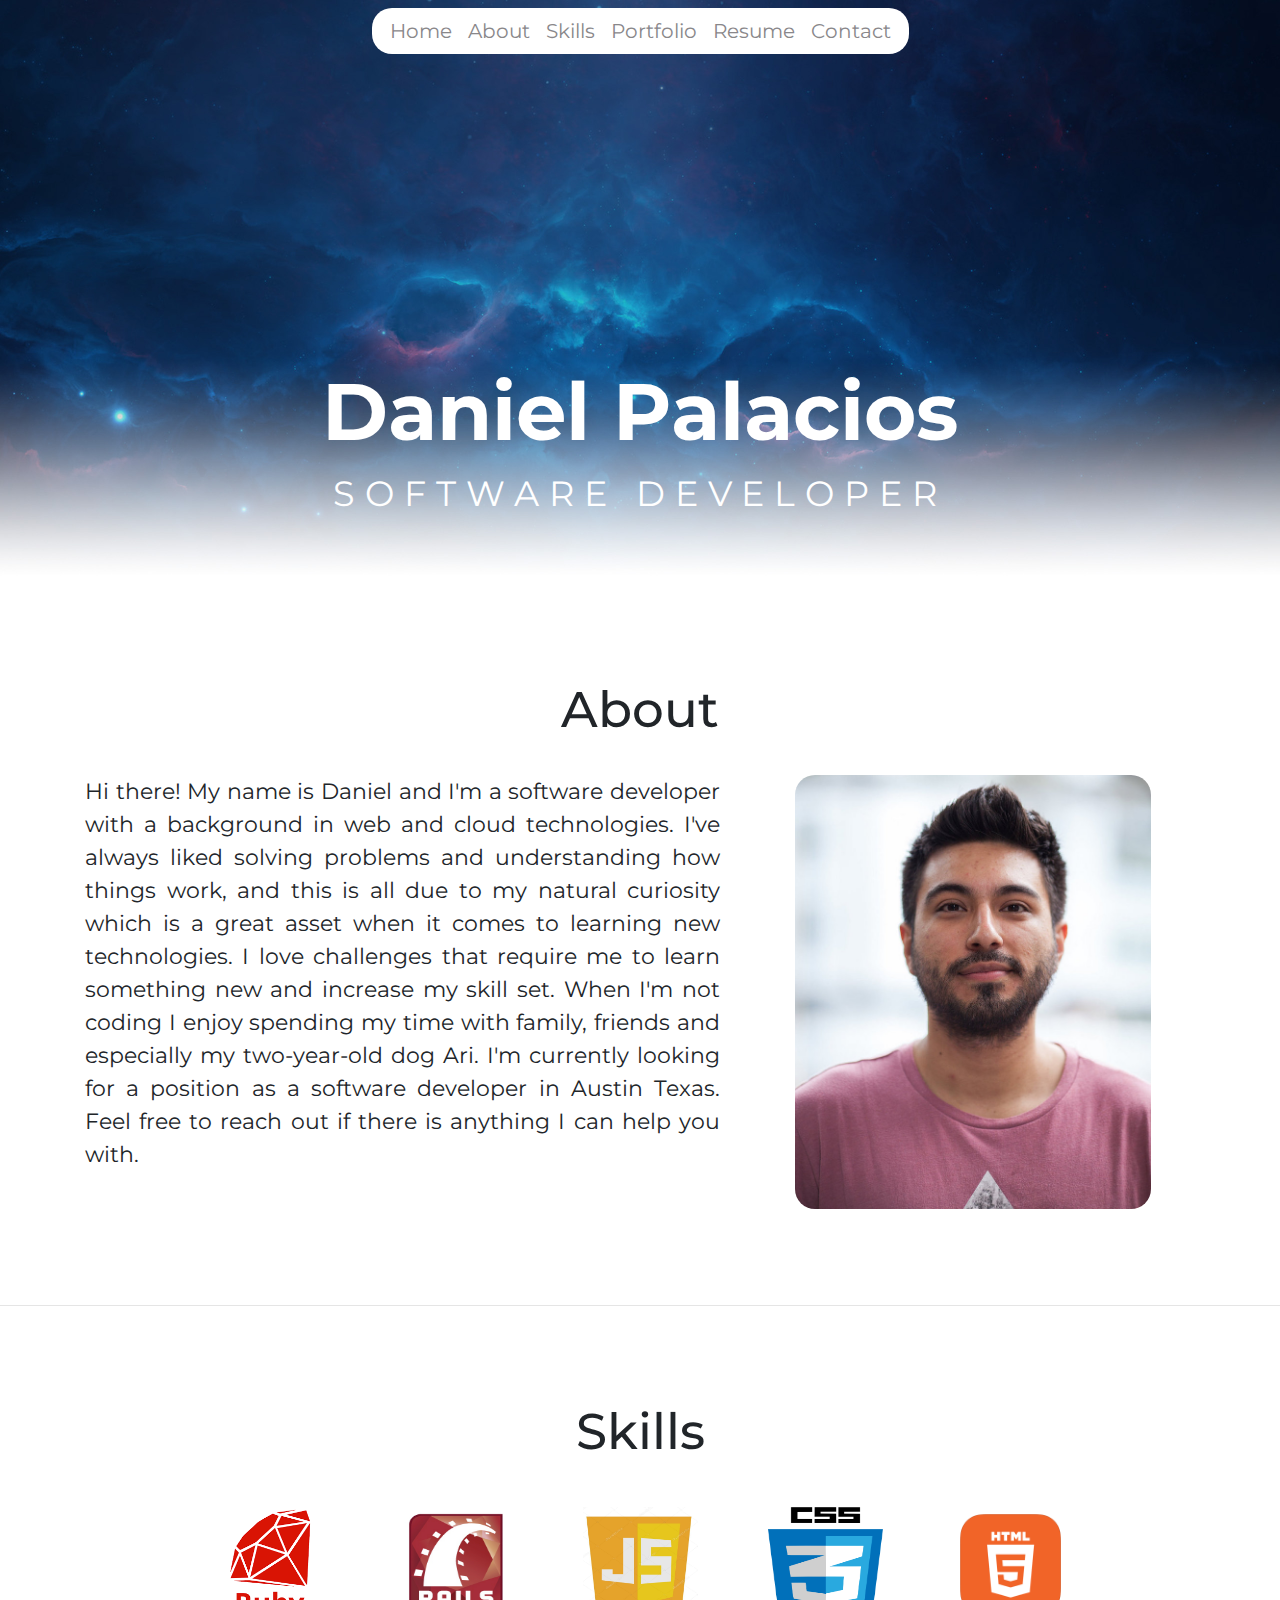
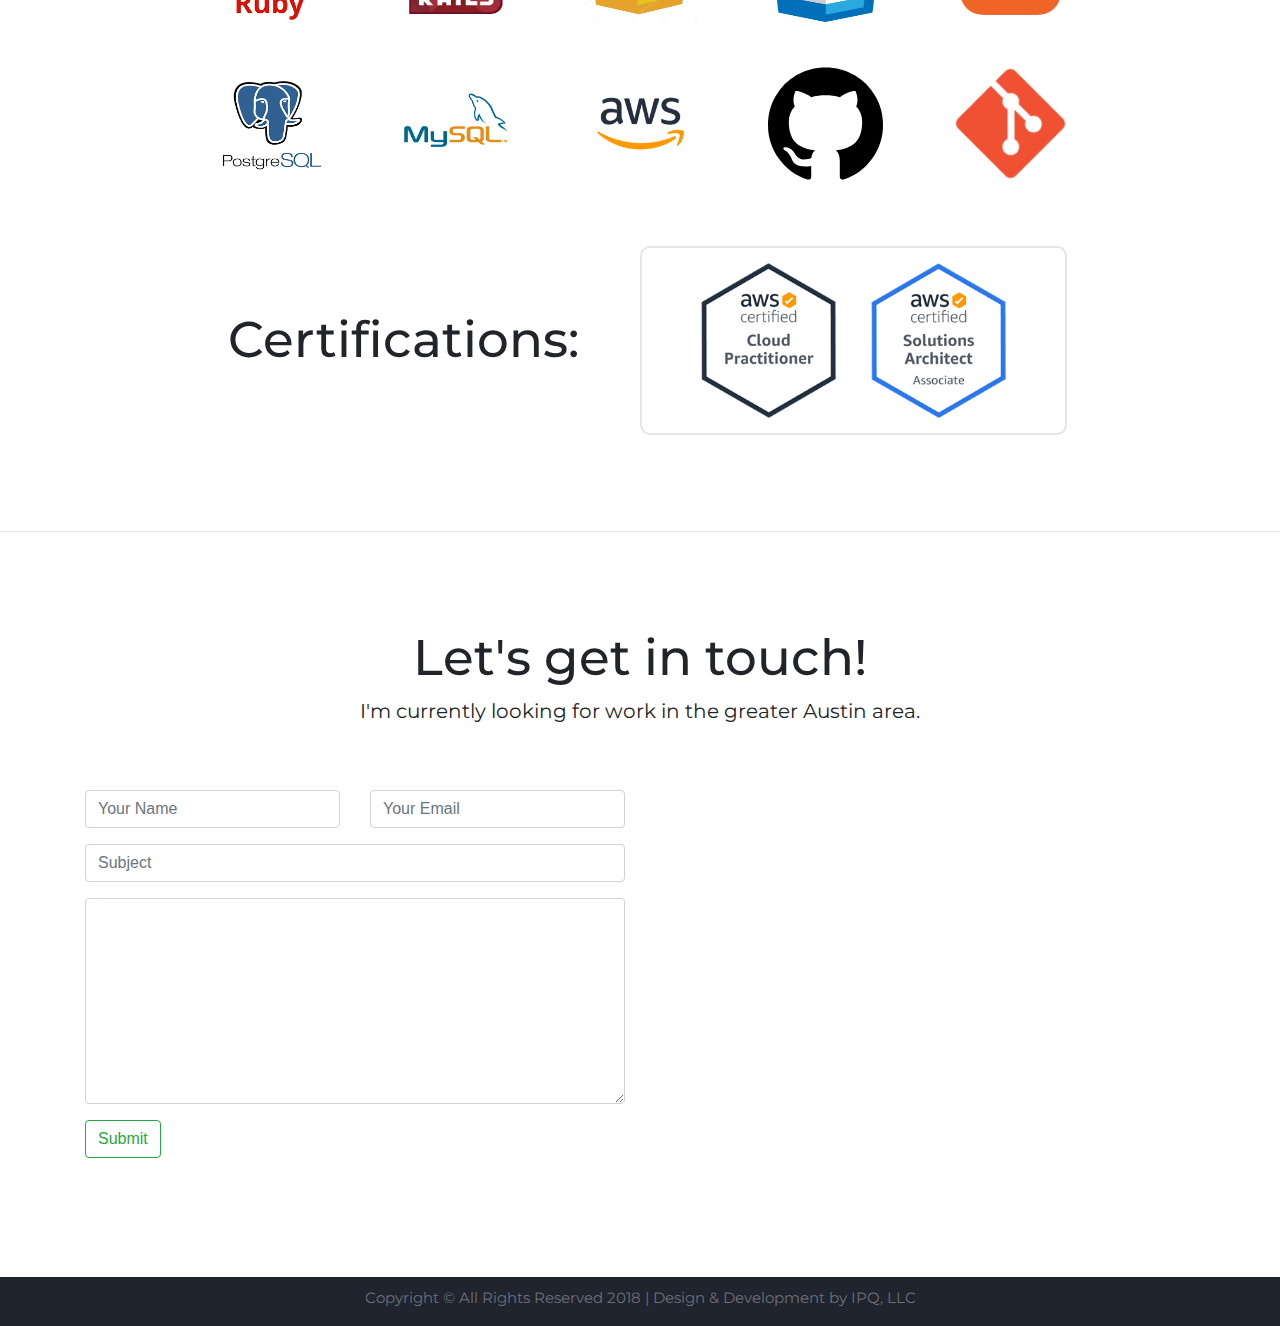
==== index.html @ df863471 "added mobile friendly funtionality" ====
<!DOCTYPE html>
<html lang="en" dir="ltr">
   <head>
      <meta charset="utf-8">
      <meta name="viewport" content="width=device-width, initial-scale=1, shrink-to-fit=no">
      <link rel="stylesheet" href="https://maxcdn.bootstrapcdn.com/bootstrap/4.2.1/css/bootstrap.min.css">
      <link rel="stylesheet" href="css/style.css">
      <link href="https://fonts.googleapis.com/css?family=Montserrat:400,700" rel="stylesheet">
      <link rel="stylesheet" href="https://cdnjs.cloudflare.com/ajax/libs/font-awesome/4.7.0/css/font-awesome.min.css">
      <script src="https://ajax.googleapis.com/ajax/libs/jquery/3.3.1/jquery.min.js"></script>
      <script src="https://cdnjs.cloudflare.com/ajax/libs/popper.js/1.14.6/umd/popper.min.js"></script>
      <script src="https://maxcdn.bootstrapcdn.com/bootstrap/4.2.1/js/bootstrap.min.js"></script>
      <title>Index</title>
   </head>
   <body data-spy="scroll" data-target=".navbar" data-offset="50">

      <div id="header" class="container-fluid">

         <nav class="navbar navbar-expand-lg">

            <button class="navbar-toggler" type="button" data-toggle="collapse" data-target="#collapsibleNavbar">
               <span class="navbar-toggler-icon"></span>
            </button>

            <div class="collapse navbar-collapse" id="collapsibleNavbar">
               <ul class="navbar-nav">
                  <li class="nav-item">
                     <a class="nav-link" href="#header">Home</a>
                  </li>
                  <li class="nav-item">
                     <a class="nav-link" href="#about">About</a>
                  </li>
                  <li class="nav-item">
                     <a class="nav-link" href="#skills">Skills</a>
                  </li>
                  <li class="nav-item">
                     <a class="nav-link" href="https://ipqtech.com" target="_blank">Portfolio</a>
                  </li>
                  <li class="nav-item">
                     <a class="nav-link" href="./resume/technical-resume-2019.pdf" target="_blank">Resume</a>
                  </li>
                  <li class="nav-item">
                     <a class="nav-link" href="#contact">Contact</a>
                  </li>
               </ul>
            </div>
         </nav>

         <div id="header_text" class="container text-center">
            <h1>Daniel Palacios</h1>
            <p>SOFTWARE DEVELOPER</p>
         </div>

      </div>

      <div id="about" class="container-fluid">
         <div class="container text-center">
            <h1>About</h1>
         </div>
         <div class="container">
            <div class="row">
               <div class="col-12 col-md-7">
                  <p>
                     Hi there! My name is Daniel and I'm a software developer with a background in web and cloud technologies. I've always liked solving problems and understanding how things work, and this is all due to my natural curiosity which is a great asset when it comes to learning new technologies. I love challenges that require me to learn something new and increase my skill set. When I'm not coding I enjoy spending my time with family, friends and especially my two-year-old dog Ari. I'm currently looking for a position as a software developer in Austin Texas. Feel free to reach out if there is anything I can help you with.
                  </p>
               </div>
               <div class="col-12 col-md-5 text-center">
                  <img src="images/about1.jpg" alt="">
               </div>
            </div>
         </div>
      </div>

      <hr>

      <div id="skills" class="container-fluid">

         <div class="container">
            <div class="page-header text-center">
               <h1>Skills</h1>
            </div>
            <div id="technologies" class="container text-center">
               <div class="row">
                  <div class="col-md-1"></div>
                  <div class="col-6 col-md-2">
                     <img src="images/ruby.png" alt="">
                  </div>
                  <div class="col-6 col-md-2">
                     <img src="images/rails.png" alt="">
                  </div>
                  <div class="col-6 col-md-2">
                     <img src="images/javascript.jpg" alt="">
                  </div>
                  <div class="col-6 col-md-2">
                     <img src="images/css.png" alt="">
                  </div>
                  <div id="html_img" class="col-6 col-md-2">
                     <img src="images/html.png" alt="">
                  </div>
                  <div class="col-md-1"></div>
               </div>
               <br>
               <div class="row">
                  <div class="col-md-1"></div>
                  <div class="col-6 col-md-2">
                     <img src="images/postgresql.png" alt="">
                  </div>
                  <div class="col-6 col-md-2">
                     <img src="images/mysql.jpg" alt="">
                  </div>
                  <div class="col-6 col-md-2">
                     <img src="images/aws.png" alt="">
                  </div>
                  <div class="col-6 col-md-2">
                     <img src="images/github.svg" alt="">
                  </div>
                  <div class="col-6 col-md-2">
                     <img src="images/git.png" alt="">
                  </div>
                  <div id="html_img_mobile" class="col-6 col-md-2">
                     <img src="images/html.png" alt="">
                  </div>
                  <div class="col-md-1"></div>
               </div>
            </div>
         </div>
         <div class="row">
            <div class="col-md-2"></div>
            <div id="certifications" class="col-12 col-md-4">
               <h1>Certifications:</h1>
            </div>
            <div id="certification_img" class="col-12 col-md-4 text-center">
               <a href="https://www.certmetrics.com/amazon/public/badge.aspx?i=9&t=c&d=2018-11-03&ci=AWS00604663" target="_blank"><img src="images/cloud_practitioner.png" alt=""></a>
               <a href="https://www.certmetrics.com/amazon/public/badge.aspx?i=1&t=c&d=2018-12-31&ci=AWS00604663" target="_blank"><img src="images/solutions_architect_associate.png" alt=""></a>
            </div>
            <div class="col-md-2"></div>
         </div>

      </div>

      <hr>

      <div id="contact" class="container-fluid">
         <div class="container text-center">
            <h1>Let's get in touch!</h1>
            <p>I'm currently looking for work in the greater Austin area.</p>
         </div>
         <br><br>
         <div class="container">
            <div class="row">
               <div id="contact_form" class="col-12 col-md-6">
                  <form class="" action="index.html" method="">

                     <div class="row">
                        <div class="col-12 col-md-6">
                           <div class="form-group">
                              <input type="text" name="name" class="form-control" placeholder="Your Name">
                           </div>
                        </div>
                        <div class="col-12 col-md-6">
                           <div class="form-group">
                              <input type="text" name="name" class="form-control" placeholder="Your Email">
                           </div>
                        </div>
                     </div>
                     <div class="row">
                        <div class="col-12 col-md-12">
                           <div class="form-group">
                              <input type="text" name="name" class="form-control" placeholder="Subject">
                           </div>
                        </div>
                     </div>
                     <div class="row">
                        <div class="col-12 col-md-12">
                           <div class="form-group">
                              <textarea class="form-control" rows="8" cols="80"></textarea>
                           </div>
                           <a href="#" class="btn btn-outline-success">Submit</a>
                        </div>
                     </div>

                  </form>
               </div>
               <div class="col-12 col-md-6">
                  <iframe width="100%" height="400" frameborder="0" style="border:0" src="https://www.google.com/maps/embed/v1/place?q=place_id:ChIJLwPMoJm1RIYRetVp1EtGm10&key=AIzaSyBAmekZto3aA7m0lJpQaN3sut4_yF2UMq8" allowfullscreen></iframe>
               </div>
            </div>
         </div>
      </div>

      <footer class="container-fluid text-center">
         <div class="container">
            <div class="row">
               <div class="col-md-1"></div>
               <div class="col-12 col-md-10">
                  <p>Copyright &copy; All Rights Reserved 2018 | Design & Development by IPQ, LLC</p>
               </div>
               <div class="col-md-1"></div>
            </div>
         </div>
      </footer>

   </body>
</html>
---- css/style.css ----
/*------------------------------------------
   Header Section
--------------------------------------------*/
#header{
   background-image: url("../images/header1.jpg");
   background-size: cover;
   background-position: center;
   height:600px;
}
#header .navbar{
   z-index: 10;
}
#header nav ul{
   background-color: white;
   border-radius: 20px;
   padding-left: 10px;
   padding-right: 10px;
   margin-left:auto;
   margin-right:auto;
}
#header a{
   font-family: 'Montserrat', sans-serif;
   color:#89878a;
   font-size: 20px;
}
#header_text{
   color:white;
   position: absolute;
   top: 50%;
   left: 50%;
   transform: translate(-50%, -50%);
}
#header_text h1{
   font-family: 'Montserrat', sans-serif;
   font-weight: 700;
   font-size: 80px;
}
#header_text p{
   font-family: 'Montserrat', sans-serif;
   font-size: 35px;
   letter-spacing: 10px;
}

@media screen and (max-width: 415px){
   #header button{
      background-color: white;
      margin-left:auto;
      margin-right:auto;
   }
   #header button span{
      background-color: #3d90c6;
      border-radius: 50%;
   }
   #header_text{
      top: 40%;
   }
   #header_text h1{
      font-size: 40px;
   }
   #header_text p{
      font-size: 20px;
   }
}

/*------------------------------------------
   About Section
--------------------------------------------*/
#about{
   font-family: 'Montserrat', sans-serif;
   padding-top: 80px;
   padding-bottom: 80px;
}
#about img{
   border-radius: 20px;
   width:80%;
}
#about h1{
   margin-bottom: 35px;
   font-size: 50px;
}
#about p{
   text-align: justify;
   font-size: 22px;
}

@media screen and (max-width: 415px){
   #about p{
      font-size: 18px;
   }
}

/*-------------------------------
   Skills Section
---------------------------------*/
#skills{
   padding-top: 80px;
   padding-bottom: 80px;
}
#skills .page-header{
   margin-bottom: 40px;
}
#skills .container{
   margin-bottom: 60px;
}
#skills #certifications{
   margin-top: 5%;
}
#technologies .row{
   margin-bottom: 10px;
}
#skills h1{
   font-family: 'Montserrat', sans-serif;
   font-size: 50px;
}
#skills img{
   width: 125px;
   height: 125px;
   padding:5px;
}
#certification_img{
   border:2px solid #0000001a;
   border-radius: 10px;
   padding: 10px 0px 10px 0px;
}
#certification_img img{
   width: 165px;
   height: 165px;
}
#html_img_mobile{
   display: none;
}
@media screen and (max-width: 415px){
   #certification_img{
      border:none;
   }
   #html_img_mobile{
      display: inline-block;
   }
   #html_img{
      display: none;
   }
}

/*------------------------------------------
   Contact Section
--------------------------------------------*/
#contact{
   padding-top: 80px;
   padding-bottom: 80px;
}
#contact h1{
   font-family: 'Montserrat', sans-serif;
   font-size: 50px;
}
#contact p{
   font-family: 'Montserrat', sans-serif;
   font-size: 20px;
}
#contact nav{
   font-family: 'Montserrat', sans-serif;
}
#contact a.fa{
   padding: 20px;
   font-size: 100px;
   width: 100%;
   text-align: center;
   text-decoration: none;
   margin: 5px 2px;
   border-radius: 5%;
}
.fa:hover {
   opacity: 0.7;
}
.fa-github {
   background: black;
   color: white;
}
.fa-linkedin {
   background: #007bb5;
   color: white;
}
.fa-envelope {
   background: #55ACEE;
   color: white;
}
.fa-file-pdf-o{
   background: #dd4b39;
   color: white;
}
@media screen and (max-width: 415px){
   #contact_form{
      margin-bottom: 20px;
   }
   #contact{
      padding-bottom: 60px;
   }
}

/*------------------------------------------
   Footer Section
--------------------------------------------*/
footer{
   background-color: #20242f;
   padding-top: 10px;
}
footer p{
   font-family: 'Montserrat', sans-serif;
   color:#6d6f78;
   font-size: 15px;
}
@media screen and (max-width: 415px){}
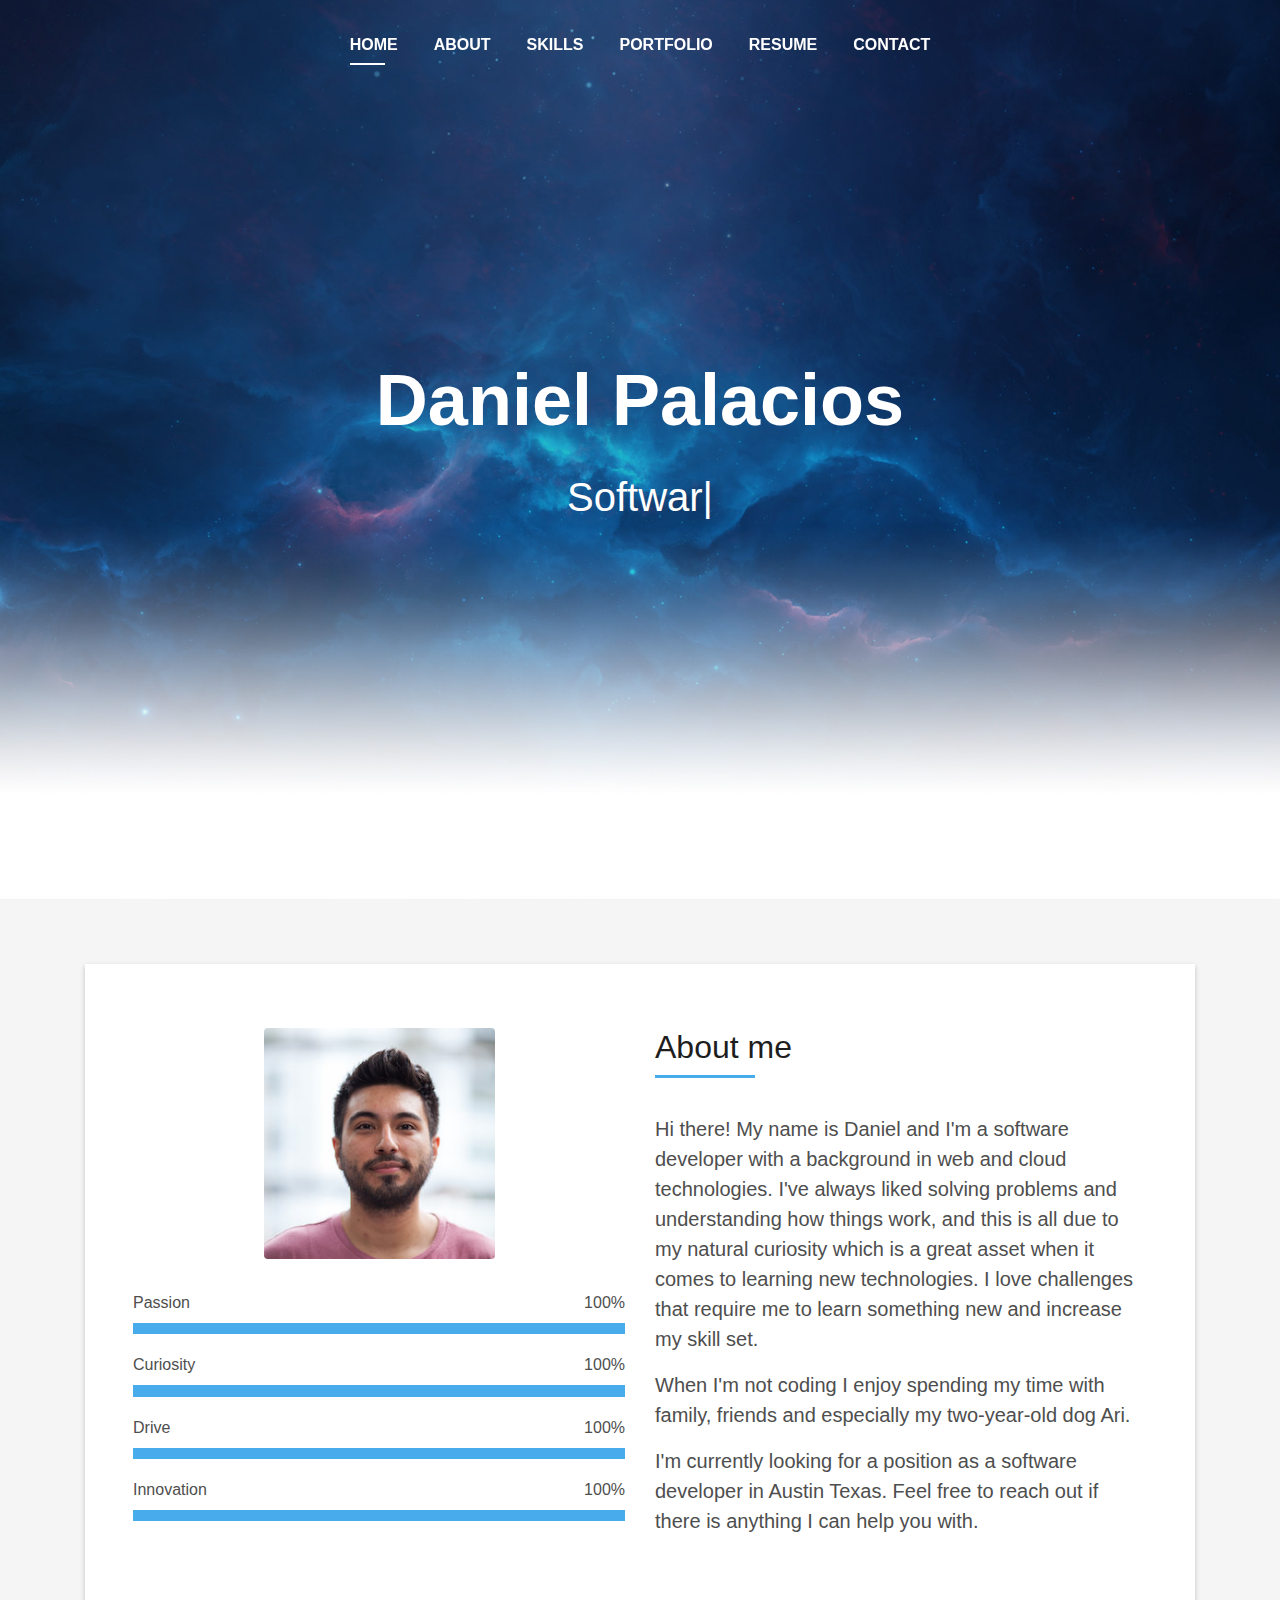
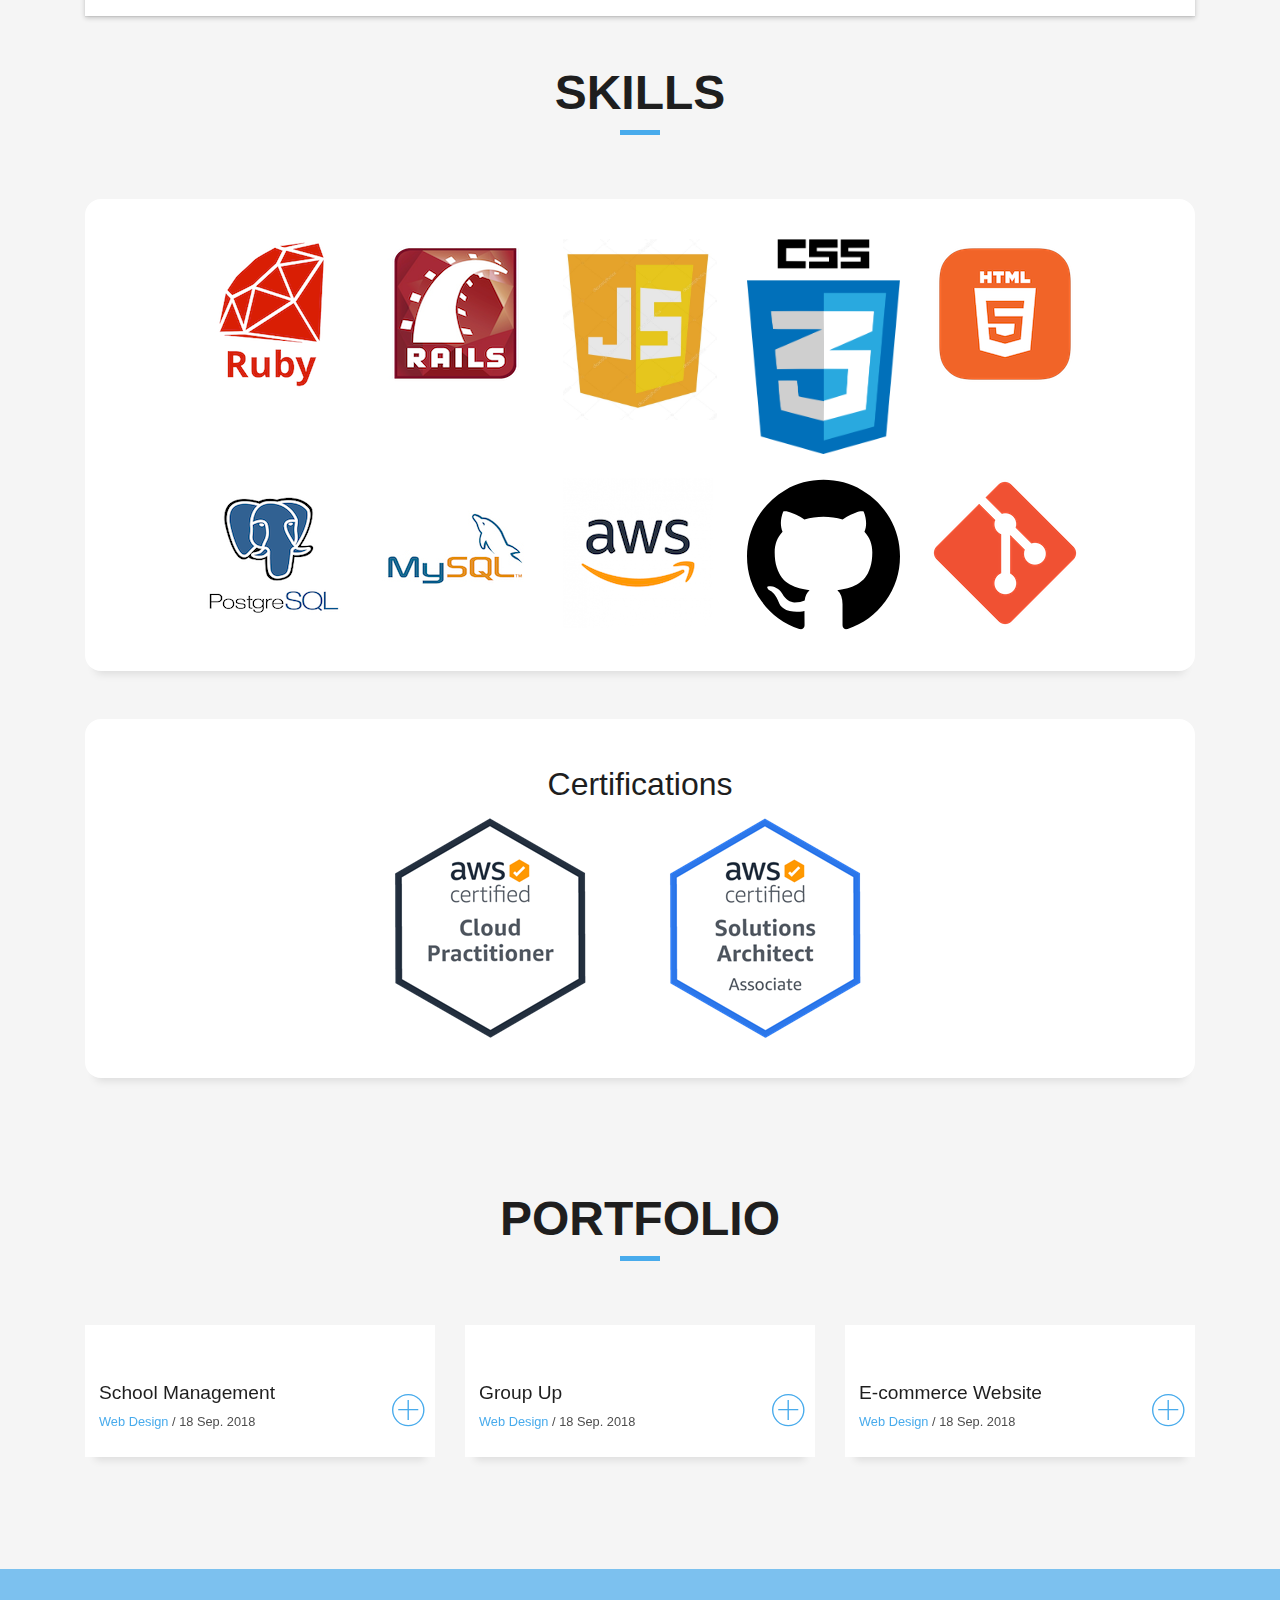
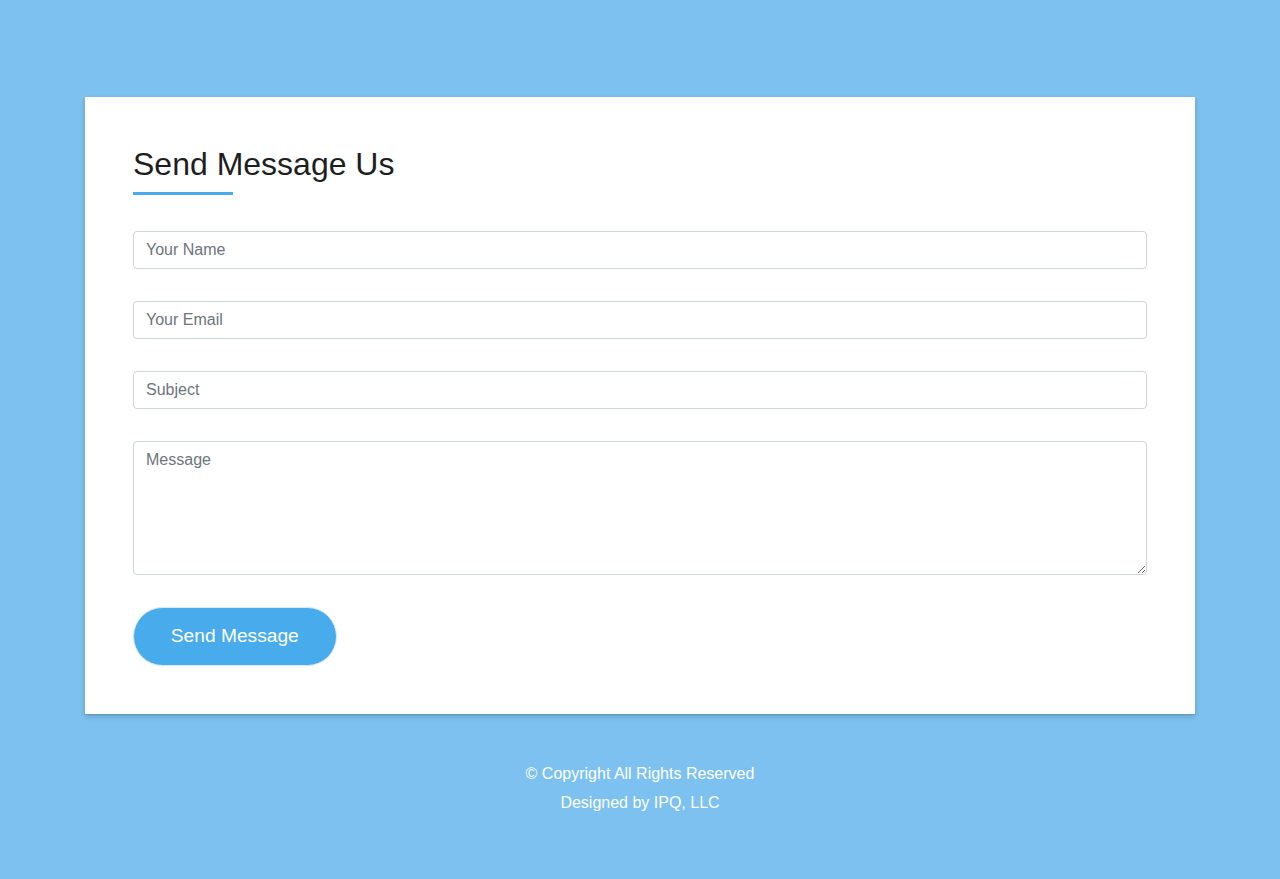
==== commit 82bea147: "new theme" ====
--- a/index.html
+++ b/index.html
@@ -1,204 +1,418 @@
-<!DOCTYPE html>
-<html lang="en" dir="ltr">
-   <head>
-      <meta charset="utf-8">
-      <meta name="viewport" content="width=device-width, initial-scale=1, shrink-to-fit=no">
-      <link rel="stylesheet" href="https://maxcdn.bootstrapcdn.com/bootstrap/4.2.1/css/bootstrap.min.css">
-      <link rel="stylesheet" href="css/style.css">
-      <link href="https://fonts.googleapis.com/css?family=Montserrat:400,700" rel="stylesheet">
-      <link rel="stylesheet" href="https://cdnjs.cloudflare.com/ajax/libs/font-awesome/4.7.0/css/font-awesome.min.css">
-      <script src="https://ajax.googleapis.com/ajax/libs/jquery/3.3.1/jquery.min.js"></script>
-      <script src="https://cdnjs.cloudflare.com/ajax/libs/popper.js/1.14.6/umd/popper.min.js"></script>
-      <script src="https://maxcdn.bootstrapcdn.com/bootstrap/4.2.1/js/bootstrap.min.js"></script>
-      <title>Index</title>
-   </head>
-   <body data-spy="scroll" data-target=".navbar" data-offset="50">
-
-      <div id="header" class="container-fluid">
-
-         <nav class="navbar navbar-expand-lg">
-
-            <button class="navbar-toggler" type="button" data-toggle="collapse" data-target="#collapsibleNavbar">
-               <span class="navbar-toggler-icon"></span>
-            </button>
-
-            <div class="collapse navbar-collapse" id="collapsibleNavbar">
-               <ul class="navbar-nav">
-                  <li class="nav-item">
-                     <a class="nav-link" href="#header">Home</a>
-                  </li>
-                  <li class="nav-item">
-                     <a class="nav-link" href="#about">About</a>
-                  </li>
-                  <li class="nav-item">
-                     <a class="nav-link" href="#skills">Skills</a>
-                  </li>
-                  <li class="nav-item">
-                     <a class="nav-link" href="https://ipqtech.com" target="_blank">Portfolio</a>
-                  </li>
-                  <li class="nav-item">
-                     <a class="nav-link" href="./resume/technical-resume-2019.pdf" target="_blank">Resume</a>
-                  </li>
-                  <li class="nav-item">
-                     <a class="nav-link" href="#contact">Contact</a>
-                  </li>
-               </ul>
-            </div>
-         </nav>
-
-         <div id="header_text" class="container text-center">
-            <h1>Daniel Palacios</h1>
-            <p>SOFTWARE DEVELOPER</p>
-         </div>
-
-      </div>
-
-      <div id="about" class="container-fluid">
-         <div class="container text-center">
-            <h1>About</h1>
-         </div>
-         <div class="container">
-            <div class="row">
-               <div class="col-12 col-md-7">
-                  <p>
-                     Hi there! My name is Daniel and I'm a software developer with a background in web and cloud technologies. I've always liked solving problems and understanding how things work, and this is all due to my natural curiosity which is a great asset when it comes to learning new technologies. I love challenges that require me to learn something new and increase my skill set. When I'm not coding I enjoy spending my time with family, friends and especially my two-year-old dog Ari. I'm currently looking for a position as a software developer in Austin Texas. Feel free to reach out if there is anything I can help you with.
-                  </p>
-               </div>
-               <div class="col-12 col-md-5 text-center">
-                  <img src="images/about1.jpg" alt="">
-               </div>
-            </div>
-         </div>
-      </div>
-
-      <hr>
-
-      <div id="skills" class="container-fluid">
-
-         <div class="container">
-            <div class="page-header text-center">
-               <h1>Skills</h1>
-            </div>
-            <div id="technologies" class="container text-center">
-               <div class="row">
-                  <div class="col-md-1"></div>
-                  <div class="col-6 col-md-2">
-                     <img src="images/ruby.png" alt="">
-                  </div>
-                  <div class="col-6 col-md-2">
-                     <img src="images/rails.png" alt="">
-                  </div>
-                  <div class="col-6 col-md-2">
-                     <img src="images/javascript.jpg" alt="">
-                  </div>
-                  <div class="col-6 col-md-2">
-                     <img src="images/css.png" alt="">
-                  </div>
-                  <div id="html_img" class="col-6 col-md-2">
-                     <img src="images/html.png" alt="">
-                  </div>
-                  <div class="col-md-1"></div>
-               </div>
-               <br>
-               <div class="row">
-                  <div class="col-md-1"></div>
-                  <div class="col-6 col-md-2">
-                     <img src="images/postgresql.png" alt="">
-                  </div>
-                  <div class="col-6 col-md-2">
-                     <img src="images/mysql.jpg" alt="">
-                  </div>
-                  <div class="col-6 col-md-2">
-                     <img src="images/aws.png" alt="">
-                  </div>
-                  <div class="col-6 col-md-2">
-                     <img src="images/github.svg" alt="">
-                  </div>
-                  <div class="col-6 col-md-2">
-                     <img src="images/git.png" alt="">
-                  </div>
-                  <div id="html_img_mobile" class="col-6 col-md-2">
-                     <img src="images/html.png" alt="">
-                  </div>
-                  <div class="col-md-1"></div>
-               </div>
-            </div>
-         </div>
-         <div class="row">
-            <div class="col-md-2"></div>
-            <div id="certifications" class="col-12 col-md-4">
-               <h1>Certifications:</h1>
-            </div>
-            <div id="certification_img" class="col-12 col-md-4 text-center">
-               <a href="https://www.certmetrics.com/amazon/public/badge.aspx?i=9&t=c&d=2018-11-03&ci=AWS00604663" target="_blank"><img src="images/cloud_practitioner.png" alt=""></a>
-               <a href="https://www.certmetrics.com/amazon/public/badge.aspx?i=1&t=c&d=2018-12-31&ci=AWS00604663" target="_blank"><img src="images/solutions_architect_associate.png" alt=""></a>
-            </div>
-            <div class="col-md-2"></div>
-         </div>
-
-      </div>
-
-      <hr>
-
-      <div id="contact" class="container-fluid">
-         <div class="container text-center">
-            <h1>Let's get in touch!</h1>
-            <p>I'm currently looking for work in the greater Austin area.</p>
-         </div>
-         <br><br>
-         <div class="container">
-            <div class="row">
-               <div id="contact_form" class="col-12 col-md-6">
-                  <form class="" action="index.html" method="">
-
-                     <div class="row">
-                        <div class="col-12 col-md-6">
-                           <div class="form-group">
-                              <input type="text" name="name" class="form-control" placeholder="Your Name">
-                           </div>
-                        </div>
-                        <div class="col-12 col-md-6">
-                           <div class="form-group">
-                              <input type="text" name="name" class="form-control" placeholder="Your Email">
-                           </div>
-                        </div>
-                     </div>
-                     <div class="row">
-                        <div class="col-12 col-md-12">
-                           <div class="form-group">
-                              <input type="text" name="name" class="form-control" placeholder="Subject">
-                           </div>
-                        </div>
-                     </div>
-                     <div class="row">
-                        <div class="col-12 col-md-12">
-                           <div class="form-group">
-                              <textarea class="form-control" rows="8" cols="80"></textarea>
-                           </div>
-                           <a href="#" class="btn btn-outline-success">Submit</a>
-                        </div>
-                     </div>
-
-                  </form>
-               </div>
-               <div class="col-12 col-md-6">
-                  <iframe width="100%" height="400" frameborder="0" style="border:0" src="https://www.google.com/maps/embed/v1/place?q=place_id:ChIJLwPMoJm1RIYRetVp1EtGm10&key=AIzaSyBAmekZto3aA7m0lJpQaN3sut4_yF2UMq8" allowfullscreen></iframe>
-               </div>
-            </div>
-         </div>
-      </div>
-
-      <footer class="container-fluid text-center">
-         <div class="container">
-            <div class="row">
-               <div class="col-md-1"></div>
-               <div class="col-12 col-md-10">
-                  <p>Copyright &copy; All Rights Reserved 2018 | Design & Development by IPQ, LLC</p>
-               </div>
-               <div class="col-md-1"></div>
-            </div>
-         </div>
-      </footer>
-
-   </body>
-</html>
+<!DOCTYPE html>
+<html lang="en">
+   <head>
+      <meta charset="utf-8">
+      <title>Daniel Palacios</title>
+      <meta content="width=device-width, initial-scale=1.0" name="viewport">
+      <meta content="" name="keywords">
+      <meta content="" name="description">
+
+      <!-- Favicons -->
+      <link href="img/" rel="icon">
+      <link href="img/" rel="apple-touch-icon">
+
+      <!-- Bootstrap CSS File -->
+      <link href="lib/bootstrap/css/bootstrap.min.css" rel="stylesheet">
+
+      <!-- Libraries CSS Files -->
+      <link href="lib/font-awesome/css/font-awesome.min.css" rel="stylesheet">
+      <link href="lib/animate/animate.min.css" rel="stylesheet">
+      <link href="lib/ionicons/css/ionicons.min.css" rel="stylesheet">
+      <link href="lib/owlcarousel/assets/owl.carousel.min.css" rel="stylesheet">
+      <link href="lib/lightbox/css/lightbox.min.css" rel="stylesheet">
+
+      <!-- Main Stylesheet File -->
+      <link href="css/style-sky-blue.css" rel="stylesheet">
+   </head>
+
+   <body id="page-top">
+
+      <!--/ Nav Star /-->
+      <nav class="navbar navbar-b navbar-trans navbar-expand-md fixed-top" id="mainNav">
+       <div class="container">
+         <!-- <a class="navbar-brand js-scroll" href="#page-top">Daniel Palacios</a> -->
+         <button class="navbar-toggler collapsed" type="button" data-toggle="collapse" data-target="#navbarDefault"
+           aria-controls="navbarDefault" aria-expanded="false" aria-label="Toggle navigation">
+           <span></span>
+           <span></span>
+           <span></span>
+         </button>
+         <div class="navbar-collapse collapse justify-content-center" id="navbarDefault">
+           <ul class="navbar-nav">
+             <li class="nav-item">
+               <a class="nav-link js-scroll active" href="#home">Home</a>
+             </li>
+             <li class="nav-item">
+               <a class="nav-link js-scroll" href="#about">About</a>
+             </li>
+             <li class="nav-item">
+               <a class="nav-link js-scroll" href="#service">Skills</a>
+             </li>
+             <li class="nav-item">
+               <a class="nav-link js-scroll" href="#work">Portfolio</a>
+             </li>
+             <li class="nav-item">
+               <a class="nav-link js-scroll" href="#blog">Resume</a>
+             </li>
+             <li class="nav-item">
+               <a class="nav-link js-scroll" href="#contact">Contact</a>
+             </li>
+           </ul>
+         </div>
+       </div>
+      </nav>
+      <!--/ Nav End /-->
+
+      <!--/ Intro Skew Star /-->
+      <div id="home" class="intro route bg-image" style="background-image: url(img/header1.jpg)">
+      <div class="overlay-itro"></div>
+      <div class="intro-content display-table">
+      <div class="table-cell">
+        <div class="container">
+          <!-- <p class="display-6 color-d">Hello, world!</p> -->
+          <h1 class="intro-title mb-4">Daniel Palacios</h1>
+          <p class="intro-subtitle"><span class="text-slider-items">Software Developer,Web Designer,Frontend Developer,Graphic Designer</span><strong class="text-slider"></strong></p>
+          <!-- <p class="pt-3"><a class="btn btn-primary btn js-scroll px-4" href="#about" role="button">Learn More</a></p> -->
+        </div>
+      </div>
+      </div>
+      </div>
+      <!--/ Intro Skew End /-->
+
+      <section id="about" class="about-mf sect-pt4 route">
+      <div class="container">
+      <div class="row">
+        <div class="col-sm-12">
+          <div class="box-shadow-full">
+            <div class="row">
+              <div class="col-md-6">
+                <div class="row">
+                  <div class="col-sm-3 col-md-3"></div>
+                  <div class="col-sm-6 col-md-6">
+                    <div class="about-img">
+                      <img src="img/about1.jpg" class="img-fluid rounded b-shadow-a" alt="">
+                    </div>
+                  </div>
+                  <div class="col-sm-3 col-md-3"></div>
+                </div>
+                <div class="skill-mf">
+                  <span>Passion</span> <span class="pull-right">100%</span>
+                  <div class="progress">
+                    <div class="progress-bar" role="progressbar" style="width: 100%;" aria-valuenow="85" aria-valuemin="0"
+                      aria-valuemax="100"></div>
+                  </div>
+                  <span>Curiosity</span> <span class="pull-right">100%</span>
+                  <div class="progress">
+                    <div class="progress-bar" role="progressbar" style="width: 100%" aria-valuenow="75" aria-valuemin="0"
+                      aria-valuemax="100"></div>
+                  </div>
+                  <span>Drive</span> <span class="pull-right">100%</span>
+                  <div class="progress">
+                    <div class="progress-bar" role="progressbar" style="width: 100%" aria-valuenow="50" aria-valuemin="0"
+                      aria-valuemax="100"></div>
+                  </div>
+                  <span>Innovation</span> <span class="pull-right">100%</span>
+                  <div class="progress">
+                    <div class="progress-bar" role="progressbar" style="width: 100%" aria-valuenow="90" aria-valuemin="0"
+                      aria-valuemax="100"></div>
+                  </div>
+                </div>
+              </div>
+              <div class="col-md-6">
+                <div class="about-me pt-4 pt-md-0">
+                  <div class="title-box-2">
+                    <h5 class="title-left">
+                      About me
+                    </h5>
+                  </div>
+                  <p class="lead">
+                    Hi there! My name is Daniel and I'm a software developer with a background in web and cloud technologies. I've always liked solving problems and understanding how things work, and this is all due to my natural curiosity which is a great asset when it comes to learning new technologies. I love challenges that require me to learn something new and increase my skill set.
+                  </p>
+                  <p class="lead">
+                   When I'm not coding I enjoy spending my time with family, friends and especially my two-year-old dog Ari.
+                  </p>
+                  <p class="lead">
+                   I'm currently looking for a position as a software developer in Austin Texas. Feel free to reach out if there is anything I can help you with.
+                  </p>
+                </div>
+              </div>
+            </div>
+          </div>
+        </div>
+      </div>
+      </div>
+      </section>
+
+      <!--/ Section Services Star /-->
+      <section id="service" class="services-mf route">
+
+      <div class="container">
+         <div class="row">
+           <div class="col-sm-12">
+             <div class="title-box text-center">
+               <h3 class="title-a">
+                 Skills
+               </h3>
+               <div class="line-mf"></div>
+             </div>
+           </div>
+         </div>
+         <div class="row">
+            <div class="col-md-12">
+               <div class="service-box">
+                  <div class="service-content">
+                     <div class="row">
+                        <div class="col-md-1"></div>
+                        <div class="col-6 col-md-2">
+                           <img src="img/ruby.png" alt="" class="img-fluid">
+                        </div>
+                        <div class="col-6 col-md-2">
+                           <img src="img/rails.png" alt="" class="img-fluid">
+                        </div>
+                        <div class="col-6 col-md-2">
+                           <img src="img/javascript.jpg" alt="" class="img-fluid">
+                        </div>
+                        <div class="col-6 col-md-2">
+                           <img src="img/css.png" alt="" class="img-fluid">
+                        </div>
+                        <div id="html_img" class="col-6 col-md-2">
+                           <img src="img/html.png" alt="" class="img-fluid">
+                        </div>
+                        <div class="col-md-1"></div>
+                     </div>
+                     <br>
+                     <div class="row">
+                        <div class="col-md-1"></div>
+                        <div class="col-6 col-md-2">
+                           <img src="img/postgresql.png" alt="" class="img-fluid">
+                        </div>
+                        <div class="col-6 col-md-2">
+                           <img src="img/mysql.jpg" alt="" class="img-fluid">
+                        </div>
+                        <div class="col-6 col-md-2">
+                           <img src="img/aws.png" alt="" class="img-fluid">
+                        </div>
+                        <div class="col-6 col-md-2">
+                           <img src="img/github.svg" alt="" class="img-fluid">
+                        </div>
+                        <div class="col-6 col-md-2">
+                           <img src="img/git.png" alt="" class="img-fluid">
+                        </div>
+                        <div class="col-md-1"></div>
+                     </div>
+                  </div>
+               </div>
+            </div>
+            <div class="col-md-12">
+               <div class="service-box">
+                  <div class="service-content">
+                     <h2 class="s-title">Certifications</h2>
+                     <div class="row">
+                        <div class="col-md-3"></div>
+                        <div id="certification_img" class="col-12 col-md-3">
+                           <a href="https://www.certmetrics.com/amazon/public/badge.aspx?i=9&t=c&d=2018-11-03&ci=AWS00604663" target="_blank"><img src="img/cloud_practitioner.png" alt=""></a>
+                        </div>
+                        <div id="certification_img" class="col-12 col-md-3">
+                           <a href="https://www.certmetrics.com/amazon/public/badge.aspx?i=1&t=c&d=2018-12-31&ci=AWS00604663" target="_blank"><img src="img/solutions_architect_associate.png" alt=""></a>
+                        </div>
+                        <div class="col-md-3"></div>
+                     </div>
+                  </div>
+               </div>
+            </div>
+         </div>
+      </div>
+
+      </section>
+      <!--/ Section Services End /-->
+
+      <!--/ Section Portfolio Star /-->
+      <section id="work" class="portfolio-mf sect-pt4 route">
+
+      <div class="container">
+         <div class="row">
+            <div class="col-sm-12">
+               <div class="title-box text-center">
+               <h3 class="title-a">
+                  Portfolio
+               </h3>
+               <div class="line-mf"></div>
+               </div>
+            </div>
+         </div>
+         <div class="row">
+            <div class="col-md-4">
+               <div class="work-box">
+                  <a href="img/work-1.jpg" data-lightbox="gallery-mf">
+                     <div class="work-img">
+                        <img src="img/work-1.jpg" alt="" class="img-fluid">
+                     </div>
+                     <div class="work-content">
+                        <div class="row">
+                           <div class="col-sm-8">
+                              <h2 class="w-title">School Management</h2>
+                              <div class="w-more">
+                                 <span class="w-ctegory">Web Design</span> / <span class="w-date">18 Sep. 2018</span>
+                              </div>
+                           </div>
+                           <div class="col-sm-4">
+                              <div class="w-like">
+                                 <span class="ion-ios-plus-outline"></span>
+                              </div>
+                           </div>
+                        </div>
+                     </div>
+                  </a>
+               </div>
+            </div>
+            <div class="col-md-4">
+               <div class="work-box">
+                  <a href="img/work-1.jpg" data-lightbox="gallery-mf">
+                     <div class="work-img">
+                        <img src="img/work-1.jpg" alt="" class="img-fluid">
+                     </div>
+                     <div class="work-content">
+                        <div class="row">
+                           <div class="col-sm-8">
+                              <h2 class="w-title">Group Up</h2>
+                              <div class="w-more">
+                                 <span class="w-ctegory">Web Design</span> / <span class="w-date">18 Sep. 2018</span>
+                              </div>
+                           </div>
+                           <div class="col-sm-4">
+                              <div class="w-like">
+                                 <span class="ion-ios-plus-outline"></span>
+                              </div>
+                           </div>
+                        </div>
+                     </div>
+                  </a>
+               </div>
+            </div>
+            <div class="col-md-4">
+               <div class="work-box">
+                  <a href="img/work-1.jpg" data-lightbox="gallery-mf">
+                     <div class="work-img">
+                        <img src="img/work-1.jpg" alt="" class="img-fluid">
+                     </div>
+                     <div class="work-content">
+                        <div class="row">
+                           <div class="col-sm-8">
+                              <h2 class="w-title">E-commerce Website</h2>
+                              <div class="w-more">
+                                 <span class="w-ctegory">Web Design</span> / <span class="w-date">18 Sep. 2018</span>
+                              </div>
+                           </div>
+                           <div class="col-sm-4">
+                              <div class="w-like">
+                                 <span class="ion-ios-plus-outline"></span>
+                              </div>
+                           </div>
+                        </div>
+                     </div>
+                  </a>
+               </div>
+            </div>
+         </div>
+      </div>
+      </section>
+      <!--/ Section Portfolio End /-->
+
+      <!--/ Section Contact-Footer Star /-->
+      <section class="paralax-mf footer-paralax bg-image sect-mt4 route" style="background-image: url(img/overlay-bg.jpg)">
+      <div class="overlay-mf"></div>
+      <div class="container">
+      <div class="row">
+        <div class="col-sm-12">
+          <div class="contact-mf">
+            <div id="contact" class="box-shadow-full">
+              <div class="row">
+                <div class="col-md-12">
+                  <div class="title-box-2">
+                    <h5 class="title-left">
+                      Send Message Us
+                    </h5>
+                  </div>
+                  <div>
+                      <form action="" method="post" role="form" class="contactForm">
+                      <div id="sendmessage">Your message has been sent. Thank you!</div>
+                      <div id="errormessage"></div>
+                      <div class="row">
+                        <div class="col-md-12 mb-3">
+                          <div class="form-group">
+                            <input type="text" name="name" class="form-control" id="name" placeholder="Your Name" data-rule="minlen:4" data-msg="Please enter at least 4 chars" />
+                            <div class="validation"></div>
+                          </div>
+                        </div>
+                        <div class="col-md-12 mb-3">
+                          <div class="form-group">
+                            <input type="email" class="form-control" name="email" id="email" placeholder="Your Email" data-rule="email" data-msg="Please enter a valid email" />
+                            <div class="validation"></div>
+                          </div>
+                        </div>
+                        <div class="col-md-12 mb-3">
+                            <div class="form-group">
+                              <input type="text" class="form-control" name="subject" id="subject" placeholder="Subject" data-rule="minlen:4" data-msg="Please enter at least 8 chars of subject" />
+                              <div class="validation"></div>
+                            </div>
+                        </div>
+                        <div class="col-md-12 mb-3">
+                          <div class="form-group">
+                            <textarea class="form-control" name="message" rows="5" data-rule="required" data-msg="Please write something for us" placeholder="Message"></textarea>
+                            <div class="validation"></div>
+                          </div>
+                        </div>
+                        <div class="col-md-12">
+                          <button type="submit" class="button button-a button-big button-rouded">Send Message</button>
+                        </div>
+                      </div>
+                    </form>
+                  </div>
+                </div>
+              </div>
+            </div>
+          </div>
+        </div>
+      </div>
+      </div>
+
+         <footer>
+            <div class="container">
+               <div class="row">
+                  <div class="col-sm-12">
+                     <div class="copyright-box">
+                        <p class="copyright">&copy; Copyright All Rights Reserved</p>
+                        <div class="credits">
+                           Designed by <a href="https://ipqtech.com">IPQ, LLC</a>
+                        </div>
+                     </div>
+                  </div>
+               </div>
+            </div>
+         </footer>
+
+      </section>
+      <!--/ Section Contact-footer End /-->
+
+      <a href="#" class="back-to-top"><i class="fa fa-chevron-up"></i></a>
+      <div id="preloader"></div>
+
+      <!-- JavaScript Libraries -->
+      <script src="lib/jquery/jquery.min.js"></script>
+      <script src="lib/jquery/jquery-migrate.min.js"></script>
+      <script src="lib/popper/popper.min.js"></script>
+      <script src="lib/bootstrap/js/bootstrap.min.js"></script>
+      <script src="lib/easing/easing.min.js"></script>
+      <script src="lib/counterup/jquery.waypoints.min.js"></script>
+      <script src="lib/counterup/jquery.counterup.js"></script>
+      <script src="lib/owlcarousel/owl.carousel.min.js"></script>
+      <script src="lib/lightbox/js/lightbox.min.js"></script>
+      <script src="lib/typed/typed.min.js"></script>
+      <!-- Contact Form JavaScript File -->
+      <script src="contactform/contactform.js"></script>
+
+      <!-- Template Main Javascript File -->
+      <script src="js/main.js"></script>
+
+   </body>
+</html>
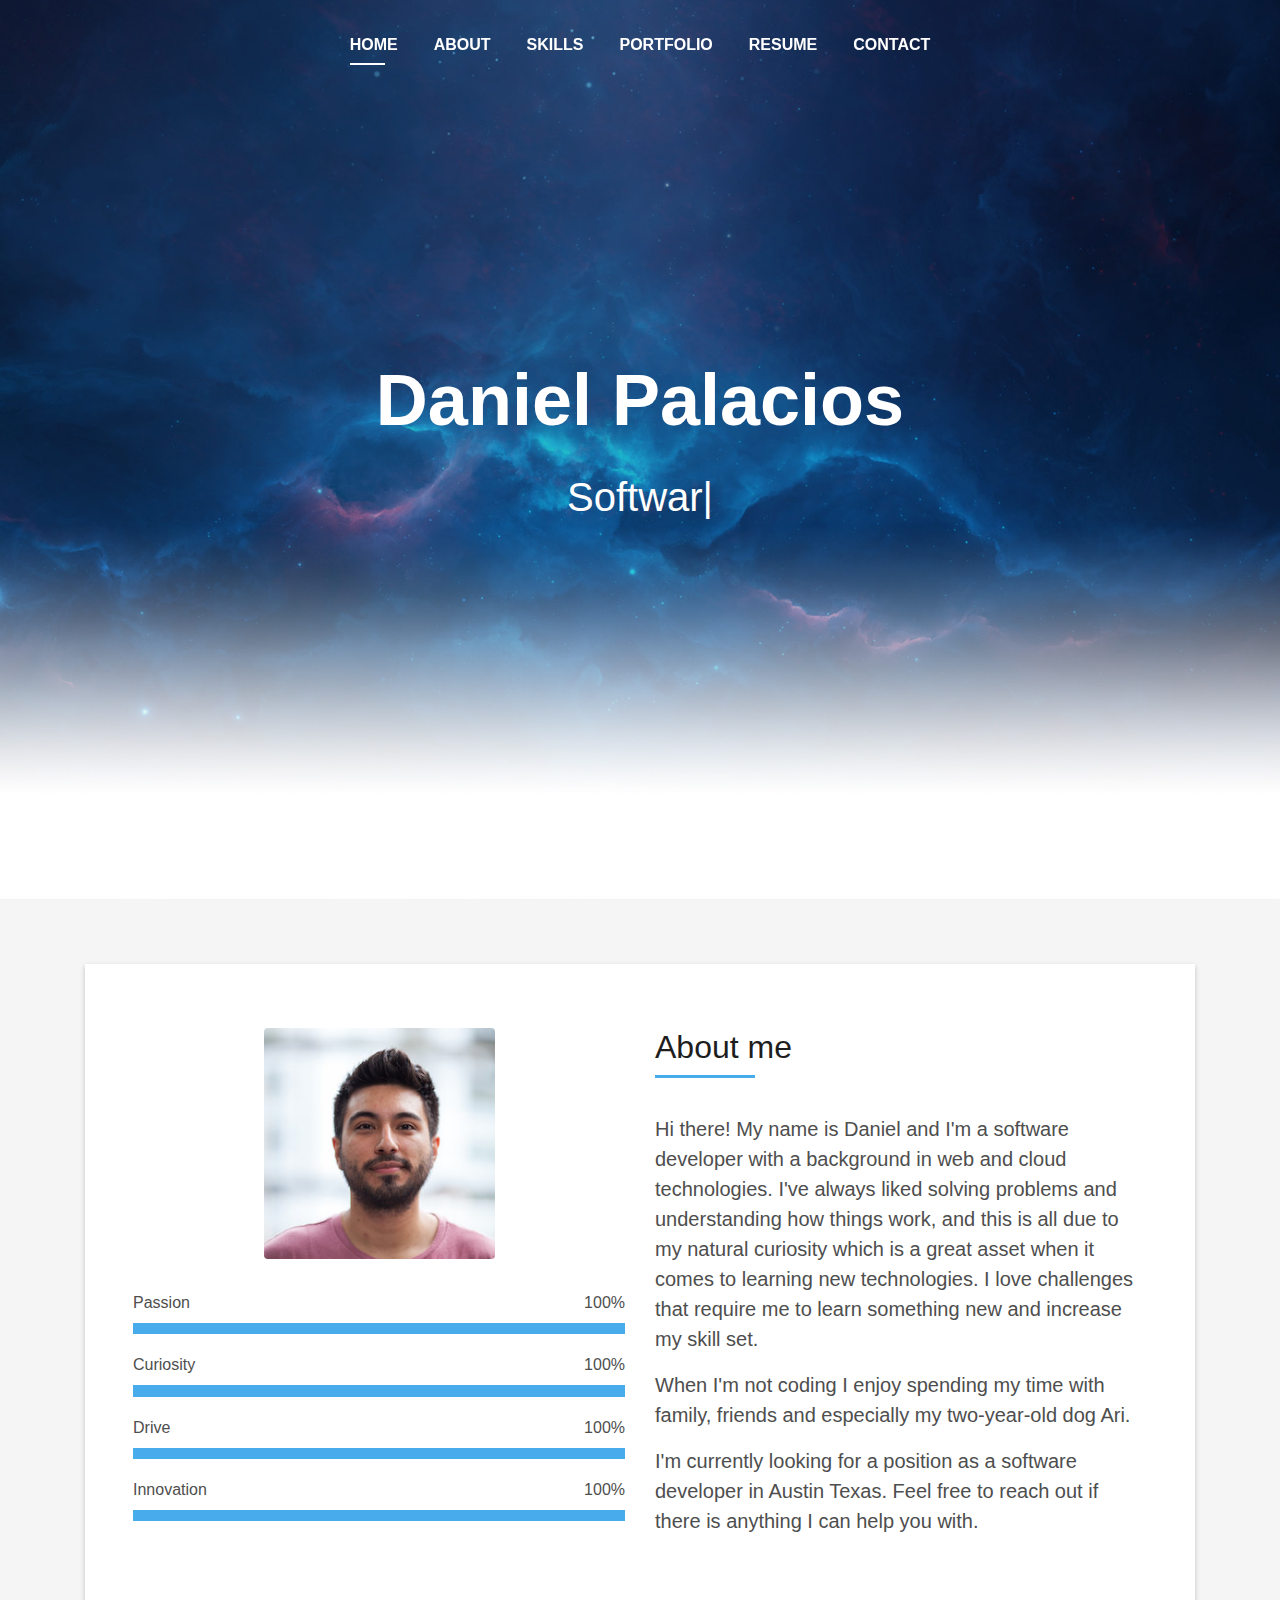
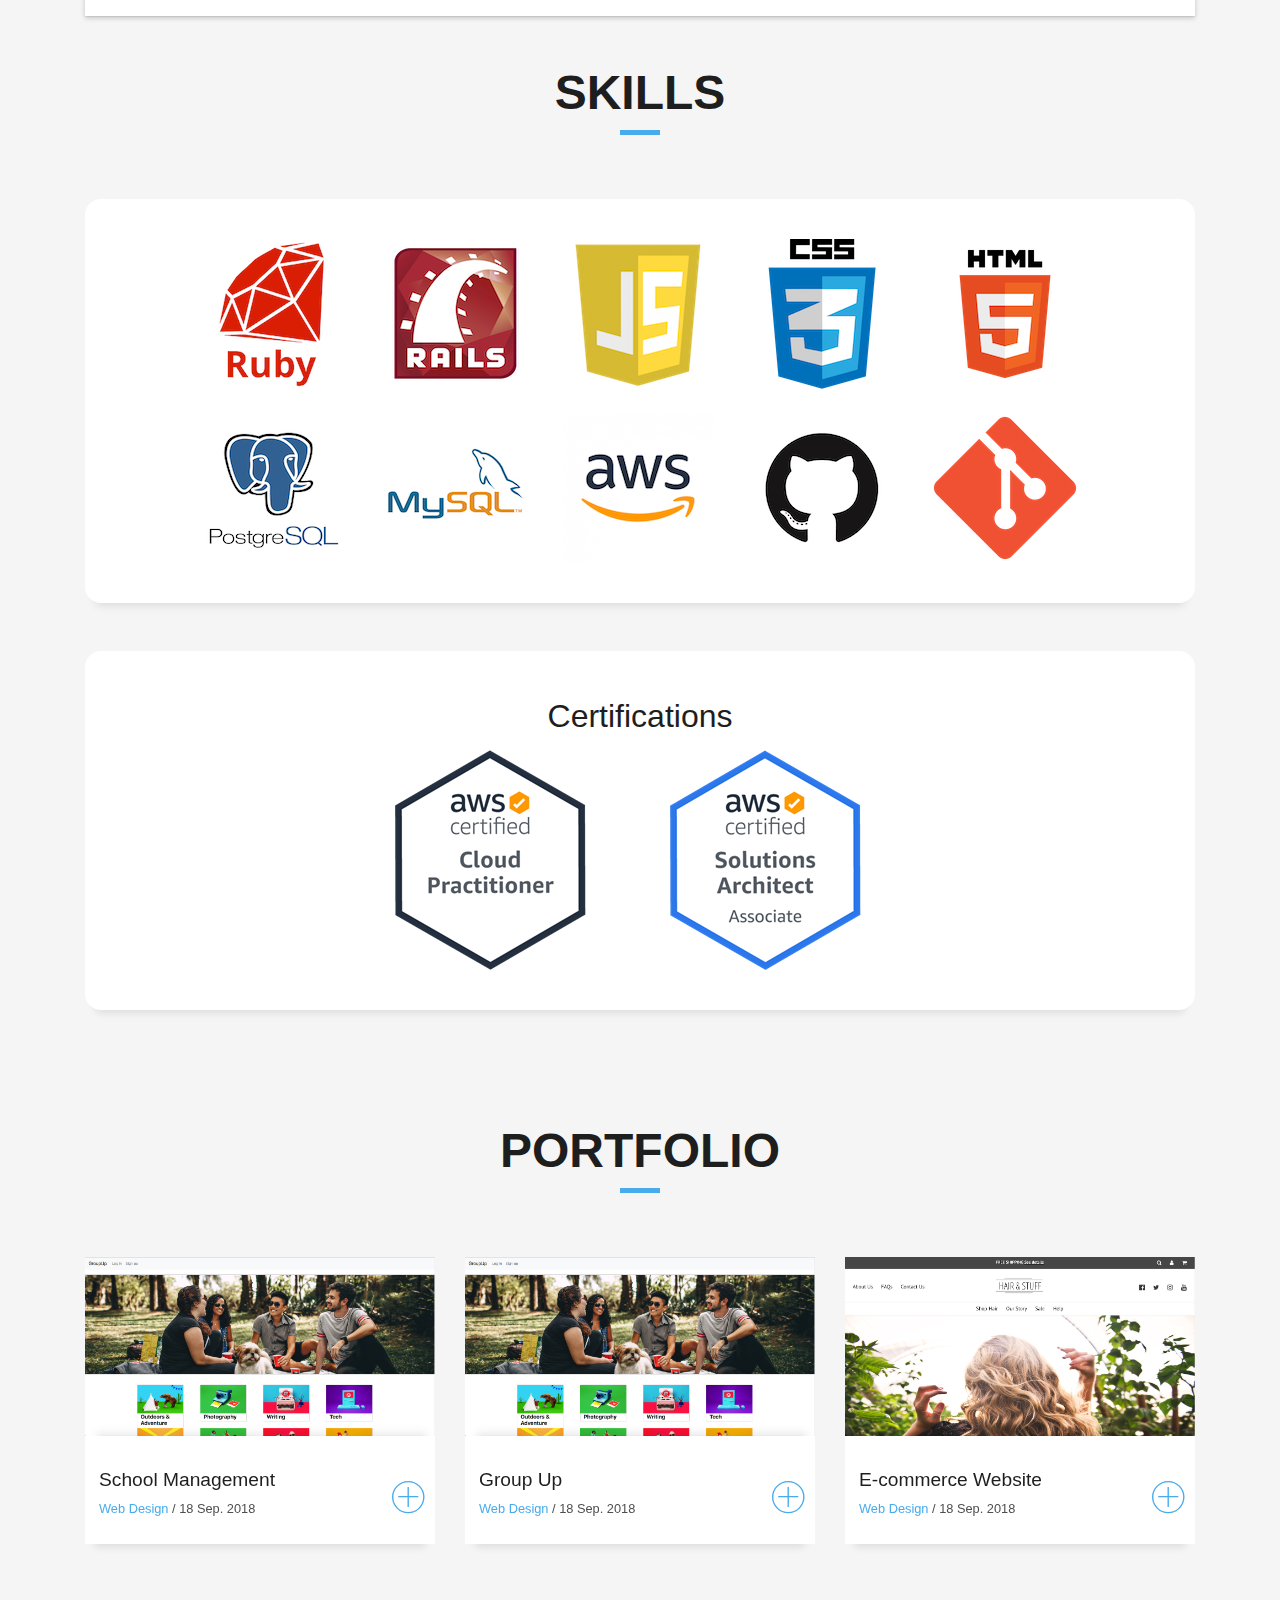
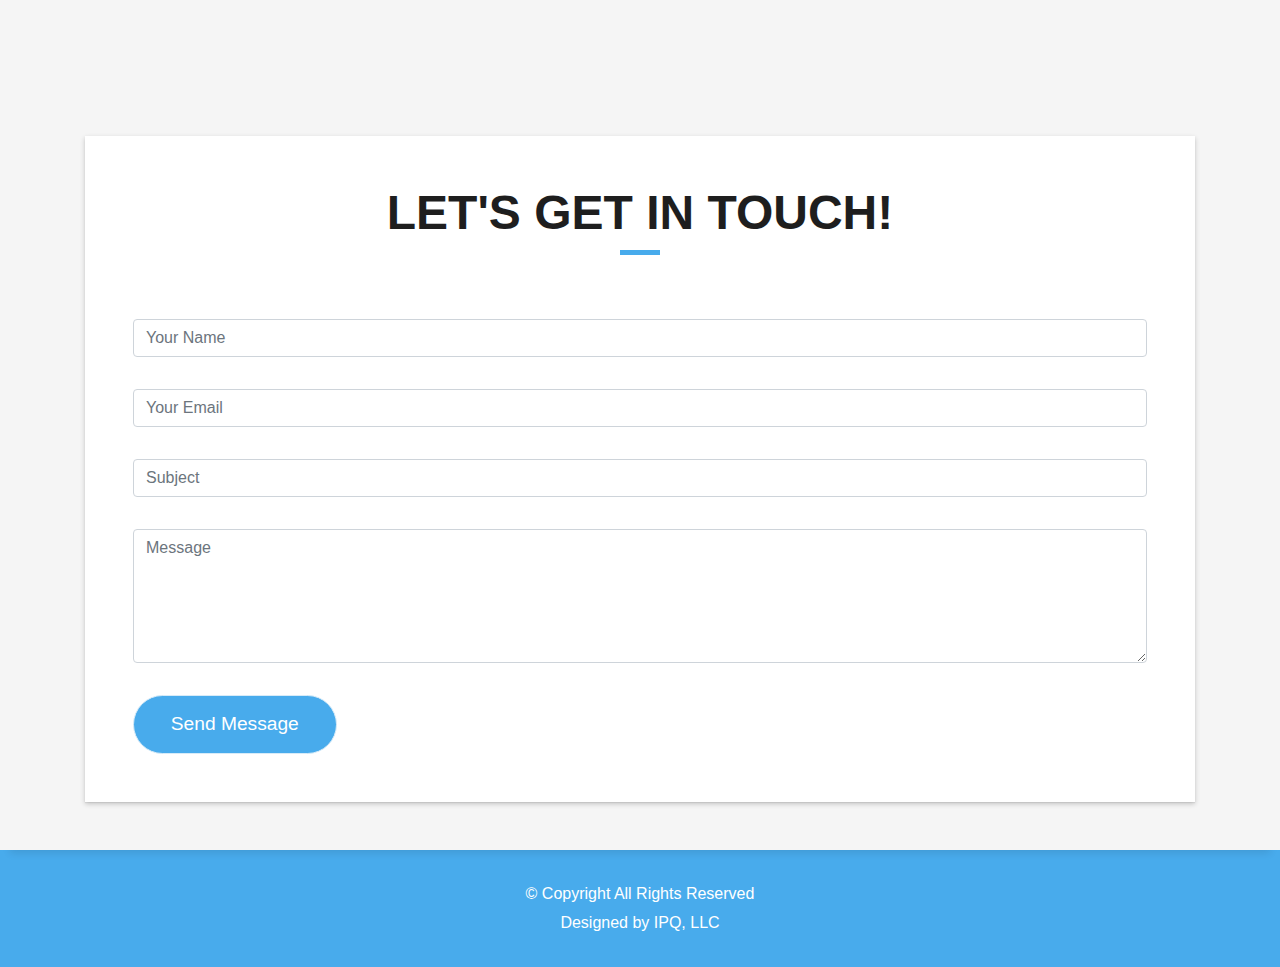
==== commit fc1158c9: "worked on footer and contact section" ====
--- a/index.html
+++ b/index.html
@@ -143,261 +143,265 @@
       </div>
       </section>
 
-      <!--/ Section Services Star /-->
+      <!--/ Skills Section /-->
       <section id="service" class="services-mf route">
 
-      <div class="container">
-         <div class="row">
-           <div class="col-sm-12">
-             <div class="title-box text-center">
-               <h3 class="title-a">
-                 Skills
-               </h3>
-               <div class="line-mf"></div>
-             </div>
-           </div>
-         </div>
-         <div class="row">
-            <div class="col-md-12">
-               <div class="service-box">
-                  <div class="service-content">
-                     <div class="row">
-                        <div class="col-md-1"></div>
-                        <div class="col-6 col-md-2">
-                           <img src="img/ruby.png" alt="" class="img-fluid">
-                        </div>
-                        <div class="col-6 col-md-2">
-                           <img src="img/rails.png" alt="" class="img-fluid">
-                        </div>
-                        <div class="col-6 col-md-2">
-                           <img src="img/javascript.jpg" alt="" class="img-fluid">
-                        </div>
-                        <div class="col-6 col-md-2">
-                           <img src="img/css.png" alt="" class="img-fluid">
-                        </div>
-                        <div id="html_img" class="col-6 col-md-2">
-                           <img src="img/html.png" alt="" class="img-fluid">
-                        </div>
-                        <div class="col-md-1"></div>
-                     </div>
-                     <br>
-                     <div class="row">
-                        <div class="col-md-1"></div>
-                        <div class="col-6 col-md-2">
-                           <img src="img/postgresql.png" alt="" class="img-fluid">
-                        </div>
-                        <div class="col-6 col-md-2">
-                           <img src="img/mysql.jpg" alt="" class="img-fluid">
-                        </div>
-                        <div class="col-6 col-md-2">
-                           <img src="img/aws.png" alt="" class="img-fluid">
-                        </div>
-                        <div class="col-6 col-md-2">
-                           <img src="img/github.svg" alt="" class="img-fluid">
-                        </div>
-                        <div class="col-6 col-md-2">
-                           <img src="img/git.png" alt="" class="img-fluid">
-                        </div>
-                        <div class="col-md-1"></div>
-                     </div>
-                  </div>
-               </div>
-            </div>
-            <div class="col-md-12">
-               <div class="service-box">
-                  <div class="service-content">
-                     <h2 class="s-title">Certifications</h2>
-                     <div class="row">
-                        <div class="col-md-3"></div>
-                        <div id="certification_img" class="col-12 col-md-3">
-                           <a href="https://www.certmetrics.com/amazon/public/badge.aspx?i=9&t=c&d=2018-11-03&ci=AWS00604663" target="_blank"><img src="img/cloud_practitioner.png" alt=""></a>
-                        </div>
-                        <div id="certification_img" class="col-12 col-md-3">
-                           <a href="https://www.certmetrics.com/amazon/public/badge.aspx?i=1&t=c&d=2018-12-31&ci=AWS00604663" target="_blank"><img src="img/solutions_architect_associate.png" alt=""></a>
-                        </div>
-                        <div class="col-md-3"></div>
-                     </div>
-                  </div>
-               </div>
-            </div>
-         </div>
-      </div>
-
-      </section>
-      <!--/ Section Services End /-->
-
-      <!--/ Section Portfolio Star /-->
-      <section id="work" class="portfolio-mf sect-pt4 route">
-
-      <div class="container">
-         <div class="row">
-            <div class="col-sm-12">
-               <div class="title-box text-center">
-               <h3 class="title-a">
-                  Portfolio
-               </h3>
-               <div class="line-mf"></div>
-               </div>
-            </div>
-         </div>
-         <div class="row">
-            <div class="col-md-4">
-               <div class="work-box">
-                  <a href="img/work-1.jpg" data-lightbox="gallery-mf">
-                     <div class="work-img">
-                        <img src="img/work-1.jpg" alt="" class="img-fluid">
-                     </div>
-                     <div class="work-content">
-                        <div class="row">
-                           <div class="col-sm-8">
-                              <h2 class="w-title">School Management</h2>
-                              <div class="w-more">
-                                 <span class="w-ctegory">Web Design</span> / <span class="w-date">18 Sep. 2018</span>
-                              </div>
-                           </div>
-                           <div class="col-sm-4">
-                              <div class="w-like">
-                                 <span class="ion-ios-plus-outline"></span>
-                              </div>
-                           </div>
-                        </div>
-                     </div>
-                  </a>
-               </div>
-            </div>
-            <div class="col-md-4">
-               <div class="work-box">
-                  <a href="img/work-1.jpg" data-lightbox="gallery-mf">
-                     <div class="work-img">
-                        <img src="img/work-1.jpg" alt="" class="img-fluid">
-                     </div>
-                     <div class="work-content">
-                        <div class="row">
-                           <div class="col-sm-8">
-                              <h2 class="w-title">Group Up</h2>
-                              <div class="w-more">
-                                 <span class="w-ctegory">Web Design</span> / <span class="w-date">18 Sep. 2018</span>
-                              </div>
-                           </div>
-                           <div class="col-sm-4">
-                              <div class="w-like">
-                                 <span class="ion-ios-plus-outline"></span>
-                              </div>
-                           </div>
-                        </div>
-                     </div>
-                  </a>
-               </div>
-            </div>
-            <div class="col-md-4">
-               <div class="work-box">
-                  <a href="img/work-1.jpg" data-lightbox="gallery-mf">
-                     <div class="work-img">
-                        <img src="img/work-1.jpg" alt="" class="img-fluid">
-                     </div>
-                     <div class="work-content">
-                        <div class="row">
-                           <div class="col-sm-8">
-                              <h2 class="w-title">E-commerce Website</h2>
-                              <div class="w-more">
-                                 <span class="w-ctegory">Web Design</span> / <span class="w-date">18 Sep. 2018</span>
-                              </div>
-                           </div>
-                           <div class="col-sm-4">
-                              <div class="w-like">
-                                 <span class="ion-ios-plus-outline"></span>
-                              </div>
-                           </div>
-                        </div>
-                     </div>
-                  </a>
-               </div>
-            </div>
-         </div>
-      </div>
-      </section>
-      <!--/ Section Portfolio End /-->
-
-      <!--/ Section Contact-Footer Star /-->
-      <section class="paralax-mf footer-paralax bg-image sect-mt4 route" style="background-image: url(img/overlay-bg.jpg)">
-      <div class="overlay-mf"></div>
-      <div class="container">
-      <div class="row">
-        <div class="col-sm-12">
-          <div class="contact-mf">
-            <div id="contact" class="box-shadow-full">
-              <div class="row">
-                <div class="col-md-12">
-                  <div class="title-box-2">
-                    <h5 class="title-left">
-                      Send Message Us
-                    </h5>
-                  </div>
-                  <div>
-                      <form action="" method="post" role="form" class="contactForm">
-                      <div id="sendmessage">Your message has been sent. Thank you!</div>
-                      <div id="errormessage"></div>
-                      <div class="row">
-                        <div class="col-md-12 mb-3">
-                          <div class="form-group">
-                            <input type="text" name="name" class="form-control" id="name" placeholder="Your Name" data-rule="minlen:4" data-msg="Please enter at least 4 chars" />
-                            <div class="validation"></div>
-                          </div>
-                        </div>
-                        <div class="col-md-12 mb-3">
-                          <div class="form-group">
-                            <input type="email" class="form-control" name="email" id="email" placeholder="Your Email" data-rule="email" data-msg="Please enter a valid email" />
-                            <div class="validation"></div>
-                          </div>
-                        </div>
-                        <div class="col-md-12 mb-3">
-                            <div class="form-group">
-                              <input type="text" class="form-control" name="subject" id="subject" placeholder="Subject" data-rule="minlen:4" data-msg="Please enter at least 8 chars of subject" />
-                              <div class="validation"></div>
-                            </div>
-                        </div>
-                        <div class="col-md-12 mb-3">
-                          <div class="form-group">
-                            <textarea class="form-control" name="message" rows="5" data-rule="required" data-msg="Please write something for us" placeholder="Message"></textarea>
-                            <div class="validation"></div>
-                          </div>
-                        </div>
-                        <div class="col-md-12">
-                          <button type="submit" class="button button-a button-big button-rouded">Send Message</button>
-                        </div>
-                      </div>
-                    </form>
-                  </div>
+         <div class="container">
+            <div class="row">
+              <div class="col-sm-12">
+                <div class="title-box text-center">
+                  <h3 class="title-a">
+                    Skills
+                  </h3>
+                  <div class="line-mf"></div>
                 </div>
               </div>
             </div>
-          </div>
-        </div>
-      </div>
-      </div>
-
-         <footer>
-            <div class="container">
-               <div class="row">
-                  <div class="col-sm-12">
-                     <div class="copyright-box">
-                        <p class="copyright">&copy; Copyright All Rights Reserved</p>
-                        <div class="credits">
-                           Designed by <a href="https://ipqtech.com">IPQ, LLC</a>
+            <div class="row">
+               <div class="col-md-12">
+                  <div class="service-box">
+                     <div class="service-content">
+                        <div class="row">
+                           <div class="col-md-1"></div>
+                           <div class="col-6 col-md-2">
+                              <img src="img/ruby.png" alt="" class="img-fluid">
+                           </div>
+                           <div class="col-6 col-md-2">
+                              <img src="img/rails.png" alt="" class="img-fluid">
+                           </div>
+                           <div class="col-6 col-md-2">
+                              <img src="img/javascript.png" alt="" class="img-fluid">
+                           </div>
+                           <div class="col-6 col-md-2">
+                              <img src="img/css.png" alt="" class="img-fluid">
+                           </div>
+                           <div id="html_img" class="col-6 col-md-2">
+                              <img src="img/html.png" alt="" class="img-fluid">
+                           </div>
+                           <div class="col-md-1"></div>
+                        </div>
+                        <br>
+                        <div class="row">
+                           <div class="col-md-1"></div>
+                           <div class="col-6 col-md-2">
+                              <img src="img/postgresql.png" alt="" class="img-fluid">
+                           </div>
+                           <div class="col-6 col-md-2">
+                              <img src="img/mysql.jpg" alt="" class="img-fluid">
+                           </div>
+                           <div class="col-6 col-md-2">
+                              <img src="img/aws.png" alt="" class="img-fluid">
+                           </div>
+                           <div class="col-6 col-md-2">
+                              <img src="img/github.png" alt="" class="img-fluid">
+                           </div>
+                           <div class="col-6 col-md-2">
+                              <img src="img/git.png" alt="" class="img-fluid">
+                           </div>
+                           <div class="col-md-1"></div>
                         </div>
                      </div>
                   </div>
                </div>
+               <div class="col-md-12">
+                  <div class="service-box">
+                     <div class="service-content">
+                        <h2 class="s-title">Certifications</h2>
+                        <div class="row">
+                           <div class="col-md-3"></div>
+                           <div id="certification_img" class="col-12 col-md-3">
+                              <a href="https://www.certmetrics.com/amazon/public/badge.aspx?i=9&t=c&d=2018-11-03&ci=AWS00604663" target="_blank"><img src="img/cloud_practitioner.png" alt=""></a>
+                           </div>
+                           <div id="certification_img" class="col-12 col-md-3">
+                              <a href="https://www.certmetrics.com/amazon/public/badge.aspx?i=1&t=c&d=2018-12-31&ci=AWS00604663" target="_blank"><img src="img/solutions_architect_associate.png" alt=""></a>
+                           </div>
+                           <div class="col-md-3"></div>
+                        </div>
+                     </div>
+                  </div>
+               </div>
+            </div>
+         </div>
+
+      </section>
+      <!--/ Skills Section End /-->
+
+      <!--/ Portfolio Section /-->
+      <section id="work" class="portfolio-mf sect-pt4 route">
+         <div class="container">
+            <div class="row">
+               <div class="col-sm-12">
+                  <div class="title-box text-center">
+                     <h3 class="title-a">
+                        Portfolio
+                     </h3>
+                  <div class="line-mf"></div>
+                  </div>
+               </div>
+            </div>
+            <div class="row">
+               <div class="col-md-4">
+                  <div class="work-box">
+                     <a href="img/work-1.jpg" data-lightbox="gallery-mf">
+                        <div class="work-img">
+                           <img src="img/groupup.png" alt="" class="img-fluid">
+                        </div>
+                        <div class="work-content">
+                           <div class="row">
+                              <div class="col-sm-8">
+                                 <h2 class="w-title">School Management</h2>
+                                 <div class="w-more">
+                                    <span class="w-ctegory">Web Design</span> / <span class="w-date">18 Sep. 2018</span>
+                                 </div>
+                              </div>
+                              <div class="col-sm-4">
+                                 <div class="w-like">
+                                    <span class="ion-ios-plus-outline"></span>
+                                 </div>
+                              </div>
+                           </div>
+                        </div>
+                     </a>
+                  </div>
+               </div>
+               <div class="col-md-4">
+                  <div class="work-box">
+                     <a href="img/work-1.jpg" data-lightbox="gallery-mf">
+                        <div class="work-img">
+                           <img src="img/groupup.png" alt="" class="img-fluid">
+                        </div>
+                        <div class="work-content">
+                           <div class="row">
+                              <div class="col-sm-8">
+                                 <h2 class="w-title">Group Up</h2>
+                                 <div class="w-more">
+                                    <span class="w-ctegory">Web Design</span> / <span class="w-date">18 Sep. 2018</span>
+                                 </div>
+                              </div>
+                              <div class="col-sm-4">
+                                 <div class="w-like">
+                                    <span class="ion-ios-plus-outline"></span>
+                                 </div>
+                              </div>
+                           </div>
+                        </div>
+                     </a>
+                  </div>
+               </div>
+               <div class="col-md-4">
+                  <div class="work-box">
+                     <a href="img/work-1.jpg" data-lightbox="gallery-mf">
+                        <div class="work-img">
+                           <img src="img/charlie_mae.png" alt="" class="img-fluid">
+                        </div>
+                        <div class="work-content">
+                           <div class="row">
+                              <div class="col-sm-8">
+                                 <h2 class="w-title">E-commerce Website</h2>
+                                 <div class="w-more">
+                                    <span class="w-ctegory">Web Design</span> / <span class="w-date">18 Sep. 2018</span>
+                                 </div>
+                              </div>
+                              <div class="col-sm-4">
+                                 <div class="w-like">
+                                    <span class="ion-ios-plus-outline"></span>
+                                 </div>
+                              </div>
+                           </div>
+                        </div>
+                     </a>
+                  </div>
+               </div>
+            </div>
+         </div>
+      </section>
+      <!--/ Portfolio Section End /-->
+
+      <!--/ Contact Section /-->
+      <section class="paralax-mf footer-paralax bg-image sect-mt4 route">
+         <div class="container">
+            <div class="row">
+               <div class="col-sm-12">
+                  <div class="contact-mf">
+                     <div id="contact" class="box-shadow-full">
+                        <div class="row">
+                           <div class="col-sm-12">
+                              <div class="title-box text-center">
+                                 <h3 class="title-a">
+                                    Let's get in touch!
+                                 </h3>
+                              <div class="line-mf"></div>
+                              </div>
+                           </div>
+                        </div>
+                        <div class="row">
+                           <div class="col-md-12">
+                              <div>
+                                 <form action="" method="post" role="form" class="contactForm">
+                                    <div id="sendmessage">Your message has been sent. Thank you!</div>
+                                    <div id="errormessage"></div>
+                                    <div class="row">
+                                       <div class="col-md-12 mb-3">
+                                          <div class="form-group">
+                                             <input type="text" name="name" class="form-control" id="name" placeholder="Your Name" data-rule="minlen:4" data-msg="Please enter at least 4 chars" />
+                                             <div class="validation"></div>
+                                          </div>
+                                       </div>
+                                       <div class="col-md-12 mb-3">
+                                          <div class="form-group">
+                                             <input type="email" class="form-control" name="email" id="email" placeholder="Your Email" data-rule="email" data-msg="Please enter a valid email" />
+                                             <div class="validation"></div>
+                                          </div>
+                                       </div>
+                                       <div class="col-md-12 mb-3">
+                                          <div class="form-group">
+                                             <input type="text" class="form-control" name="subject" id="subject" placeholder="Subject" data-rule="minlen:4" data-msg="Please enter at least 8 chars of subject" />
+                                             <div class="validation"></div>
+                                          </div>
+                                       </div>
+                                       <div class="col-md-12 mb-3">
+                                          <div class="form-group">
+                                             <textarea class="form-control" name="message" rows="5" data-rule="required" data-msg="Please write something for us" placeholder="Message"></textarea>
+                                             <div class="validation"></div>
+                                          </div>
+                                       </div>
+                                       <div class="col-md-12">
+                                          <button type="submit" class="button button-a button-big button-rouded">Send Message</button>
+                                       </div>
+                                    </div>
+                                 </form>
+                              </div>
+                           </div>
+                        </div>
+                     </div>
+                  </div>
+               </div>
+            </div>
+         </div>
+      </section>
+      <!--/ Contact Section End /-->
+
+      <!--/ Footer Section /-->
+      <section>
+         <footer class="container-fluid" style="background-color: #48abec;">
+            <div class="row">
+               <div class="col-sm-12">
+                  <div class="copyright-box">
+                     <p class="copyright">&copy; Copyright All Rights Reserved</p>
+                     <div class="credits">
+                        Designed by <a href="https://ipqtech.com">IPQ, LLC</a>
+                     </div>
+                  </div>
+               </div>
             </div>
          </footer>
-
       </section>
-      <!--/ Section Contact-footer End /-->
+      <!--/ Footer Section End /-->
 
       <a href="#" class="back-to-top"><i class="fa fa-chevron-up"></i></a>
       <div id="preloader"></div>
 
-      <!-- JavaScript Libraries -->
+
       <script src="lib/jquery/jquery.min.js"></script>
       <script src="lib/jquery/jquery-migrate.min.js"></script>
       <script src="lib/popper/popper.min.js"></script>
@@ -408,10 +412,11 @@
       <script src="lib/owlcarousel/owl.carousel.min.js"></script>
       <script src="lib/lightbox/js/lightbox.min.js"></script>
       <script src="lib/typed/typed.min.js"></script>
+
       <!-- Contact Form JavaScript File -->
       <script src="contactform/contactform.js"></script>
 
-      <!-- Template Main Javascript File -->
+
       <script src="js/main.js"></script>
 
    </body>
--- a/css/style-sky-blue.css
+++ b/css/style-sky-blue.css
@@ -1,10 +1,3 @@
-/*
-  Theme Name: DevFolio
-  Theme URL: https://bootstrapmade.com/devfolio-bootstrap-portfolio-html-template/
-  Author: BootstrapMade.com
-  License: https://bootstrapmade.com/license/
-*/
-
 /*======================================
 //--//-->   STYLES GENERALES
 ======================================*/
@@ -735,31 +728,6 @@
 }
 
 /*======================================
-//--//-->   COUNTER
-======================================*/
-
-.counter-box {
-  color: #fff;
-  text-align: center;
-}
-
-.counter-ico {
-  margin-bottom: 1rem;
-}
-
-.counter-ico .ico-circle {
-  height: 60px;
-  width: 60px;
-  line-height: 1.8;
-  box-shadow: 0 0 0 10px #d7ebf8;
-}
-
-.counter-num .counter {
-  font-size: 2rem;
-  margin-bottom: 0;
-}
-
-/*======================================
 //--//-->   PORTFOLIO
 ======================================*/
 
@@ -815,238 +783,6 @@
   font-size: 1.2rem;
 }
 
-/*======================================
-//--//-->   TESTIMONIALS
-======================================*/
-
-.testimonials .owl-carousel .owl-item img {
-  width: auto;
-}
-
-.testimonial-box {
-  color: #fff;
-  text-align: center;
-}
-
-.testimonial-box .author-test {
-  margin-top: 1rem;
-}
-
-.testimonial-box .author-test img {
-  margin: 0 auto;
-}
-
-.testimonial-box .author {
-  color: #fff;
-  text-transform: uppercase;
-  font-weight: 600;
-  margin: 1rem 0;
-  display: block;
-  font-size: 1.4rem;
-}
-
-.testimonial-box .comit {
-  font-size: 2rem;
-  color: #48abec;
-  background-color: #fff;
-  width: 52px;
-  height: 52px;
-  display: block;
-  margin: 0 auto;
-  border-radius: 50%;
-  line-height: 1.6;
-}
-
-/*======================================
-//--//-->   BLOG
-======================================*/
-
-.card-blog .card-body {
-  position: relative;
-}
-
-.card-blog .card-category-box {
-  position: absolute;
-  text-align: center;
-  top: -16px;
-  left: 15px;
-  right: 15px;
-  line-height: 25px;
-  overflow: hidden;
-}
-
-.card-blog .card-category {
-  display: inline-block;
-  color: #fff;
-  padding: 0 15px 5px;
-  overflow: hidden;
-  background-color: #48abec;
-  border-radius: 4px;
-}
-
-.card-blog .card-category .category {
-  color: #fff;
-  display: inline-block;
-  text-transform: uppercase;
-  font-size: .7rem;
-  letter-spacing: .1px;
-  margin-bottom: 0;
-}
-
-.card-blog .card-title {
-  font-size: 1.3rem;
-  margin-top: .6rem;
-}
-
-.card-blog .card-description {
-  color: #4e4e4e;
-}
-
-.card-blog .post-author {
-  display: inline-block;
-}
-
-.card-blog .post-date {
-  color: #4e4e4e;
-  display: inline-block;
-  float: right;
-}
-
-/*======================================
-//--//-->   BLOG-SINGLE
-======================================*/
-
-.post-box,
-.form-comments,
-.box-comments,
-.widget-sidebar {
-  padding: 2rem;
-  background-color: #fff;
-  margin-bottom: 3rem;
-}
-
-.blog-wrapper .article-title {
-  font-size: 1.5rem;
-}
-
-.blog-wrapper .post-meta {
-  margin: 1rem 0;
-}
-
-.blog-wrapper .post-meta ul {
-  border-left: 4px solid #48abec;
-  margin-top: 1rem;
-}
-
-.blog-wrapper .post-meta ul li {
-  display: inline-block;
-  margin-left: 15px;
-}
-
-.blog-wrapper .post-meta ul a {
-  color: #48abec;
-}
-
-.blog-wrapper .post-meta ul span {
-  color: #1e1e1e;
-}
-
-.blog-wrapper .blockquote {
-  border-left: 4px solid #48abec;
-  padding: 18px;
-  font-style: italic;
-}
-
-/*------/ Comments /------*/
-
-.box-comments .list-comments li {
-  padding-bottom: 40px;
-}
-
-.box-comments .list-comments .comment-avatar {
-  display: table-cell;
-  vertical-align: top;
-}
-
-.box-comments .list-comments .comment-avatar img {
-  width: 80px;
-  height: 80px;
-}
-
-.box-comments .list-comments .comment-author {
-  font-size: 1.3rem;
-}
-
-.box-comments .list-comments .comment-details {
-  display: table-cell;
-  vertical-align: top;
-  padding-left: 25px;
-}
-
-.box-comments .list-comments a {
-  color: #48abec;
-}
-
-.box-comments .list-comments span {
-  color: #1e1e1e;
-  font-style: italic;
-}
-
-.box-comments .comment-children {
-  margin-left: 40px;
-}
-
-/*------/ Sidebar /------*/
-
-.widget-sidebar .sidebar-title {
-  font-size: 1.6rem;
-  font-weight: 600;
-  border-left: 5px solid #48abec;
-  padding-left: 15px;
-  text-transform: uppercase;
-  margin-bottom: 1.5rem;
-}
-
-.widget-sidebar .list-sidebar li {
-  position: relative;
-  padding: 6px 0 6px 24px;
-}
-
-.widget-sidebar .list-sidebar li:before {
-  position: absolute;
-  content: "";
-  width: 10px;
-  height: 1px;
-  left: 0;
-  background-color: #48abec;
-  top: 20px;
-}
-
-.sidebar-search input {
-  background-color: #fff;
-  border-radius: 0;
-  transition: all 0.5s ease-in-out;
-}
-
-.sidebar-search .btn-search {
-  background-color: #48abec;
-  border-color: #48abec;
-  border-radius: 0;
-  padding-left: 20px;
-  padding-right: 20px;
-}
-
-.widget-tags ul li {
-  display: inline-block;
-  background-color: #48abec;
-  padding: .2rem .6rem;
-  margin-bottom: .5rem;
-  border-radius: 15px;
-}
-
-.widget-tags ul li a {
-  color: #fff;
-}
 
 /*======================================
 //--//-->   CONTACT
@@ -1057,7 +793,7 @@
 }
 
 .contact-mf {
-  margin-top: 4rem;
+  margin-top: 1rem;
 }
 
 /*======================================
@@ -1067,7 +803,8 @@
 footer {
   text-align: center;
   color: #fff;
-  padding-bottom: 4rem;
+  padding-bottom: 2rem;
+  padding-top: 2rem;
 }
 
 footer .copyright {
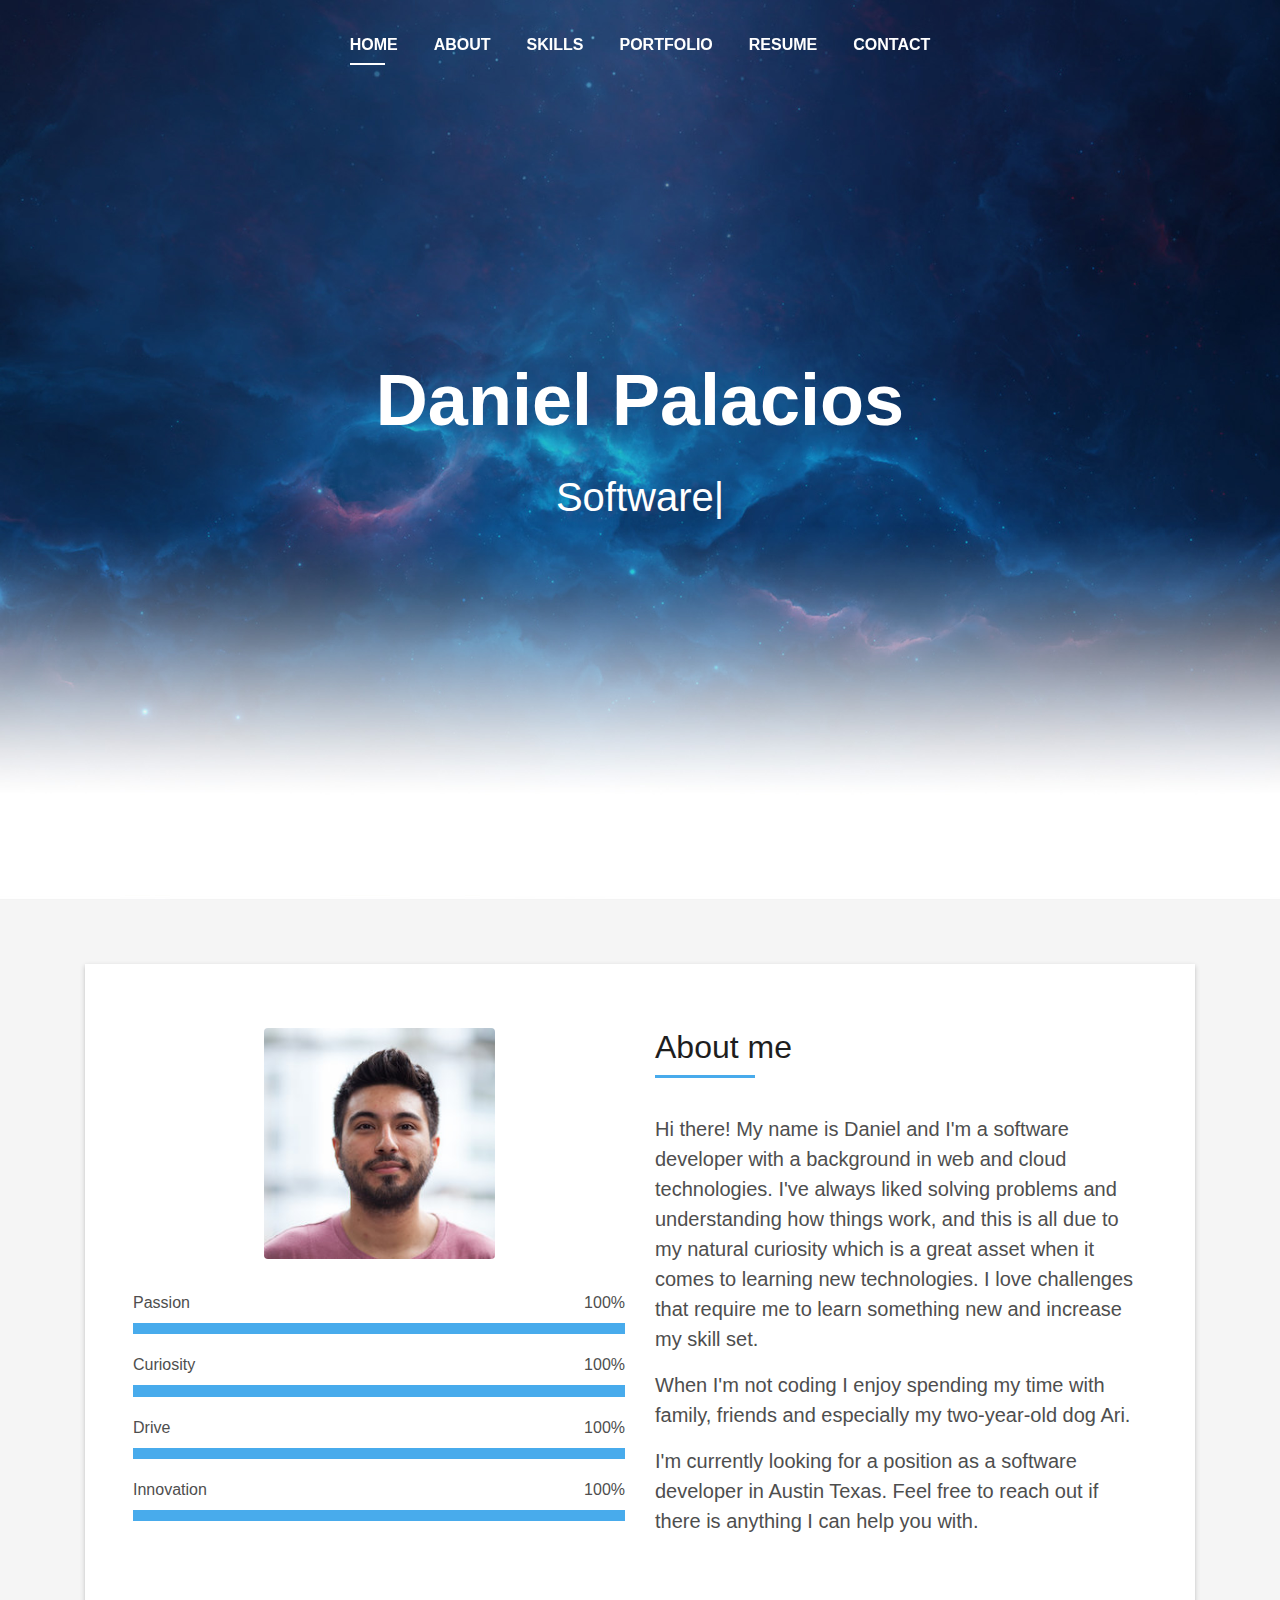
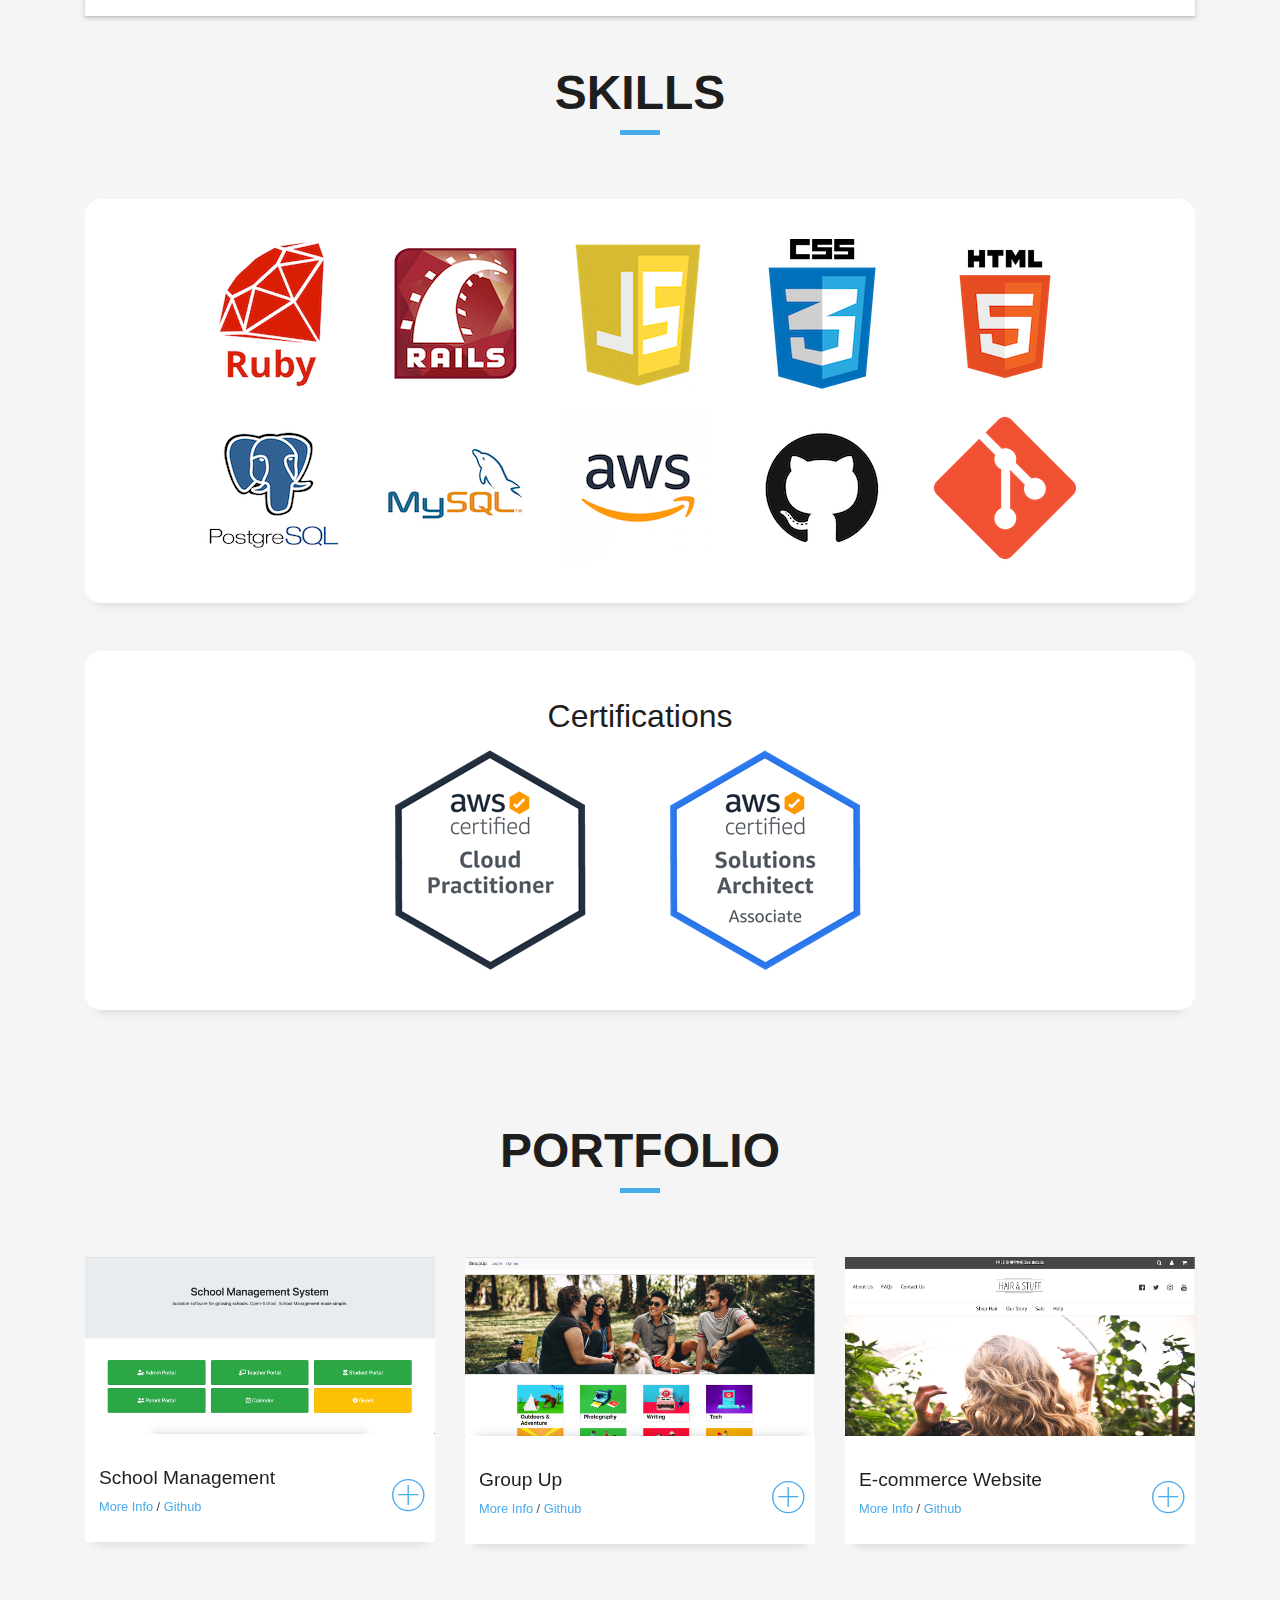
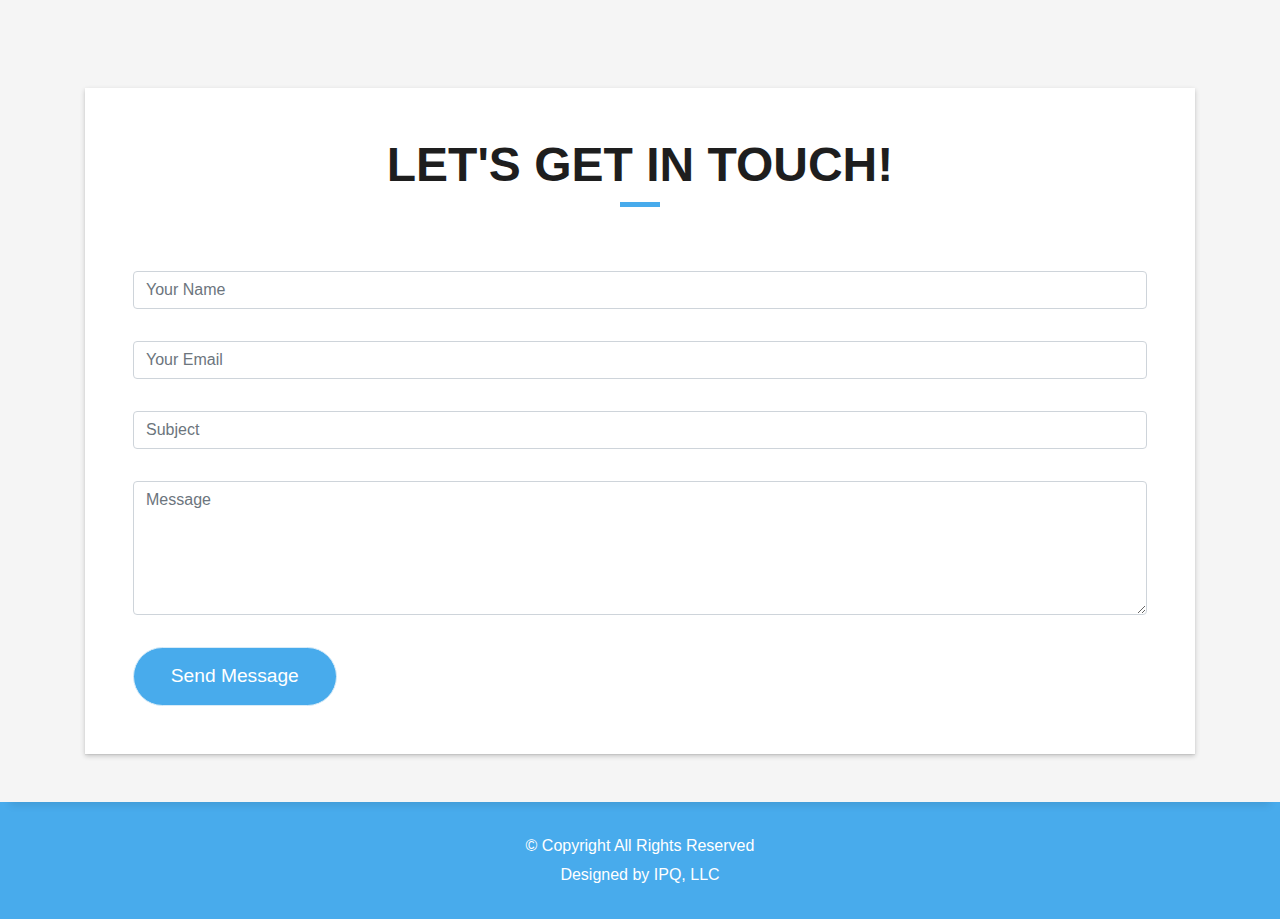
==== commit 18cf1cb3: "added portfolio section images" ====
--- a/index.html
+++ b/index.html
@@ -10,19 +10,13 @@
       <!-- Favicons -->
       <link href="img/" rel="icon">
       <link href="img/" rel="apple-touch-icon">
-
-      <!-- Bootstrap CSS File -->
       <link href="lib/bootstrap/css/bootstrap.min.css" rel="stylesheet">
-
-      <!-- Libraries CSS Files -->
       <link href="lib/font-awesome/css/font-awesome.min.css" rel="stylesheet">
       <link href="lib/animate/animate.min.css" rel="stylesheet">
       <link href="lib/ionicons/css/ionicons.min.css" rel="stylesheet">
       <link href="lib/owlcarousel/assets/owl.carousel.min.css" rel="stylesheet">
       <link href="lib/lightbox/css/lightbox.min.css" rel="stylesheet">
-
-      <!-- Main Stylesheet File -->
-      <link href="css/style-sky-blue.css" rel="stylesheet">
+      <link href="css/style.css" rel="stylesheet">
    </head>
 
    <body id="page-top">
@@ -65,82 +59,82 @@
 
       <!--/ Intro Skew Star /-->
       <div id="home" class="intro route bg-image" style="background-image: url(img/header1.jpg)">
-      <div class="overlay-itro"></div>
-      <div class="intro-content display-table">
-      <div class="table-cell">
-        <div class="container">
-          <!-- <p class="display-6 color-d">Hello, world!</p> -->
-          <h1 class="intro-title mb-4">Daniel Palacios</h1>
-          <p class="intro-subtitle"><span class="text-slider-items">Software Developer,Web Designer,Frontend Developer,Graphic Designer</span><strong class="text-slider"></strong></p>
-          <!-- <p class="pt-3"><a class="btn btn-primary btn js-scroll px-4" href="#about" role="button">Learn More</a></p> -->
-        </div>
-      </div>
-      </div>
+         <div class="overlay-itro"></div>
+         <div class="intro-content display-table">
+            <div class="table-cell">
+               <div class="container">
+                  <!-- <p class="display-6 color-d">Hello, world!</p> -->
+                  <h1 class="intro-title mb-4">Daniel Palacios</h1>
+                  <p class="intro-subtitle"><span class="text-slider-items">Software Developer,Web Designer,AWS Certified,</span><strong class="text-slider"></strong></p>
+                  <!-- <p class="pt-3"><a class="btn btn-primary btn js-scroll px-4" href="#about" role="button">Learn More</a></p> -->
+               </div>
+            </div>
+         </div>
       </div>
       <!--/ Intro Skew End /-->
 
       <section id="about" class="about-mf sect-pt4 route">
-      <div class="container">
-      <div class="row">
-        <div class="col-sm-12">
-          <div class="box-shadow-full">
-            <div class="row">
-              <div class="col-md-6">
-                <div class="row">
-                  <div class="col-sm-3 col-md-3"></div>
-                  <div class="col-sm-6 col-md-6">
-                    <div class="about-img">
-                      <img src="img/about1.jpg" class="img-fluid rounded b-shadow-a" alt="">
+         <div class="container">
+            <div class="row">
+              <div class="col-sm-12">
+                <div class="box-shadow-full">
+                  <div class="row">
+                    <div class="col-md-6">
+                      <div class="row">
+                        <div class="col-sm-3 col-md-3"></div>
+                        <div class="col-sm-6 col-md-6">
+                          <div class="about-img">
+                            <img src="img/about1.jpg" class="img-fluid rounded b-shadow-a" alt="">
+                          </div>
+                        </div>
+                        <div class="col-sm-3 col-md-3"></div>
+                      </div>
+                      <div class="skill-mf">
+                        <span>Passion</span> <span class="pull-right">100%</span>
+                        <div class="progress">
+                          <div class="progress-bar" role="progressbar" style="width: 100%;" aria-valuenow="85" aria-valuemin="0"
+                            aria-valuemax="100"></div>
+                        </div>
+                        <span>Curiosity</span> <span class="pull-right">100%</span>
+                        <div class="progress">
+                          <div class="progress-bar" role="progressbar" style="width: 100%" aria-valuenow="75" aria-valuemin="0"
+                            aria-valuemax="100"></div>
+                        </div>
+                        <span>Drive</span> <span class="pull-right">100%</span>
+                        <div class="progress">
+                          <div class="progress-bar" role="progressbar" style="width: 100%" aria-valuenow="50" aria-valuemin="0"
+                            aria-valuemax="100"></div>
+                        </div>
+                        <span>Innovation</span> <span class="pull-right">100%</span>
+                        <div class="progress">
+                          <div class="progress-bar" role="progressbar" style="width: 100%" aria-valuenow="90" aria-valuemin="0"
+                            aria-valuemax="100"></div>
+                        </div>
+                      </div>
                     </div>
-                  </div>
-                  <div class="col-sm-3 col-md-3"></div>
-                </div>
-                <div class="skill-mf">
-                  <span>Passion</span> <span class="pull-right">100%</span>
-                  <div class="progress">
-                    <div class="progress-bar" role="progressbar" style="width: 100%;" aria-valuenow="85" aria-valuemin="0"
-                      aria-valuemax="100"></div>
-                  </div>
-                  <span>Curiosity</span> <span class="pull-right">100%</span>
-                  <div class="progress">
-                    <div class="progress-bar" role="progressbar" style="width: 100%" aria-valuenow="75" aria-valuemin="0"
-                      aria-valuemax="100"></div>
-                  </div>
-                  <span>Drive</span> <span class="pull-right">100%</span>
-                  <div class="progress">
-                    <div class="progress-bar" role="progressbar" style="width: 100%" aria-valuenow="50" aria-valuemin="0"
-                      aria-valuemax="100"></div>
-                  </div>
-                  <span>Innovation</span> <span class="pull-right">100%</span>
-                  <div class="progress">
-                    <div class="progress-bar" role="progressbar" style="width: 100%" aria-valuenow="90" aria-valuemin="0"
-                      aria-valuemax="100"></div>
+                    <div class="col-md-6">
+                      <div class="about-me pt-4 pt-md-0">
+                        <div class="title-box-2">
+                          <h5 class="title-left">
+                            About me
+                          </h5>
+                        </div>
+                        <p class="lead">
+                          Hi there! My name is Daniel and I'm a software developer with a background in web and cloud technologies. I've always liked solving problems and understanding how things work, and this is all due to my natural curiosity which is a great asset when it comes to learning new technologies. I love challenges that require me to learn something new and increase my skill set.
+                        </p>
+                        <p class="lead">
+                         When I'm not coding I enjoy spending my time with family, friends and especially my two-year-old dog Ari.
+                        </p>
+                        <p class="lead">
+                         I'm currently looking for a position as a software developer in Austin Texas. Feel free to reach out if there is anything I can help you with.
+                        </p>
+                      </div>
+                    </div>
                   </div>
                 </div>
               </div>
-              <div class="col-md-6">
-                <div class="about-me pt-4 pt-md-0">
-                  <div class="title-box-2">
-                    <h5 class="title-left">
-                      About me
-                    </h5>
-                  </div>
-                  <p class="lead">
-                    Hi there! My name is Daniel and I'm a software developer with a background in web and cloud technologies. I've always liked solving problems and understanding how things work, and this is all due to my natural curiosity which is a great asset when it comes to learning new technologies. I love challenges that require me to learn something new and increase my skill set.
-                  </p>
-                  <p class="lead">
-                   When I'm not coding I enjoy spending my time with family, friends and especially my two-year-old dog Ari.
-                  </p>
-                  <p class="lead">
-                   I'm currently looking for a position as a software developer in Austin Texas. Feel free to reach out if there is anything I can help you with.
-                  </p>
-                </div>
-              </div>
-            </div>
-          </div>
-        </div>
-      </div>
-      </div>
+            </div>
+         </div>
       </section>
 
       <!--/ Skills Section /-->
@@ -164,19 +158,19 @@
                         <div class="row">
                            <div class="col-md-1"></div>
                            <div class="col-6 col-md-2">
-                              <img src="img/ruby.png" alt="" class="img-fluid">
-                           </div>
-                           <div class="col-6 col-md-2">
-                              <img src="img/rails.png" alt="" class="img-fluid">
-                           </div>
-                           <div class="col-6 col-md-2">
-                              <img src="img/javascript.png" alt="" class="img-fluid">
-                           </div>
-                           <div class="col-6 col-md-2">
-                              <img src="img/css.png" alt="" class="img-fluid">
+                              <img src="img/skills/ruby.png" alt="" class="img-fluid">
+                           </div>
+                           <div class="col-6 col-md-2">
+                              <img src="img/skills/rails.png" alt="" class="img-fluid">
+                           </div>
+                           <div class="col-6 col-md-2">
+                              <img src="img/skills/javascript.png" alt="" class="img-fluid">
+                           </div>
+                           <div class="col-6 col-md-2">
+                              <img src="img/skills/css.png" alt="" class="img-fluid">
                            </div>
                            <div id="html_img" class="col-6 col-md-2">
-                              <img src="img/html.png" alt="" class="img-fluid">
+                              <img src="img/skills/html.png" alt="" class="img-fluid">
                            </div>
                            <div class="col-md-1"></div>
                         </div>
@@ -184,19 +178,19 @@
                         <div class="row">
                            <div class="col-md-1"></div>
                            <div class="col-6 col-md-2">
-                              <img src="img/postgresql.png" alt="" class="img-fluid">
-                           </div>
-                           <div class="col-6 col-md-2">
-                              <img src="img/mysql.jpg" alt="" class="img-fluid">
-                           </div>
-                           <div class="col-6 col-md-2">
-                              <img src="img/aws.png" alt="" class="img-fluid">
-                           </div>
-                           <div class="col-6 col-md-2">
-                              <img src="img/github.png" alt="" class="img-fluid">
-                           </div>
-                           <div class="col-6 col-md-2">
-                              <img src="img/git.png" alt="" class="img-fluid">
+                              <img src="img/skills/postgresql.png" alt="" class="img-fluid">
+                           </div>
+                           <div class="col-6 col-md-2">
+                              <img src="img/skills/mysql.jpg" alt="" class="img-fluid">
+                           </div>
+                           <div class="col-6 col-md-2">
+                              <img src="img/skills/aws.png" alt="" class="img-fluid">
+                           </div>
+                           <div class="col-6 col-md-2">
+                              <img src="img/skills/github.png" alt="" class="img-fluid">
+                           </div>
+                           <div class="col-6 col-md-2">
+                              <img src="img/skills/git.png" alt="" class="img-fluid">
                            </div>
                            <div class="col-md-1"></div>
                         </div>
@@ -210,10 +204,10 @@
                         <div class="row">
                            <div class="col-md-3"></div>
                            <div id="certification_img" class="col-12 col-md-3">
-                              <a href="https://www.certmetrics.com/amazon/public/badge.aspx?i=9&t=c&d=2018-11-03&ci=AWS00604663" target="_blank"><img src="img/cloud_practitioner.png" alt=""></a>
+                              <a href="https://www.certmetrics.com/amazon/public/badge.aspx?i=9&t=c&d=2018-11-03&ci=AWS00604663" target="_blank"><img src="img/skills/cloud_practitioner.png" alt=""></a>
                            </div>
                            <div id="certification_img" class="col-12 col-md-3">
-                              <a href="https://www.certmetrics.com/amazon/public/badge.aspx?i=1&t=c&d=2018-12-31&ci=AWS00604663" target="_blank"><img src="img/solutions_architect_associate.png" alt=""></a>
+                              <a href="https://www.certmetrics.com/amazon/public/badge.aspx?i=1&t=c&d=2018-12-31&ci=AWS00604663" target="_blank"><img src="img/skills/solutions_architect_associate.png" alt=""></a>
                            </div>
                            <div class="col-md-3"></div>
                         </div>
@@ -242,16 +236,16 @@
             <div class="row">
                <div class="col-md-4">
                   <div class="work-box">
-                     <a href="img/work-1.jpg" data-lightbox="gallery-mf">
+                     <a href="img/portfolio/open-school/open-school.png" data-lightbox="gallery-1">
                         <div class="work-img">
-                           <img src="img/groupup.png" alt="" class="img-fluid">
+                           <img src="img/portfolio/open-school/open-school.png" alt="" class="img-fluid">
                         </div>
                         <div class="work-content">
                            <div class="row">
                               <div class="col-sm-8">
                                  <h2 class="w-title">School Management</h2>
                                  <div class="w-more">
-                                    <span class="w-ctegory">Web Design</span> / <span class="w-date">18 Sep. 2018</span>
+                                    <span class="w-ctegory"><a href="#" class="w-ctegory">More Info</a></span> / <span class="w-ctegory"><a href="#" class="w-ctegory">Github</a></span>
                                  </div>
                               </div>
                               <div class="col-sm-4">
@@ -266,16 +260,16 @@
                </div>
                <div class="col-md-4">
                   <div class="work-box">
-                     <a href="img/work-1.jpg" data-lightbox="gallery-mf">
+                     <a href="img/portfolio/groupup/groupup.png" data-lightbox="gallery-2">
                         <div class="work-img">
-                           <img src="img/groupup.png" alt="" class="img-fluid">
+                           <img src="img/portfolio/groupup/groupup.png" alt="" class="img-fluid">
                         </div>
                         <div class="work-content">
                            <div class="row">
                               <div class="col-sm-8">
                                  <h2 class="w-title">Group Up</h2>
                                  <div class="w-more">
-                                    <span class="w-ctegory">Web Design</span> / <span class="w-date">18 Sep. 2018</span>
+                                    <span class="w-ctegory"><a href="#" class="w-ctegory">More Info</a></span> / <span class="w-ctegory"><a href="#" class="w-ctegory">Github</a></span>
                                  </div>
                               </div>
                               <div class="col-sm-4">
@@ -290,16 +284,16 @@
                </div>
                <div class="col-md-4">
                   <div class="work-box">
-                     <a href="img/work-1.jpg" data-lightbox="gallery-mf">
+                     <a href="img/portfolio/charlie_mae/charlie_mae.png" data-lightbox="gallery-3">
                         <div class="work-img">
-                           <img src="img/charlie_mae.png" alt="" class="img-fluid">
+                           <img src="img/portfolio/charlie_mae/charlie_mae.png" alt="" class="img-fluid">
                         </div>
                         <div class="work-content">
                            <div class="row">
                               <div class="col-sm-8">
                                  <h2 class="w-title">E-commerce Website</h2>
                                  <div class="w-more">
-                                    <span class="w-ctegory">Web Design</span> / <span class="w-date">18 Sep. 2018</span>
+                                    <span class="w-ctegory"><a href="#" class="w-ctegory">More Info</a></span> / <span class="w-ctegory"><a href="#" class="w-ctegory">Github</a></span>
                                  </div>
                               </div>
                               <div class="col-sm-4">
@@ -412,12 +406,14 @@
       <script src="lib/owlcarousel/owl.carousel.min.js"></script>
       <script src="lib/lightbox/js/lightbox.min.js"></script>
       <script src="lib/typed/typed.min.js"></script>
-
-      <!-- Contact Form JavaScript File -->
       <script src="contactform/contactform.js"></script>
-
-
       <script src="js/main.js"></script>
+
+      <script>
+         lightbox.option({
+            'showImageNumberLabel': false,
+         })
+      </script>
 
    </body>
 </html>
--- a/css/style.css
+++ b/css/style.css
@@ -0,0 +1,997 @@
+/*======================================
+//--//-->   STYLES GENERALES
+======================================*/
+
+body {
+  background-color: #f5f5f5;
+  color: #4e4e4e;
+}
+
+h1,
+h2,
+h3,
+h4,
+h5,
+h6 {
+  color: #1e1e1e;
+}
+
+a {
+  color: #1e1e1e;
+  transition: all 0.5s ease-in-out;
+}
+
+a:hover {
+  color: #48abec;
+  text-decoration: none;
+  transition: all 0.5s ease-in-out;
+}
+
+.p-r {
+  position: relative;
+}
+
+.color-a {
+  color: #48abec;
+}
+
+.color-d {
+  color: #f5f5f5;
+}
+
+.color-text-a {
+  color: #4e4e4e;
+}
+
+.box-shadow,
+.paralax-mf,
+.service-box,
+.work-box,
+.card-blog {
+  box-shadow: 0 13px 8px -10px rgba(0, 0, 0, 0.1);
+}
+
+.box-shadow-a,
+.button:hover {
+  box-shadow: 0 0 0 4px #d7ebf8;
+}
+
+.display-5 {
+  font-size: 2.5rem;
+  font-weight: 300;
+  line-height: 1.1;
+}
+
+.display-6 {
+  font-size: 2rem;
+  font-weight: 300;
+  line-height: 1.1;
+}
+
+.avatar {
+  width: 32px;
+  height: 32px;
+  margin-right: 4px;
+  overflow: hidden;
+}
+
+.bg-image {
+  background-repeat: no-repeat;
+  background-attachment: fixed;
+  background-size: cover;
+  background-position: center center;
+}
+
+.overlay-mf {
+  background-color: #48abec;
+}
+
+.overlay-mf {
+  position: absolute;
+  top: 0;
+  left: 0px;
+  padding: 0;
+  height: 100%;
+  width: 100%;
+  opacity: .7;
+}
+
+.paralax-mf {
+  position: relative;
+  padding: 8rem 0;
+}
+
+.display-table {
+  width: 100%;
+  height: 100%;
+  display: table;
+}
+
+.table-cell {
+  display: table-cell;
+  vertical-align: middle;
+}
+
+/*--/ Sections /--*/
+
+.sect-4 {
+  padding: 4rem 0;
+}
+
+.sect-pt4 {
+  padding-top: 4rem;
+}
+
+.sect-mt4 {
+  margin-top: 1rem;
+}
+
+/*--/ Title s /--*/
+
+.title-s {
+  font-weight: 600;
+  color: #1e1e1e;
+  font-size: 1.1rem;
+}
+
+/*--/ Title A /--*/
+
+.title-box {
+  margin-bottom: 4rem;
+}
+
+.title-a {
+  font-size: 3rem;
+  font-weight: bold;
+  text-transform: uppercase;
+}
+
+.subtitle-a {
+  color: #4e4e4e;
+}
+
+.line-mf {
+  width: 40px;
+  height: 5px;
+  background-color: #48abec;
+  margin: 0 auto;
+}
+
+/*--/ Title Left /--*/
+
+.title-box-2 {
+  margin-bottom: 3rem;
+}
+
+.title-left {
+  font-size: 2rem;
+  position: relative;
+}
+
+.title-left:before {
+  content: '';
+  position: absolute;
+  height: 3px;
+  background-color: #48abec;
+  width: 100px;
+  bottom: -12px;
+}
+
+/*------/ Box /------*/
+
+.box-pl2 {
+  padding-left: 2rem;
+}
+
+.box-shadow-full {
+  padding: 3rem 1.25rem;
+  position: relative;
+  background-color: #fff;
+  margin-bottom: 3rem;
+  z-index: 2;
+  box-shadow: 0 1px 1px 0 rgba(0, 0, 0, 0.06), 0 2px 5px 0 rgba(0, 0, 0, 0.2);
+}
+
+/*------/ Socials /------*/
+
+.socials {
+  padding: 1.5rem 0;
+}
+
+.socials ul li {
+  display: inline-block;
+}
+
+.socials .ico-circle {
+  height: 40px;
+  width: 40px;
+  font-size: 1.7rem;
+  border-radius: 50%;
+  line-height: 1.4;
+  margin: 0 15px 0 0;
+  box-shadow: 0 0 0 3px #48abec;
+  transition: all 500ms ease;
+}
+
+.socials .ico-circle:hover {
+  background-color: #48abec;
+  color: #fff;
+  box-shadow: 0 0 0 3px #d7ebf8;
+  transition: all 500ms ease;
+}
+
+/*------/ Ul resect /------*/
+
+.ul-resect,
+.socials ul,
+.list-ico,
+.blog-wrapper .post-meta ul,
+.box-comments .list-comments,
+.widget-sidebar .list-sidebar,
+.widget-tags ul {
+  list-style: none;
+  padding-left: 0;
+  margin-bottom: 0;
+}
+
+.list-ico {
+  line-height: 2;
+}
+
+.list-ico span {
+  color: #48abec;
+  margin-right: 10px;
+}
+
+/*------/ Ico Circle /------*/
+
+.ico-circle {
+  height: 100px;
+  width: 100px;
+  font-size: 2rem;
+  border-radius: 50%;
+  line-height: 1.55;
+  margin: 0 auto;
+  text-align: center;
+  box-shadow: 0 0 0 10px #48abec;
+  display: block;
+}
+
+/*------/ Owl Carousel /------*/
+
+.owl-theme .owl-dots {
+  text-align: center;
+  margin-top: 18px;
+}
+
+.owl-theme .owl-dots .owl-dot {
+  display: inline-block;
+}
+
+.owl-theme .owl-dots .owl-dot span {
+  width: 18px;
+  height: 7px;
+  margin: 5px 5px;
+  background: #d7ebf8;
+  border: 0px solid #d7ebf8;
+  display: block;
+  transition: all 0.6s ease-in-out;
+  cursor: pointer;
+}
+
+.owl-theme .owl-dots .owl-dot:hover span {
+  background-color: #d7ebf8;
+}
+
+.owl-theme .owl-dots .owl-dot.active span {
+  background-color: #1B1B1B;
+  width: 25px;
+}
+
+/*--/ Scrolltop s /--*/
+
+.scrolltop-mf {
+  position: relative;
+  display: none;
+}
+
+.scrolltop-mf span {
+  z-index: 999;
+  position: fixed;
+  width: 42px;
+  height: 42px;
+  background-color: #48abec;
+  opacity: .7;
+  font-size: 1.6rem;
+  line-height: 1.5;
+  text-align: center;
+  color: #fff;
+  top: auto;
+  left: auto;
+  right: 30px;
+  bottom: 50px;
+  cursor: pointer;
+  border-radius: 50%;
+}
+
+/* Back to top button */
+
+.back-to-top {
+  position: fixed;
+  display: none;
+  background: #48abec;
+  color: #fff;
+  width: 44px;
+  height: 44px;
+  text-align: center;
+  line-height: 1;
+  font-size: 16px;
+  border-radius: 50%;
+  right: 15px;
+  bottom: 15px;
+  transition: background 0.5s;
+  z-index: 11;
+}
+
+.back-to-top i {
+  padding-top: 12px;
+  color: #fff;
+}
+
+/* Prelaoder */
+
+#preloader {
+  position: fixed;
+  top: 0;
+  left: 0;
+  right: 0;
+  bottom: 0;
+  z-index: 9999;
+  overflow: hidden;
+  background: #fff;
+}
+
+#preloader:before {
+  content: "";
+  position: fixed;
+  top: calc(50% - 30px);
+  left: calc(50% - 30px);
+  border: 6px solid #f2f2f2;
+  border-top: 6px solid #48abec;
+  border-radius: 50%;
+  width: 60px;
+  height: 60px;
+  -webkit-animation: animate-preloader 1s linear infinite;
+  animation: animate-preloader 1s linear infinite;
+}
+
+@-webkit-keyframes animate-preloader {
+  0% {
+    -webkit-transform: rotate(0deg);
+    transform: rotate(0deg);
+  }F
+
+  100% {
+    -webkit-transform: rotate(360deg);
+    transform: rotate(360deg);
+  }
+}
+
+@keyframes animate-preloader {
+  0% {
+    -webkit-transform: rotate(0deg);
+    transform: rotate(0deg);
+  }
+
+  100% {
+    -webkit-transform: rotate(360deg);
+    transform: rotate(360deg);
+  }
+}
+
+/*======================================
+//--//-->   NAVBAR
+======================================*/
+
+.navbar-b {
+  transition: all .5s ease-in-out;
+  background-color: transparent;
+  padding-top: 1.563rem;
+  padding-bottom: 1.563rem;
+}
+
+.navbar-b.navbar-reduce {
+  box-shadow: 0px 6px 9px 0px rgba(0, 0, 0, 0.06);
+}
+
+.navbar-b.navbar-trans .nav-item,
+.navbar-b.navbar-reduce .nav-item {
+  position: relative;
+  padding-right: 10px;
+  padding-left: 0;
+}
+
+.navbar-b.navbar-trans .nav-link,
+.navbar-b.navbar-reduce .nav-link {
+  color: #fff;
+  text-transform: uppercase;
+  font-weight: 600;
+}
+
+.navbar-b.navbar-trans .nav-link:before,
+.navbar-b.navbar-reduce .nav-link:before {
+  content: '';
+  position: absolute;
+  margin-left: 0px;
+  width: 0%;
+  bottom: 0;
+  left: 0;
+  height: 2px;
+  transition: all 500ms ease;
+}
+
+.navbar-b.navbar-trans .nav-link:hover,
+.navbar-b.navbar-reduce .nav-link:hover {
+  color: #1B1B1B;
+}
+
+.navbar-b.navbar-trans .nav-link:hover:before,
+.navbar-b.navbar-reduce .nav-link:hover:before {
+  width: 35px;
+}
+
+.navbar-b.navbar-trans .show > .nav-link:before,
+.navbar-b.navbar-trans .active > .nav-link:before,
+.navbar-b.navbar-trans .nav-link.show:before,
+.navbar-b.navbar-trans .nav-link.active:before,
+.navbar-b.navbar-reduce .show > .nav-link:before,
+.navbar-b.navbar-reduce .active > .nav-link:before,
+.navbar-b.navbar-reduce .nav-link.show:before,
+.navbar-b.navbar-reduce .nav-link.active:before {
+  width: 35px;
+}
+
+.navbar-b.navbar-trans .nav-link:before {
+  background-color: #fff;
+}
+
+.navbar-b.navbar-trans .nav-link:hover {
+  color: #fff;
+}
+
+.navbar-b.navbar-trans .show > .nav-link,
+.navbar-b.navbar-trans .active > .nav-link,
+.navbar-b.navbar-trans .nav-link.show,
+.navbar-b.navbar-trans .nav-link.active {
+  color: #fff;
+}
+
+.navbar-b.navbar-reduce {
+  transition: all .5s ease-in-out;
+  background-color: #fff;
+  padding-top: 15px;
+  padding-bottom: 15px;
+}
+
+.navbar-b.navbar-reduce .nav-link {
+  color: #48abec;
+}
+
+.navbar-b.navbar-reduce .nav-link:before {
+  background-color: #48abec;
+}
+
+.navbar-b.navbar-reduce .nav-link:hover {
+  color: #48abec;
+}
+
+.navbar-b.navbar-reduce .show > .nav-link,
+.navbar-b.navbar-reduce .active > .nav-link,
+.navbar-b.navbar-reduce .nav-link.show,
+.navbar-b.navbar-reduce .nav-link.active {
+  color: #48abec;
+}
+
+.navbar-b.navbar-reduce .navbar-brand {
+  color: #48abec;
+}
+
+.navbar-b.navbar-reduce .navbar-toggler span {
+  background-color: #1B1B1B;
+}
+
+.navbar-b .navbar-brand {
+  color: #fff;
+  font-size: 1.6rem;
+  font-weight: 600;
+}
+
+.navbar-b .navbar-nav .dropdown-item.show .dropdown-menu,
+.navbar-b .dropdown.show .dropdown-menu,
+.navbar-b .dropdown-btn.show .dropdown-menu {
+  -webkit-transform: translate3d(0px, 0px, 0px);
+  transform: translate3d(0px, 0px, 0px);
+  visibility: visible !important;
+}
+
+.navbar-b .dropdown-menu {
+  margin: 1.12rem 0 0;
+  border-radius: 0;
+}
+
+.navbar-b .dropdown-menu .dropdown-item {
+  padding: .7rem 1.7rem;
+  transition: all 500ms ease;
+}
+
+.navbar-b .dropdown-menu .dropdown-item:hover {
+  background-color: #48abec;
+  color: #fff;
+  transition: all 500ms ease;
+}
+
+.navbar-b .dropdown-menu .dropdown-item.active {
+  background-color: #48abec;
+}
+
+/*--/ Hamburger Navbar /--*/
+
+.navbar-toggler {
+  position: relative;
+}
+
+.navbar-toggler:focus,
+.navbar-toggler:active {
+  outline: 0;
+}
+
+.navbar-toggler span {
+  display: block;
+  background-color: #fff;
+  height: 3px;
+  width: 25px;
+  margin-top: 4px;
+  margin-bottom: 4px;
+  -webkit-transform: rotate(0deg);
+  transform: rotate(0deg);
+  left: 0;
+  opacity: 1;
+}
+
+.navbar-toggler span:nth-child(1),
+.navbar-toggler span:nth-child(3) {
+  transition: -webkit-transform .35s ease-in-out;
+  transition: transform .35s ease-in-out;
+  transition: transform .35s ease-in-out, -webkit-transform .35s ease-in-out;
+}
+
+.navbar-toggler:not(.collapsed) span:nth-child(1) {
+  position: absolute;
+  left: 12px;
+  top: 10px;
+  -webkit-transform: rotate(135deg);
+  transform: rotate(135deg);
+  opacity: 0.9;
+}
+
+.navbar-toggler:not(.collapsed) span:nth-child(2) {
+  height: 12px;
+  visibility: hidden;
+  background-color: transparent;
+}
+
+.navbar-toggler:not(.collapsed) span:nth-child(3) {
+  position: absolute;
+  left: 12px;
+  top: 10px;
+  -webkit-transform: rotate(-135deg);
+  transform: rotate(-135deg);
+  opacity: 0.9;
+}
+
+/*======================================
+//--//-->   INTRO
+======================================*/
+
+.intro {
+  height: 100vh;
+  position: relative;
+  color: #fff;
+}
+
+.intro .intro-content {
+  text-align: center;
+  position: absolute;
+}
+
+.intro .overlay-itro {
+  /* background-color: rgba(0, 0, 0, 0.6); */
+  position: absolute;
+  top: 0;
+  left: 0px;
+  padding: 0;
+  height: 100%;
+  width: 100%;
+  opacity: .9;
+}
+
+.intro .intro-title {
+  color: #fff;
+  font-weight: 600;
+  font-size: 3rem;
+}
+
+.intro .intro-subtitle {
+  font-size: 1.5rem;
+  font-weight: 300;
+}
+
+.intro .text-slider-items {
+  display: none;
+}
+
+.intro-single {
+  height: 350px;
+}
+
+.intro-single .intro-content {
+  margin-top: 30px;
+}
+
+.intro-single .intro-title {
+  text-transform: uppercase;
+  font-size: 3rem;
+}
+
+.intro-single .breadcrumb {
+  background-color: transparent;
+  color: #48abec;
+}
+
+.intro-single .breadcrumb .breadcrumb-item:before {
+  color: #d7ebf8;
+}
+
+.intro-single .breadcrumb .breadcrumb-item.active {
+  color: #d7ebf8;
+}
+
+.intro-single .breadcrumb a {
+  color: #fff;
+}
+
+/*======================================
+//--//-->   ABOUT
+======================================*/
+
+.about-mf .box-shadow-full {
+  padding-top: 4rem;
+  padding-bottom: 4rem;
+}
+
+.about-mf .about-img {
+  margin-bottom: 2rem;
+}
+
+.skill-mf span {
+  color: #4e4e4e;
+}
+
+.skill-mf .progress {
+  background-color: #d7ebf8;
+  margin: .5rem 0 1.2rem 0;
+  border-radius: 0;
+  height: .7rem;
+}
+
+.skill-mf .progress .progress-bar {
+  height: .7rem;
+  background-color: #48abec;
+}
+
+/*======================================
+//--//-->   SERVICES
+======================================*/
+
+.service-box {
+  background-color: #fff;
+  padding: 2.5rem 1.3rem;
+  border-radius: 1rem;
+  margin-bottom: 3rem;
+}
+
+.service-box:hover .ico-circle {
+  transition: all 500ms ease;
+  color: #fff;
+  background-color: #48abec;
+  box-shadow: 0 0 0 10px #d7ebf8;
+}
+
+.service-box .service-ico {
+  margin-bottom: 1rem;
+  color: #1e1e1e;
+}
+
+.service-box .ico-circle {
+  transition: all 500ms ease;
+  font-size: 4rem;
+}
+
+.service-box .s-title {
+  font-size: 2.0rem;
+  text-align: center;
+  padding: .4rem 0;
+}
+
+.service-box .s-description {
+  color: #4e4e4e;
+}
+
+/*======================================
+//--//-->   PORTFOLIO
+======================================*/
+
+.work-box {
+  margin-bottom: 3rem;
+  -webkit-backface-visibility: hidden;
+  backface-visibility: hidden;
+  background-color: #fff;
+}
+
+.work-box:hover img {
+  -webkit-transform: scale(1.3);
+  transform: scale(1.3);
+}
+
+.work-img {
+  display: block;
+  overflow: hidden;
+}
+
+.work-img img {
+  transition: all 1s;
+}
+
+.work-content {
+  padding: 2rem 3% 1rem 4%;
+}
+
+.work-content .w-more {
+  color: #4e4e4e;
+  font-size: .8rem;
+}
+
+.work-content .w-more .w-ctegory {
+  color: #48abec;
+}
+
+.work-content .w-like {
+  font-size: 2.5rem;
+  color: #48abec;
+  float: right;
+}
+
+.work-content .w-like a {
+  color: #48abec;
+}
+
+.work-content .w-like .num-like {
+  font-size: .7rem;
+}
+
+.w-title {
+  font-size: 1.2rem;
+}
+
+
+/*======================================
+//--//-->   CONTACT
+======================================*/
+
+.footer-paralax {
+  padding: 4rem 0 0 0;
+}
+
+.contact-mf {
+  margin-top: 1rem;
+}
+
+/*======================================
+//--//-->   FOOTER
+======================================*/
+
+footer {
+  text-align: center;
+  color: #fff;
+  padding-bottom: 2rem;
+  padding-top: 2rem;
+}
+
+footer .copyright {
+  margin-bottom: .3rem;
+}
+
+footer .credits {
+  margin-bottom: 0;
+}
+
+footer .credits a {
+  color: #fff;
+}
+
+/*======================================
+//--//-->   CONtaCT FORM
+======================================*/
+
+#sendmessage {
+  color: #48abec;
+  border: 1px solid #48abec;
+  display: none;
+  text-align: center;
+  padding: 15px;
+  font-weight: 600;
+  margin-bottom: 15px;
+}
+
+#errormessage {
+  color: red;
+  display: none;
+  border: 1px solid red;
+  text-align: center;
+  padding: 15px;
+  font-weight: 600;
+  margin-bottom: 15px;
+}
+
+#sendmessage.show,
+#errormessage.show,
+.show {
+  display: block;
+}
+
+.validation {
+  color: red;
+  display: none;
+  margin: 0 0 20px;
+  font-weight: 400;
+  font-size: 13px;
+}
+
+/*======================================
+//--//-->   BUTTON
+======================================*/
+
+.button {
+  display: inline-block;
+  padding: .3rem .6rem;
+  text-align: center;
+  vertical-align: middle;
+  -webkit-user-select: none;
+  -moz-user-select: none;
+  -ms-user-select: none;
+  user-select: none;
+  font-size: 1rem;
+  border-radius: .3rem;
+  border: 1px solid transparent;
+  transition: all 500ms ease;
+  cursor: pointer;
+}
+
+.button:focus {
+  outline: 0;
+}
+
+.button:hover {
+  background-color: #1c81c4;
+  color: #fff;
+  transition: all 500ms ease;
+}
+
+.button-a {
+  background-color: #48abec;
+  color: #fff;
+  border-color: #d7ebf8;
+}
+
+.button-big {
+  padding: .9rem 2.3rem;
+  font-size: 1.2rem;
+}
+
+.button-rouded {
+  border-radius: 5rem;
+}
+
+.btn-lg {
+  padding: .5rem 1rem;
+  font-size: 1.25rem;
+  line-height: 1.5;
+  border-radius: .3rem;
+}
+
+@media (min-width: 577px) {
+  .counter-box {
+    margin-bottom: 1.8rem;
+  }
+}
+
+@media (min-width: 767px) {
+  .about-mf .box-pl2 {
+    margin-top: 3rem;
+    padding-left: 0rem;
+  }
+
+  .card-blog {
+    margin-bottom: 3rem;
+  }
+
+  .contact-mf .box-pl2 {
+    margin-top: 3rem;
+    padding-left: 0rem;
+  }
+}
+
+@media (min-width: 768px) {
+  .box-shadow-full {
+    padding: 3rem;
+  }
+
+  .navbar-b.navbar-trans .nav-item,
+  .navbar-b.navbar-reduce .nav-item {
+    padding-left: 10px;
+  }
+
+  .navbar-b.navbar-trans .nav-link:before,
+  .navbar-b.navbar-reduce .nav-link:before {
+    margin-left: 18px;
+  }
+
+  .intro .intro-title {
+    font-size: 4.5rem;
+  }
+
+  .intro .intro-subtitle {
+    font-size: 2.5rem;
+  }
+
+  .intro-single .intro-title {
+    font-size: 3.5rem;
+  }
+
+  .testimonial-box .description {
+    padding: 0 5rem;
+  }
+
+  .post-box,
+  .form-comments,
+  .box-comments,
+  .widget-sidebar {
+    padding: 3rem;
+  }
+
+  .blog-wrapper .article-title {
+    font-size: 1.9rem;
+  }
+
+  .box-comments .list-comments .comment-author {
+    font-size: 1.5rem;
+  }
+}
+
+@media (min-width: 992px) {
+  .testimonial-box .description {
+    padding: 0 8rem;
+  }
+}
+
+@media (min-width: 1200px) {
+  .testimonial-box .description {
+    padding: 0 13rem;
+  }
+}
+
+@media (max-width: 768px) {
+  .back-to-top {
+    bottom: 15px;
+  }
+}
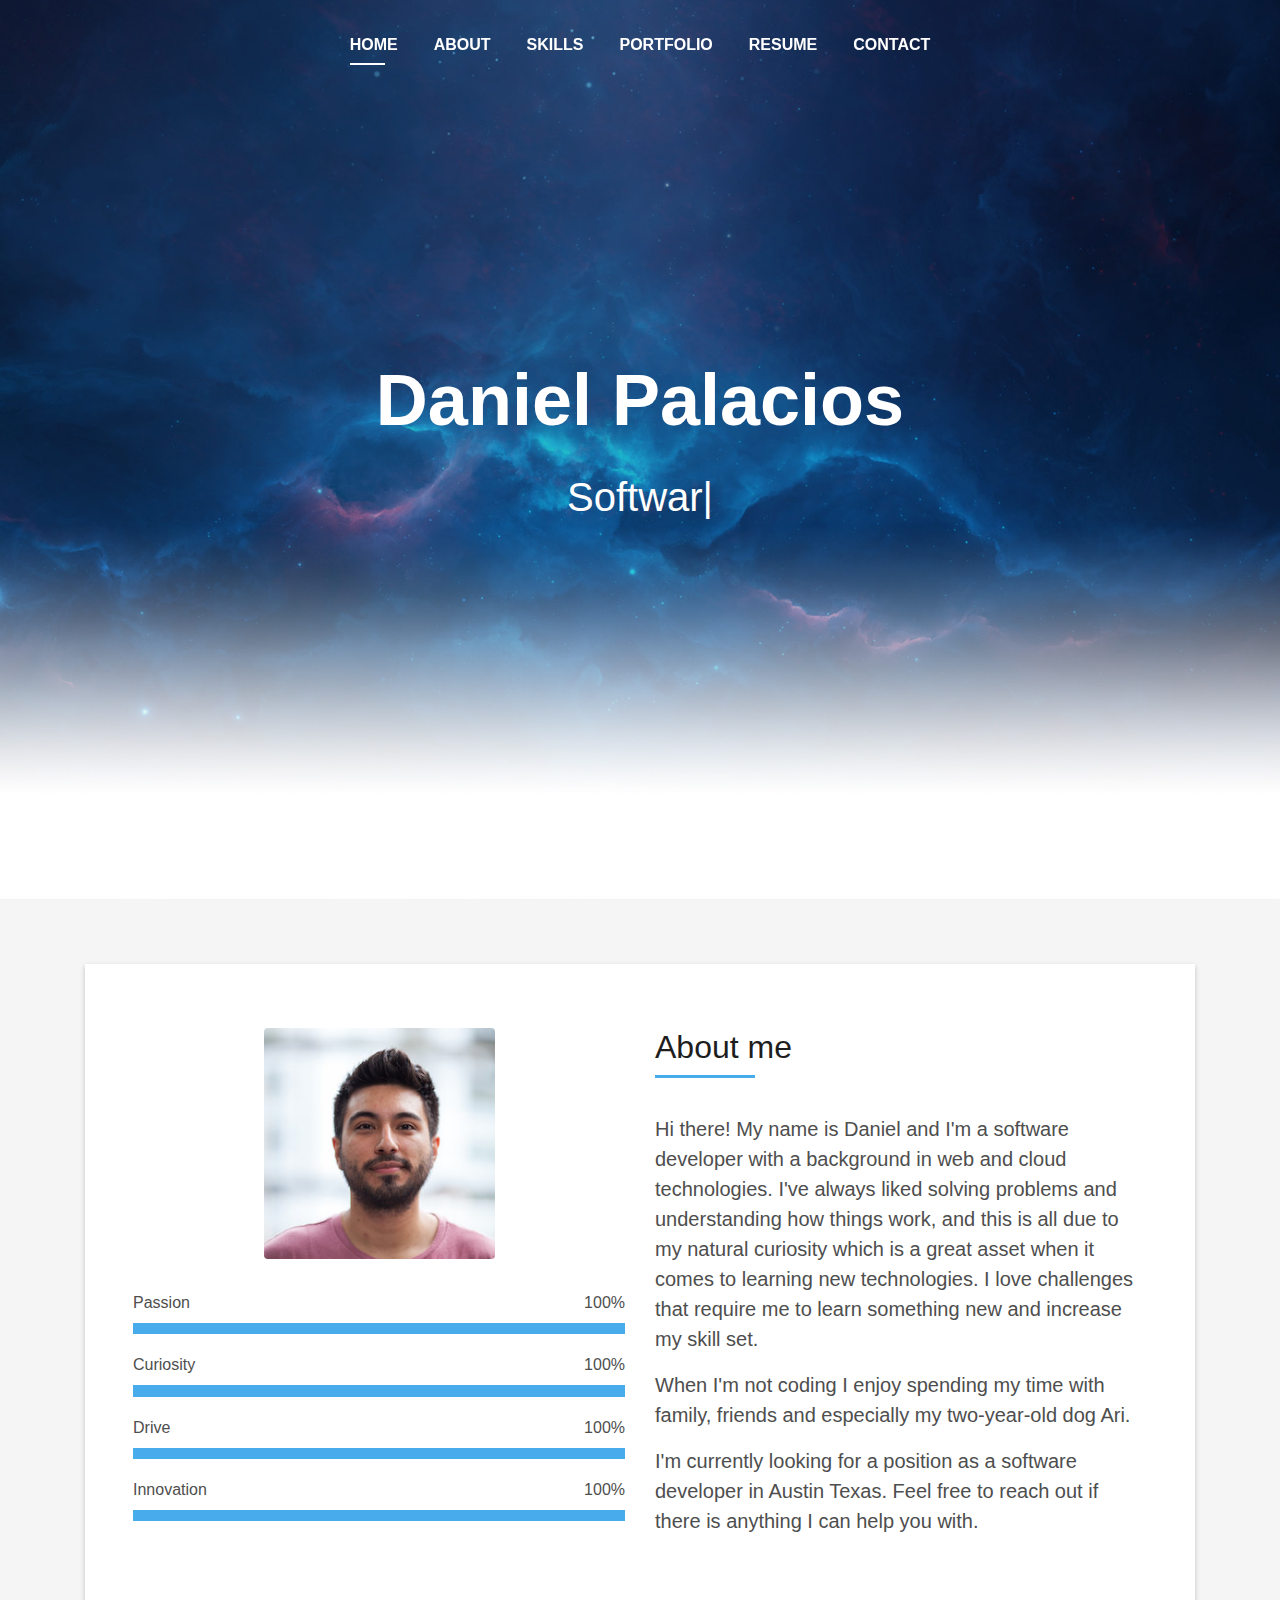
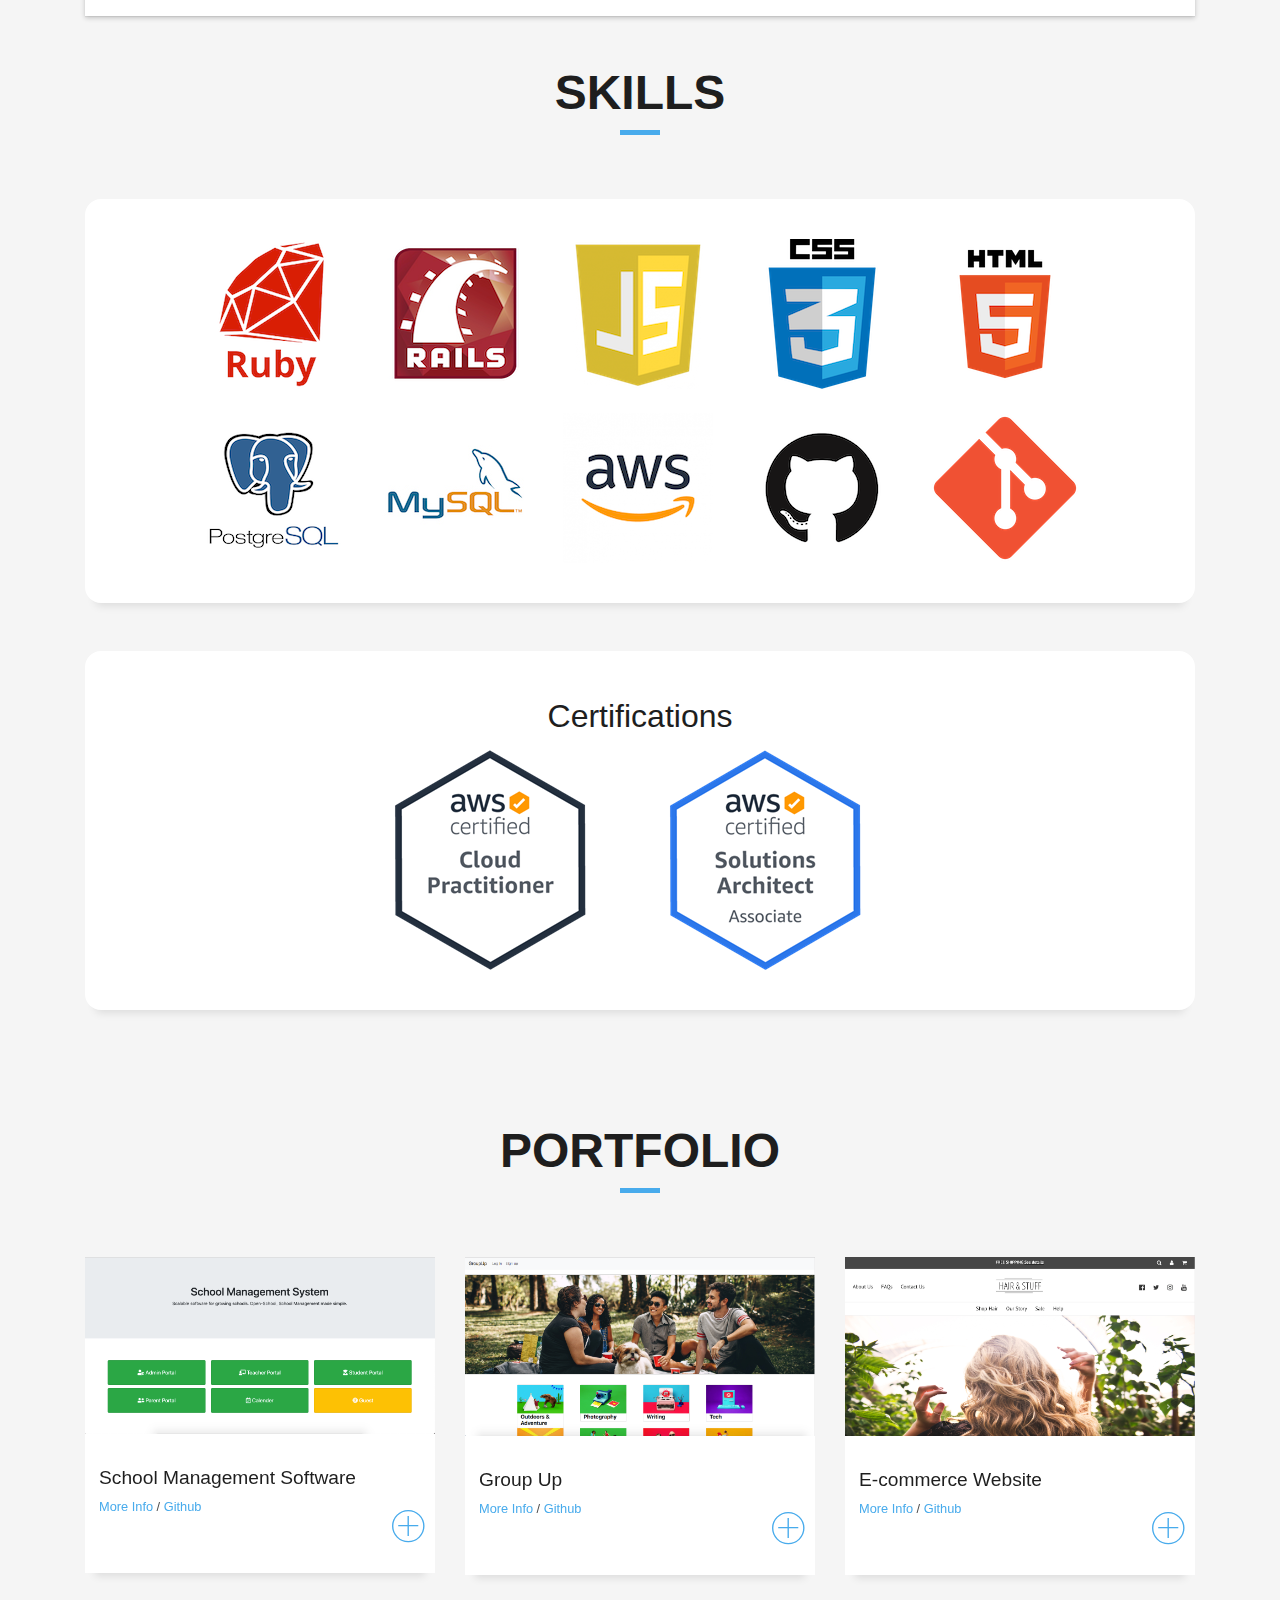
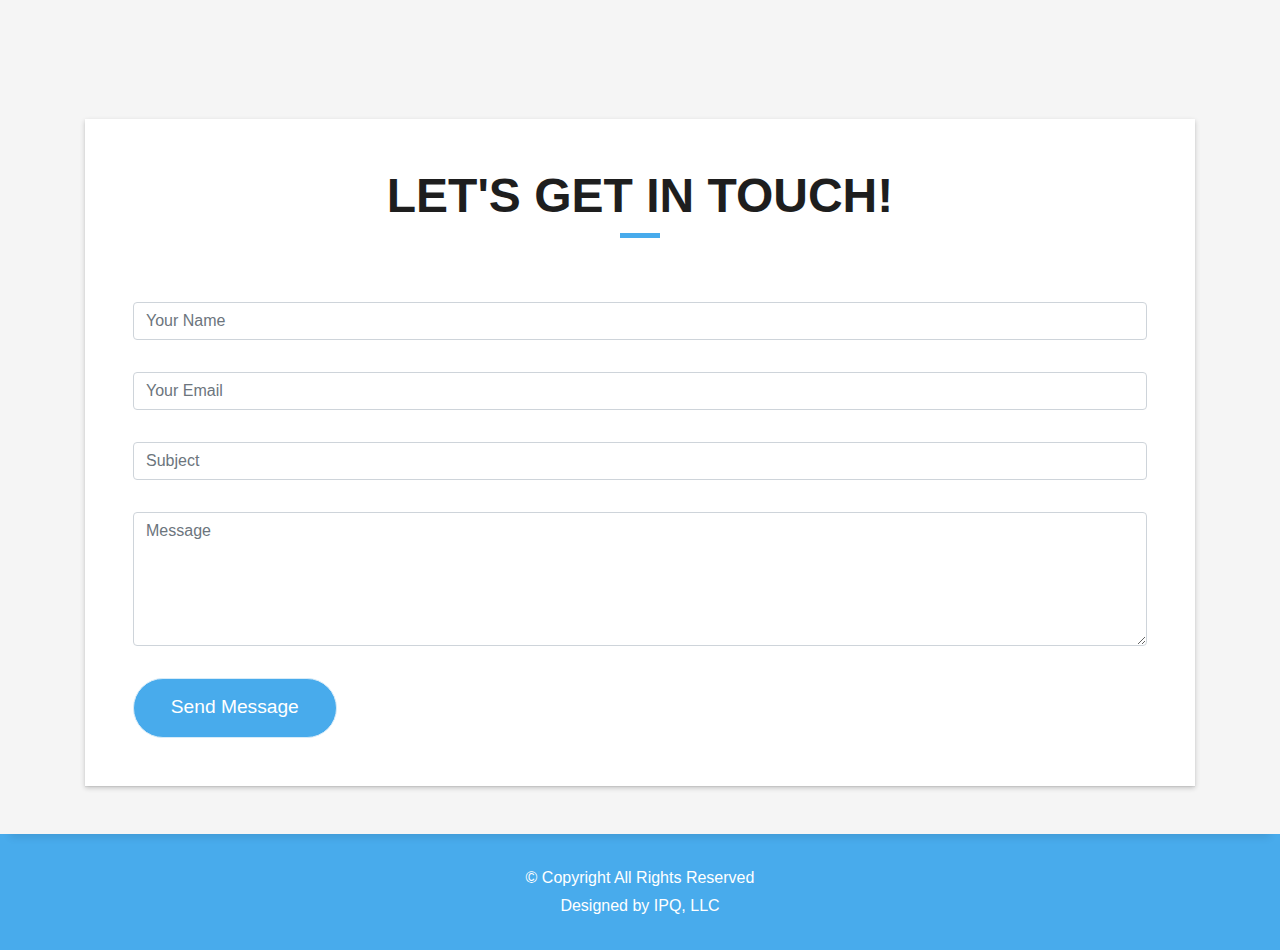
==== commit bf3cb156: "added links to a tags" ====
--- a/index.html
+++ b/index.html
@@ -6,10 +6,7 @@
       <meta content="width=device-width, initial-scale=1.0" name="viewport">
       <meta content="" name="keywords">
       <meta content="" name="description">
-
-      <!-- Favicons -->
       <link href="img/" rel="icon">
-      <link href="img/" rel="apple-touch-icon">
       <link href="lib/bootstrap/css/bootstrap.min.css" rel="stylesheet">
       <link href="lib/font-awesome/css/font-awesome.min.css" rel="stylesheet">
       <link href="lib/animate/animate.min.css" rel="stylesheet">
@@ -21,16 +18,15 @@
 
    <body id="page-top">
 
-      <!--/ Nav Star /-->
+      <!--/ Navbar Section /-->
       <nav class="navbar navbar-b navbar-trans navbar-expand-md fixed-top" id="mainNav">
        <div class="container">
-         <!-- <a class="navbar-brand js-scroll" href="#page-top">Daniel Palacios</a> -->
+
          <button class="navbar-toggler collapsed" type="button" data-toggle="collapse" data-target="#navbarDefault"
            aria-controls="navbarDefault" aria-expanded="false" aria-label="Toggle navigation">
            <span></span>
-           <span></span>
-           <span></span>
          </button>
+
          <div class="navbar-collapse collapse justify-content-center" id="navbarDefault">
            <ul class="navbar-nav">
              <li class="nav-item">
@@ -46,7 +42,7 @@
                <a class="nav-link js-scroll" href="#work">Portfolio</a>
              </li>
              <li class="nav-item">
-               <a class="nav-link js-scroll" href="#blog">Resume</a>
+               <a class="nav-link js-scroll" href="https://s3.amazonaws.com/portfolio-resume/Technical+Resume+2019.pdf" target="_blank">Resume</a>
              </li>
              <li class="nav-item">
                <a class="nav-link js-scroll" href="#contact">Contact</a>
@@ -55,24 +51,23 @@
          </div>
        </div>
       </nav>
-      <!--/ Nav End /-->
-
-      <!--/ Intro Skew Star /-->
+      <!--/ Navbar Section End /-->
+
+      <!--/ Intro Section /-->
       <div id="home" class="intro route bg-image" style="background-image: url(img/header1.jpg)">
          <div class="overlay-itro"></div>
          <div class="intro-content display-table">
             <div class="table-cell">
                <div class="container">
-                  <!-- <p class="display-6 color-d">Hello, world!</p> -->
                   <h1 class="intro-title mb-4">Daniel Palacios</h1>
                   <p class="intro-subtitle"><span class="text-slider-items">Software Developer,Web Designer,AWS Certified,</span><strong class="text-slider"></strong></p>
-                  <!-- <p class="pt-3"><a class="btn btn-primary btn js-scroll px-4" href="#about" role="button">Learn More</a></p> -->
                </div>
             </div>
          </div>
       </div>
-      <!--/ Intro Skew End /-->
-
+      <!--/ Intro Section End /-->
+
+      <!--/ About Section /-->
       <section id="about" class="about-mf sect-pt4 route">
          <div class="container">
             <div class="row">
@@ -136,6 +131,7 @@
             </div>
          </div>
       </section>
+      <!--/ About Section End /-->
 
       <!--/ Skills Section /-->
       <section id="service" class="services-mf route">
@@ -242,13 +238,17 @@
                         </div>
                         <div class="work-content">
                            <div class="row">
-                              <div class="col-sm-8">
-                                 <h2 class="w-title">School Management</h2>
+                              <div class="col-sm-12">
+                                 <h2 class="w-title">School Management Software</h2>
+                              </div>
+                           </div>
+                           <div class="row">
+                              <div class="col-sm-6">
                                  <div class="w-more">
-                                    <span class="w-ctegory"><a href="#" class="w-ctegory">More Info</a></span> / <span class="w-ctegory"><a href="#" class="w-ctegory">Github</a></span>
-                                 </div>
-                              </div>
-                              <div class="col-sm-4">
+                                    <span class="w-ctegory"><a href="#" class="w-ctegory">More Info</a></span> / <span class="w-ctegory"><a href="https://github.com/dpm530/school_management" class="w-ctegory" target="_blank">Github</a></span>
+                                 </div>
+                              </div>
+                              <div class="col-sm-6">
                                  <div class="w-like">
                                     <span class="ion-ios-plus-outline"></span>
                                  </div>
@@ -268,11 +268,15 @@
                            <div class="row">
                               <div class="col-sm-8">
                                  <h2 class="w-title">Group Up</h2>
+                              </div>
+                           </div>
+                           <div class="row">
+                              <div class="col-sm-6">
                                  <div class="w-more">
-                                    <span class="w-ctegory"><a href="#" class="w-ctegory">More Info</a></span> / <span class="w-ctegory"><a href="#" class="w-ctegory">Github</a></span>
-                                 </div>
-                              </div>
-                              <div class="col-sm-4">
+                                    <span class="w-ctegory"><a href="#" class="w-ctegory">More Info</a></span> / <span class="w-ctegory"><a href="https://github.com/dpm530/group_upV2.0" class="w-ctegory" targer="_blank">Github</a></span>
+                                 </div>
+                              </div>
+                              <div class="col-sm-6">
                                  <div class="w-like">
                                     <span class="ion-ios-plus-outline"></span>
                                  </div>
@@ -292,11 +296,15 @@
                            <div class="row">
                               <div class="col-sm-8">
                                  <h2 class="w-title">E-commerce Website</h2>
+                              </div>
+                           </div>
+                           <div class="row">
+                              <div class="col-sm-6">
                                  <div class="w-more">
-                                    <span class="w-ctegory"><a href="#" class="w-ctegory">More Info</a></span> / <span class="w-ctegory"><a href="#" class="w-ctegory">Github</a></span>
-                                 </div>
-                              </div>
-                              <div class="col-sm-4">
+                                    <span class="w-ctegory"><a href="#" class="w-ctegory">More Info</a></span> / <span class="w-ctegory"><a href="https://github.com/dpm530/charlie_mae_extensions" class="w-ctegory" target="_blank">Github</a></span>
+                                 </div>
+                              </div>
+                              <div class="col-sm-6">
                                  <div class="w-like">
                                     <span class="ion-ios-plus-outline"></span>
                                  </div>
--- a/css/style.css
+++ b/css/style.css
@@ -1,5 +1,5 @@
 /*======================================
-//--//-->   STYLES GENERALES
+//--//-->   STYLE GENERAL
 ======================================*/
 
 body {
@@ -690,7 +690,7 @@
 }
 
 /*======================================
-//--//-->   SERVICES
+//--//-->   SKILLS
 ======================================*/
 
 .service-box {
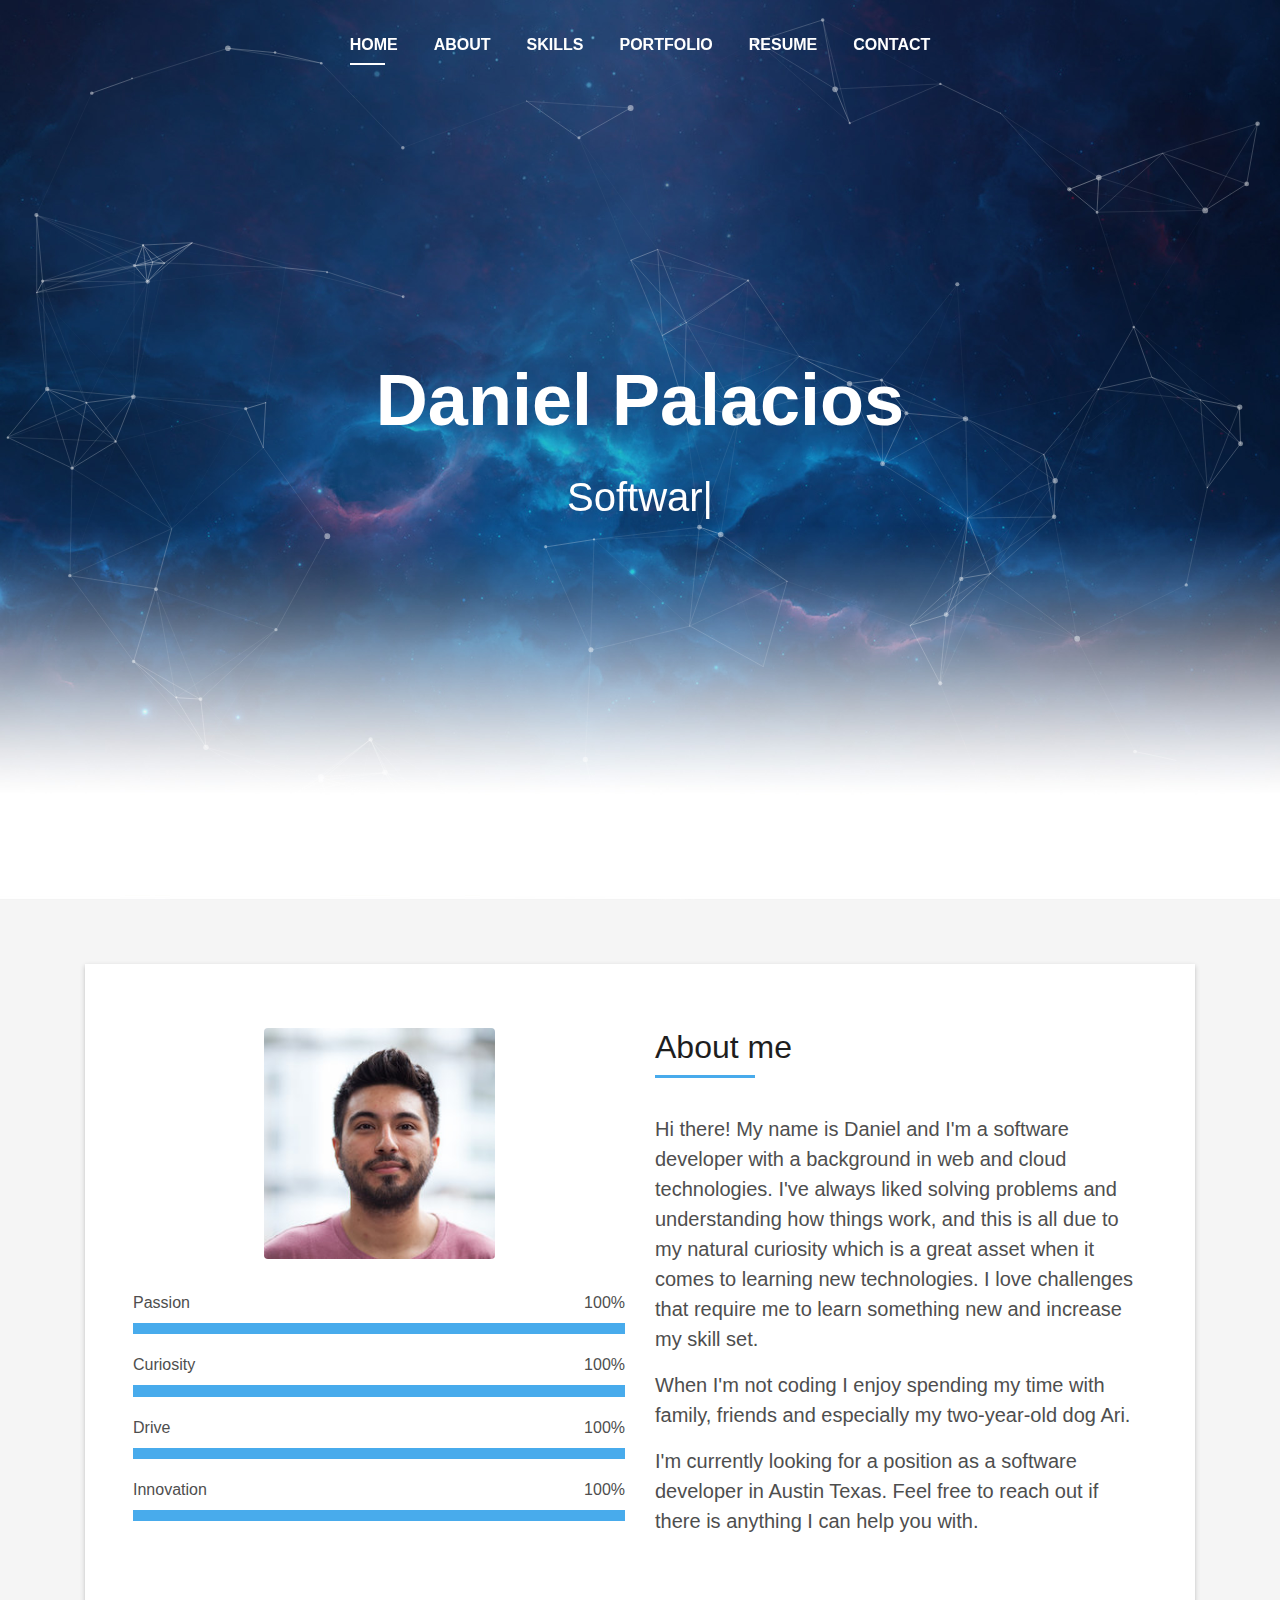
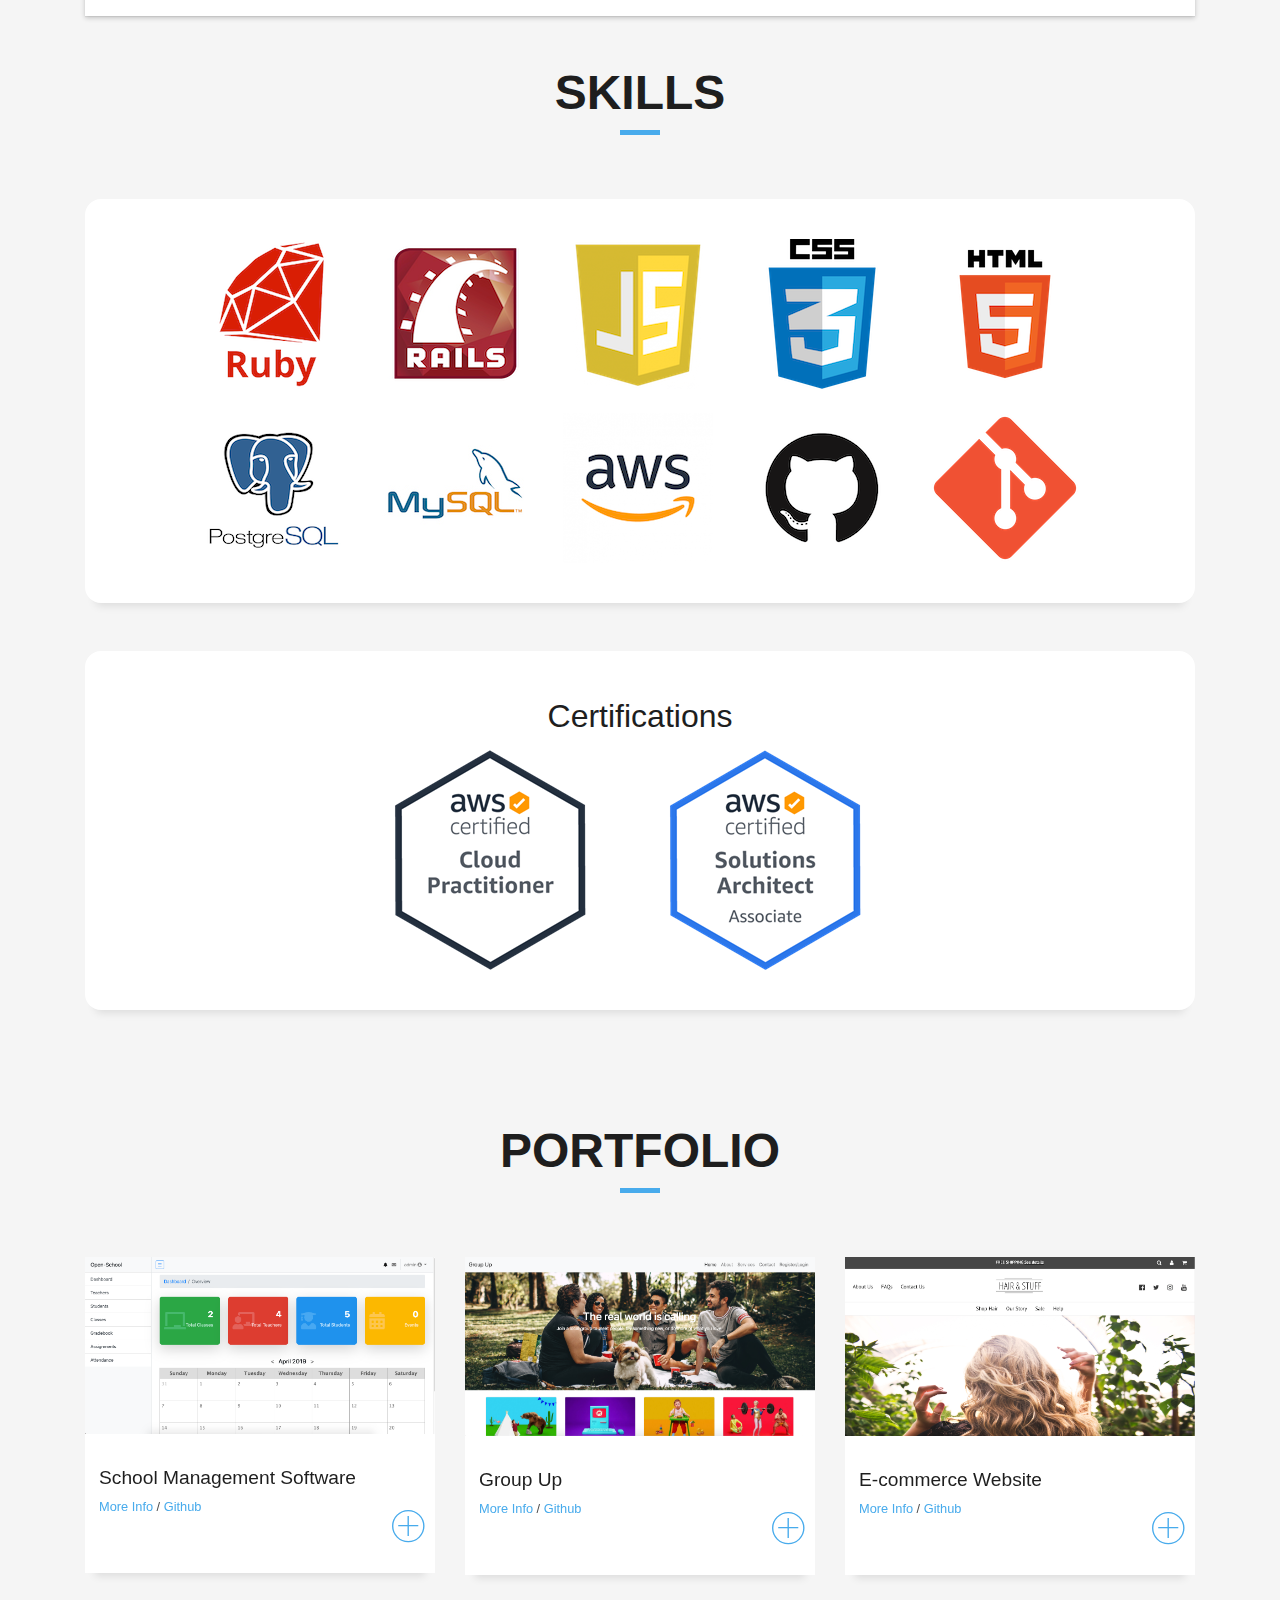
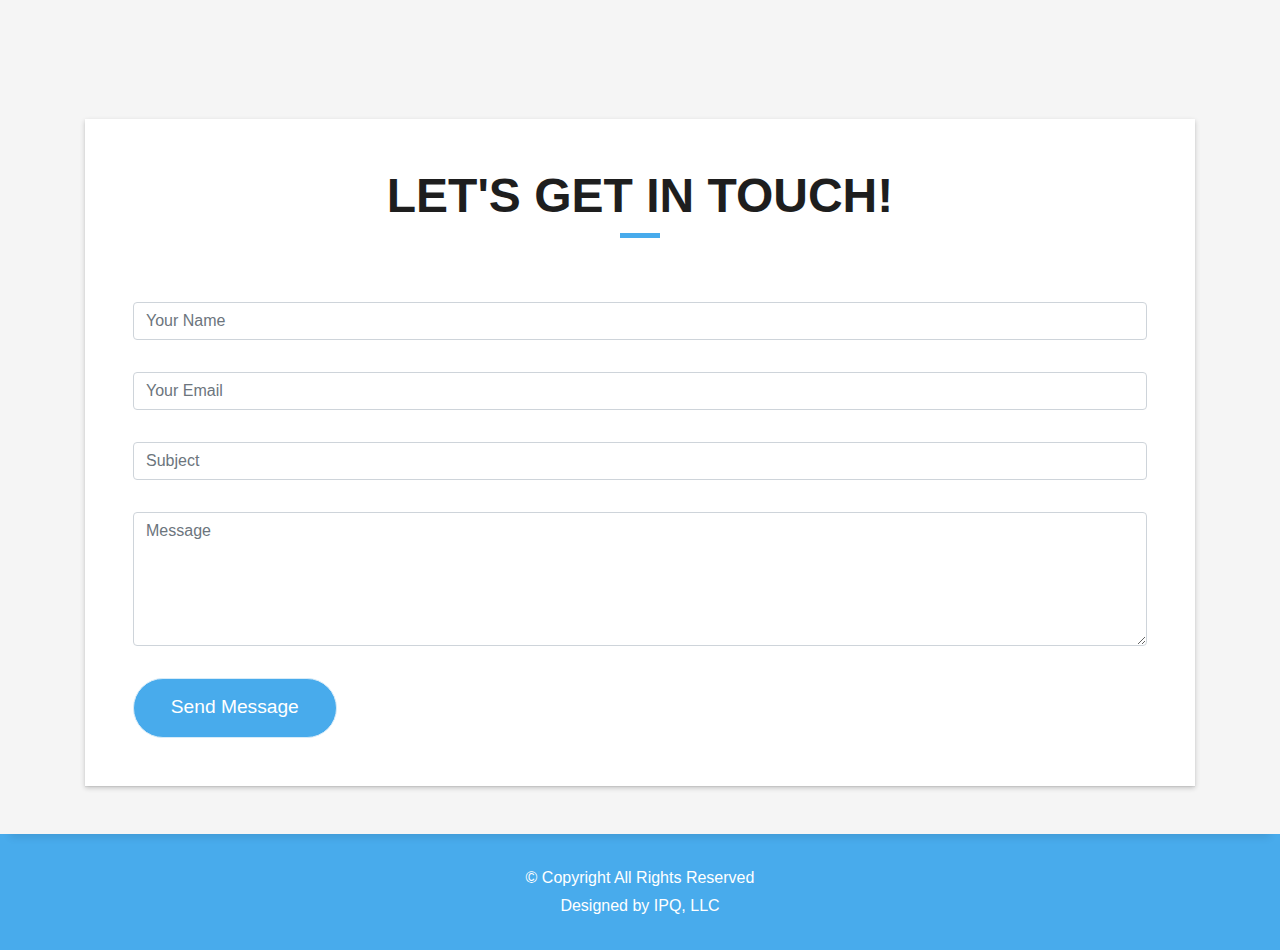
==== commit af3c85a7: "added particles library for landing page styling" ====
--- a/index.html
+++ b/index.html
@@ -6,7 +6,6 @@
       <meta content="width=device-width, initial-scale=1.0" name="viewport">
       <meta content="" name="keywords">
       <meta content="" name="description">
-      <link href="img/" rel="icon">
       <link href="lib/bootstrap/css/bootstrap.min.css" rel="stylesheet">
       <link href="lib/font-awesome/css/font-awesome.min.css" rel="stylesheet">
       <link href="lib/animate/animate.min.css" rel="stylesheet">
@@ -14,6 +13,7 @@
       <link href="lib/owlcarousel/assets/owl.carousel.min.css" rel="stylesheet">
       <link href="lib/lightbox/css/lightbox.min.css" rel="stylesheet">
       <link href="css/style.css" rel="stylesheet">
+      <script src="js/particles.js"></script>
    </head>
 
    <body id="page-top">
@@ -55,12 +55,12 @@
 
       <!--/ Intro Section /-->
       <div id="home" class="intro route bg-image" style="background-image: url(img/header1.jpg)">
-         <div class="overlay-itro"></div>
+         <div id="particles-js" class="overlay-itro"></div>
          <div class="intro-content display-table">
             <div class="table-cell">
                <div class="container">
                   <h1 class="intro-title mb-4">Daniel Palacios</h1>
-                  <p class="intro-subtitle"><span class="text-slider-items">Software Developer,Web Designer,AWS Certified,</span><strong class="text-slider"></strong></p>
+                  <p class="intro-subtitle"><span class="text-slider-items">Software Developer,Web Developer,AWS Certified,</span><strong class="text-slider"></strong></p>
                </div>
             </div>
          </div>
@@ -416,6 +416,8 @@
       <script src="lib/typed/typed.min.js"></script>
       <script src="contactform/contactform.js"></script>
       <script src="js/main.js"></script>
+      <script src="lib/particles/particles.js"></script>
+      <script src="js/particles.js"></script>
 
       <script>
          lightbox.option({
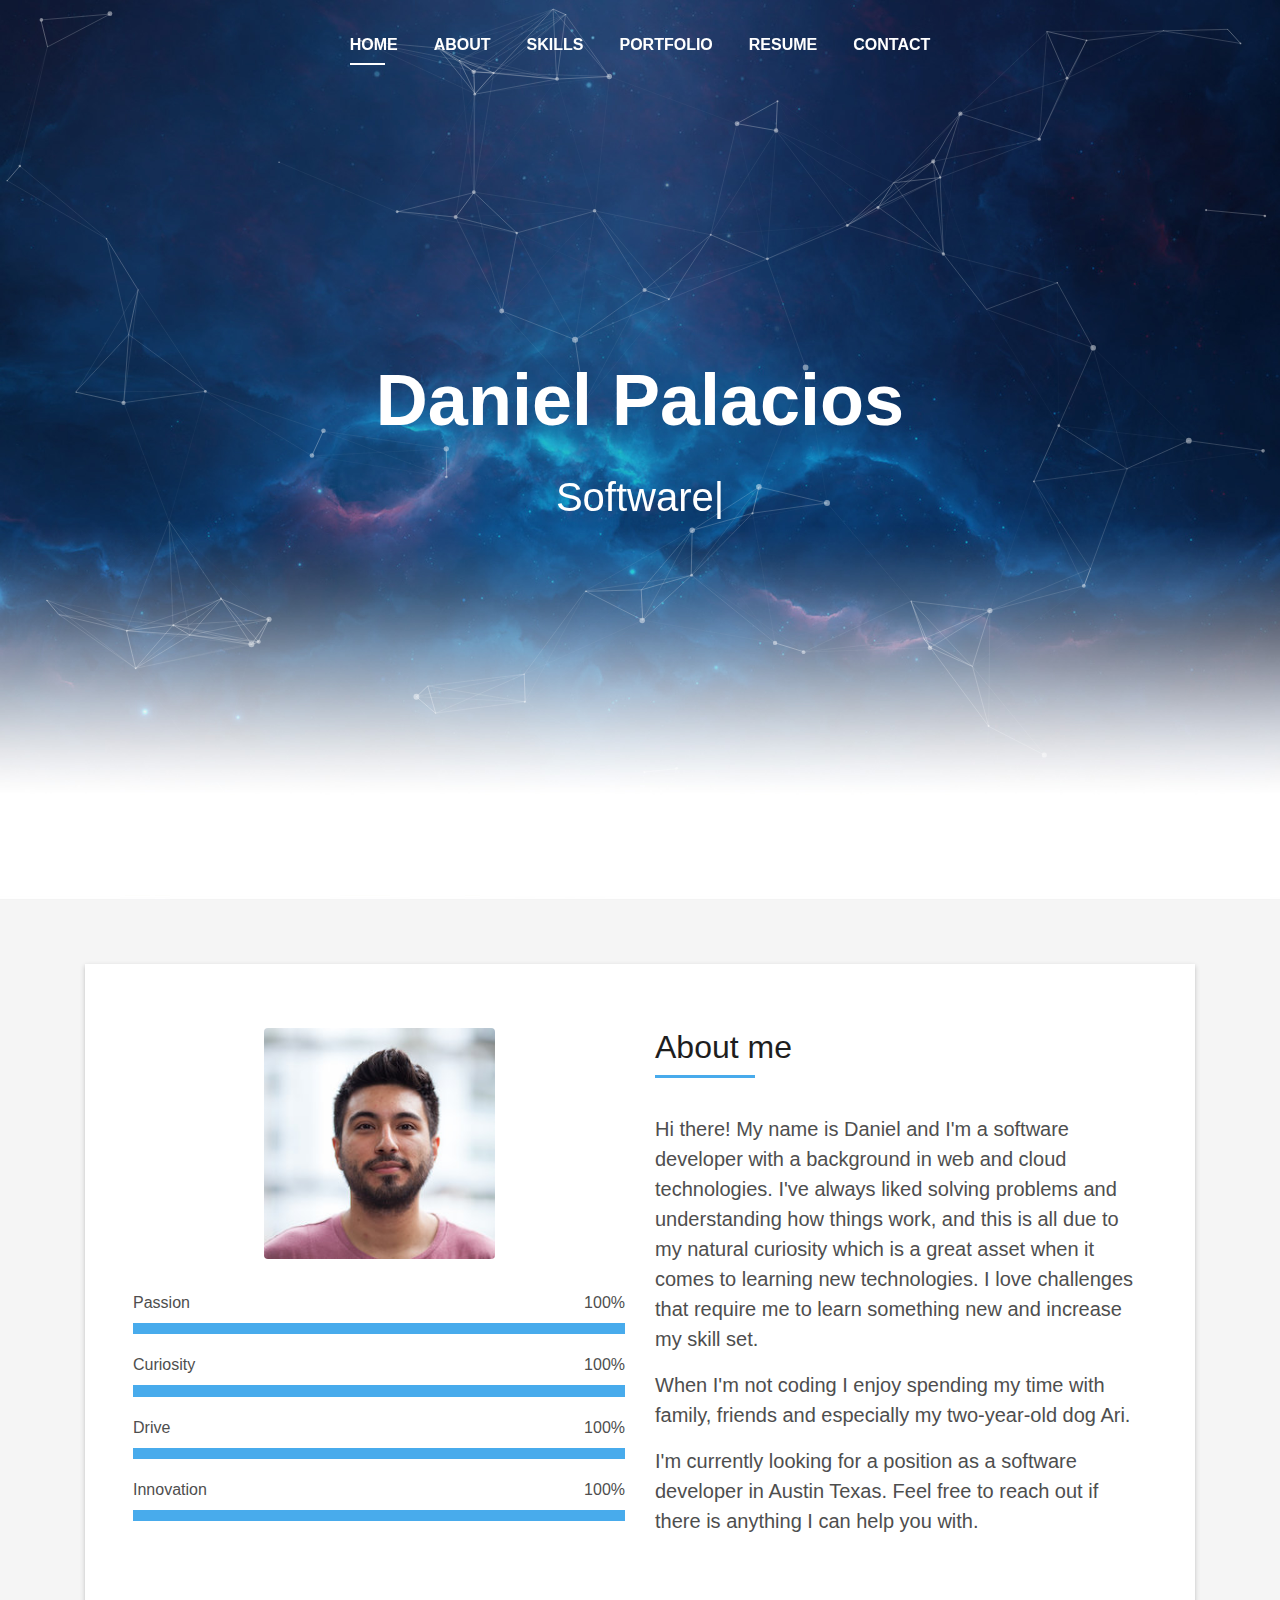
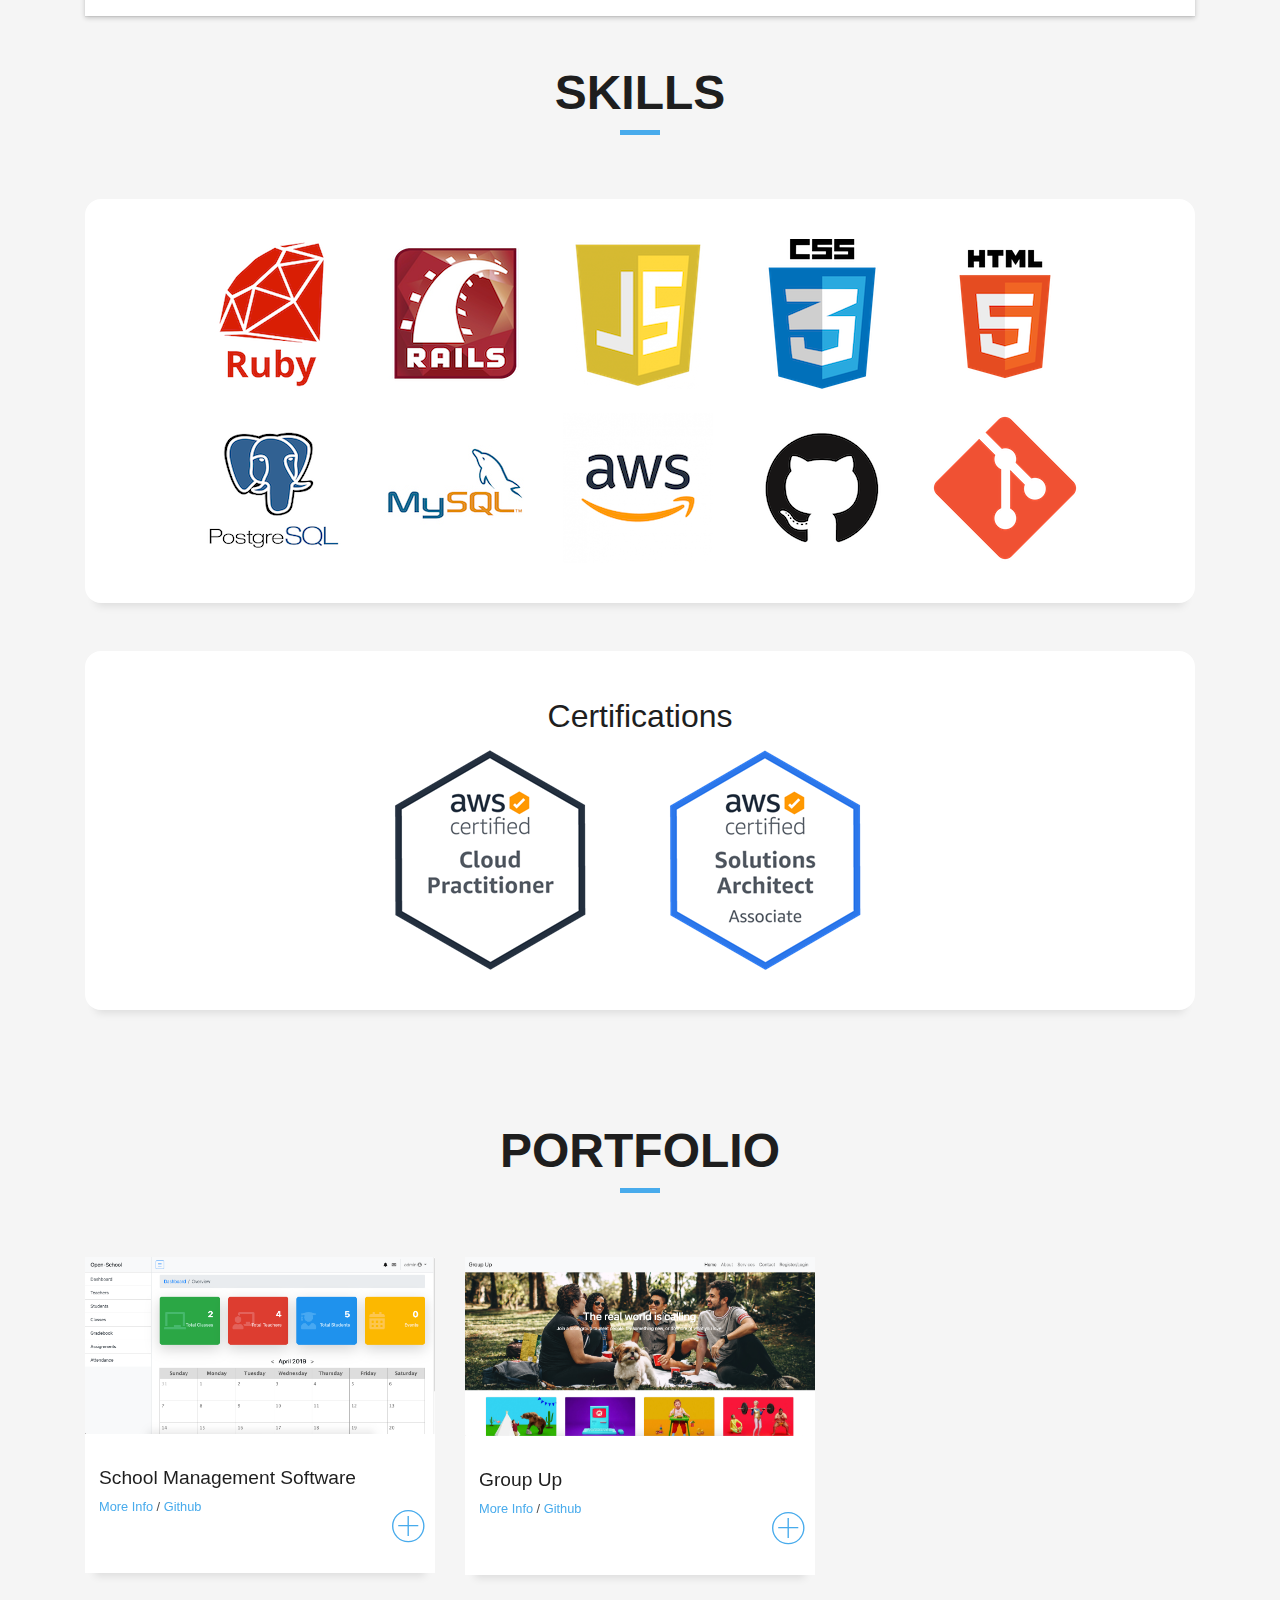
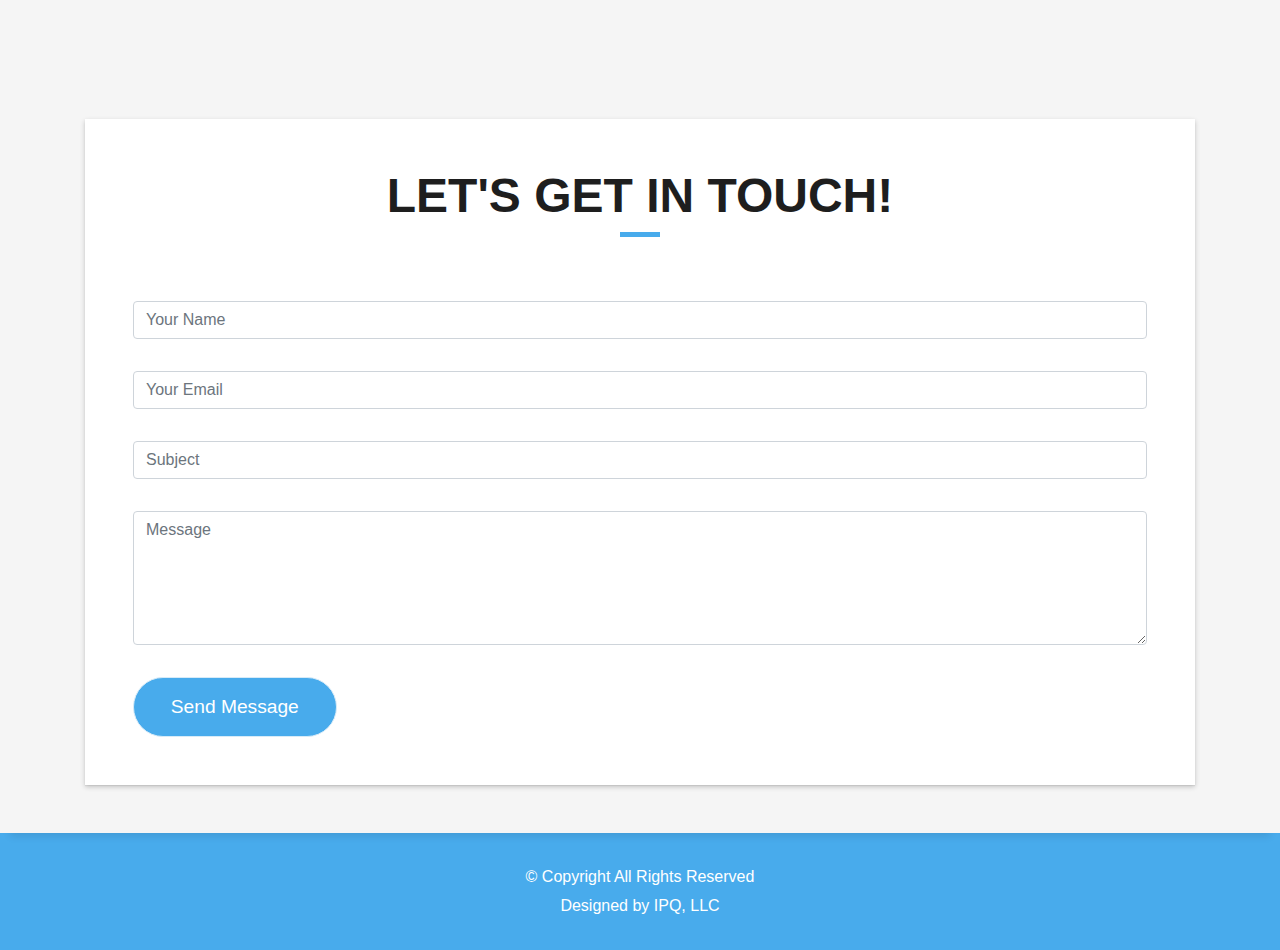
==== commit 2e976bd2: "added project description pages" ====
--- a/index.html
+++ b/index.html
@@ -60,7 +60,7 @@
             <div class="table-cell">
                <div class="container">
                   <h1 class="intro-title mb-4">Daniel Palacios</h1>
-                  <p class="intro-subtitle"><span class="text-slider-items">Software Developer,Web Developer,AWS Certified,</span><strong class="text-slider"></strong></p>
+                  <p class="intro-subtitle"><span class="text-slider-items">Software Developer, Problem Solver, AWS Certified,</span><strong class="text-slider"></strong></p>
                </div>
             </div>
          </div>
@@ -232,7 +232,7 @@
             <div class="row">
                <div class="col-md-4">
                   <div class="work-box">
-                     <a href="img/portfolio/open-school/open-school.png" data-lightbox="gallery-1">
+                     <a href="http://54.208.16.140/" target="_blank">
                         <div class="work-img">
                            <img src="img/portfolio/open-school/open-school.png" alt="" class="img-fluid">
                         </div>
@@ -260,7 +260,7 @@
                </div>
                <div class="col-md-4">
                   <div class="work-box">
-                     <a href="img/portfolio/groupup/groupup.png" data-lightbox="gallery-2">
+                     <a href="http://18.212.9.44/" target="_blank">
                         <div class="work-img">
                            <img src="img/portfolio/groupup/groupup.png" alt="" class="img-fluid">
                         </div>
@@ -273,7 +273,7 @@
                            <div class="row">
                               <div class="col-sm-6">
                                  <div class="w-more">
-                                    <span class="w-ctegory"><a href="#" class="w-ctegory">More Info</a></span> / <span class="w-ctegory"><a href="https://github.com/dpm530/group_upV2.0" class="w-ctegory" targer="_blank">Github</a></span>
+                                    <span class="w-ctegory"><a href="#" class="w-ctegory">More Info</a></span> / <span class="w-ctegory"><a href="https://github.com/dpm530/group_upV2.0" class="w-ctegory" target="_blank">Github</a></span>
                                  </div>
                               </div>
                               <div class="col-sm-6">
@@ -286,7 +286,7 @@
                      </a>
                   </div>
                </div>
-               <div class="col-md-4">
+               <!-- <div class="col-md-4">
                   <div class="work-box">
                      <a href="img/portfolio/charlie_mae/charlie_mae.png" data-lightbox="gallery-3">
                         <div class="work-img">
@@ -313,7 +313,7 @@
                         </div>
                      </a>
                   </div>
-               </div>
+               </div> -->
             </div>
          </div>
       </section>
--- a/css/style.css
+++ b/css/style.css
@@ -77,14 +77,14 @@
 
 .bg-image {
   background-repeat: no-repeat;
-  background-attachment: fixed;
+  /* background-attachment: fixed; */
   background-size: cover;
   background-position: center center;
 }
 
-.overlay-mf {
-  background-color: #48abec;
-}
+/* .overlay-mf {
+  background-color: #48abec;
+} */
 
 .overlay-mf {
   position: absolute;
@@ -630,9 +630,9 @@
   display: none;
 }
 
-.intro-single {
+/* .intro-single {
   height: 350px;
-}
+} */
 
 .intro-single .intro-content {
   margin-top: 30px;
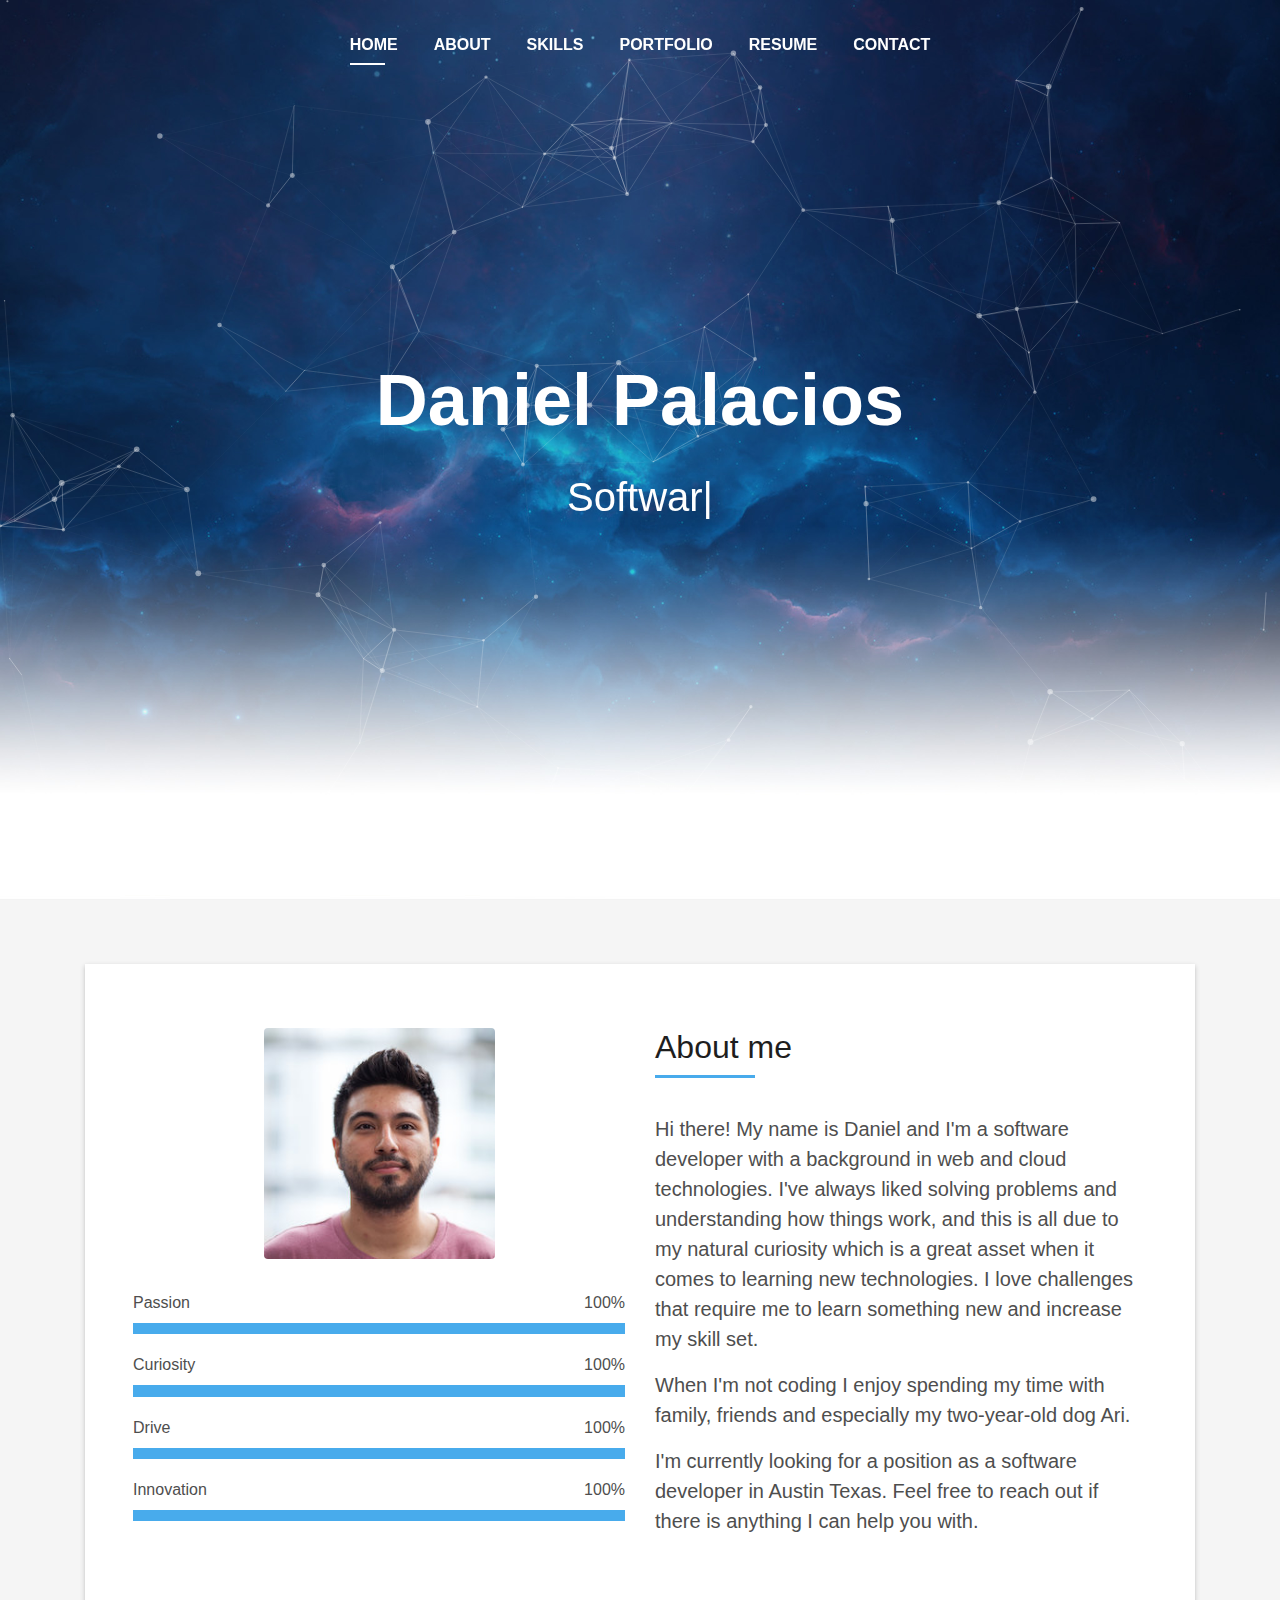
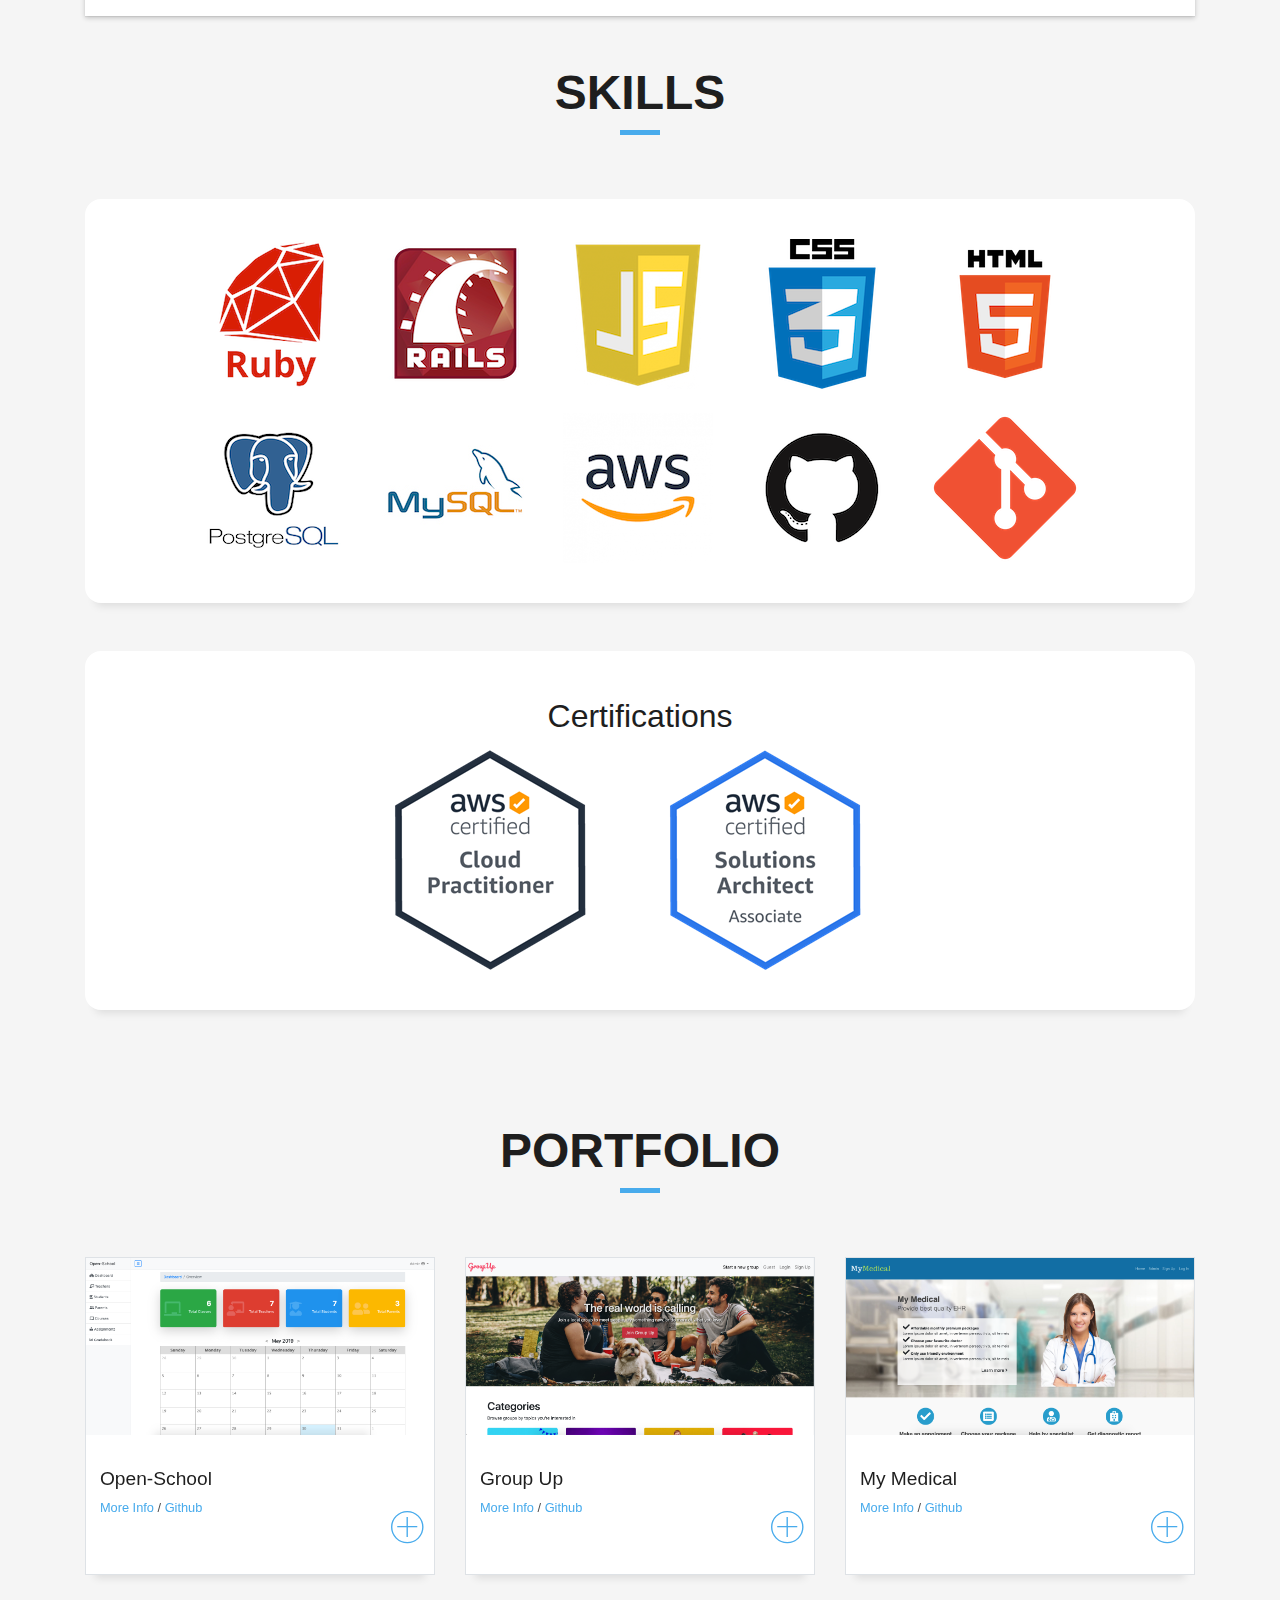
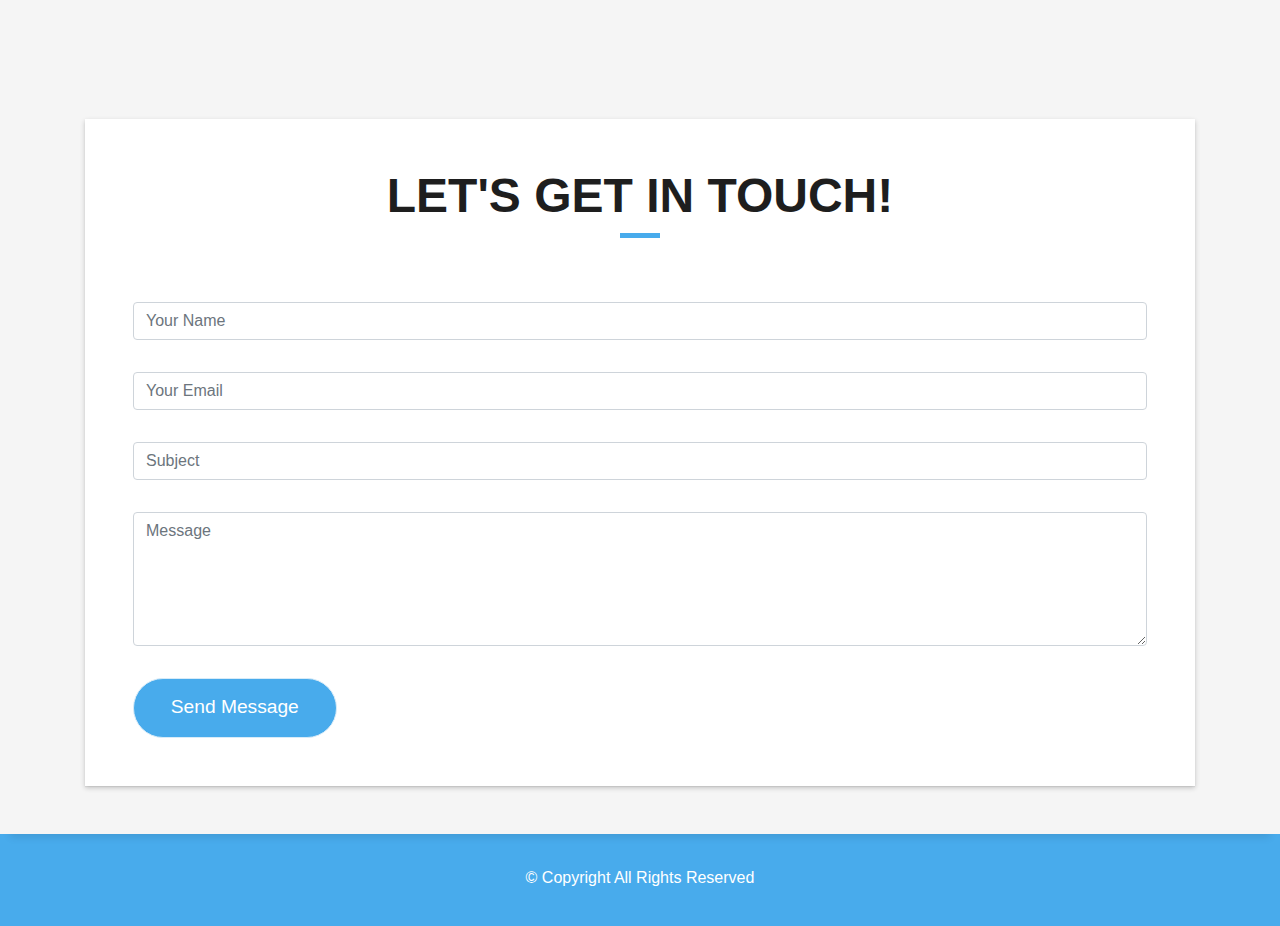
==== commit 7e3c827e: "added project description pages" ====
--- a/index.html
+++ b/index.html
@@ -231,21 +231,21 @@
             </div>
             <div class="row">
                <div class="col-md-4">
-                  <div class="work-box">
-                     <a href="http://54.208.16.140/" target="_blank">
+                  <div class="work-box border">
+                     <a href="./open-school.html">
                         <div class="work-img">
-                           <img src="img/portfolio/open-school/open-school.png" alt="" class="img-fluid">
+                           <img src="img/open-school/open-school2.png" alt="" class="img-fluid">
                         </div>
                         <div class="work-content">
                            <div class="row">
                               <div class="col-sm-12">
-                                 <h2 class="w-title">School Management Software</h2>
+                                 <h2 class="w-title">Open-School</h2>
                               </div>
                            </div>
                            <div class="row">
                               <div class="col-sm-6">
                                  <div class="w-more">
-                                    <span class="w-ctegory"><a href="#" class="w-ctegory">More Info</a></span> / <span class="w-ctegory"><a href="https://github.com/dpm530/school_management" class="w-ctegory" target="_blank">Github</a></span>
+                                    <span class="w-ctegory"><a href="./open-school.html" class="w-ctegory">More Info</a></span> / <span class="w-ctegory"><a href="https://github.com/dpm530/school_management" class="w-ctegory">Github</a></span>
                                  </div>
                               </div>
                               <div class="col-sm-6">
@@ -259,10 +259,10 @@
                   </div>
                </div>
                <div class="col-md-4">
-                  <div class="work-box">
-                     <a href="http://18.212.9.44/" target="_blank">
+                  <div class="work-box border">
+                     <a href="./group_up.html" >
                         <div class="work-img">
-                           <img src="img/portfolio/groupup/groupup.png" alt="" class="img-fluid">
+                           <img src="img/group_up/group_up1.png" alt="" class="img-fluid">
                         </div>
                         <div class="work-content">
                            <div class="row">
@@ -273,7 +273,7 @@
                            <div class="row">
                               <div class="col-sm-6">
                                  <div class="w-more">
-                                    <span class="w-ctegory"><a href="#" class="w-ctegory">More Info</a></span> / <span class="w-ctegory"><a href="https://github.com/dpm530/group_upV2.0" class="w-ctegory" target="_blank">Github</a></span>
+                                    <span class="w-ctegory"><a href="./group_up.html" class="w-ctegory">More Info</a></span> / <span class="w-ctegory"><a href="https://github.com/dpm530/group_upV2.0" class="w-ctegory">Github</a></span>
                                  </div>
                               </div>
                               <div class="col-sm-6">
@@ -286,22 +286,22 @@
                      </a>
                   </div>
                </div>
-               <!-- <div class="col-md-4">
-                  <div class="work-box">
-                     <a href="img/portfolio/charlie_mae/charlie_mae.png" data-lightbox="gallery-3">
+               <div class="col-md-4">
+                  <div class="work-box border">
+                     <a href="./my_medical.html">
                         <div class="work-img">
-                           <img src="img/portfolio/charlie_mae/charlie_mae.png" alt="" class="img-fluid">
+                           <img src="img/my_medical/my_medical1.png" alt="" class="img-fluid">
                         </div>
                         <div class="work-content">
                            <div class="row">
                               <div class="col-sm-8">
-                                 <h2 class="w-title">E-commerce Website</h2>
+                                 <h2 class="w-title">My Medical</h2>
                               </div>
                            </div>
                            <div class="row">
                               <div class="col-sm-6">
                                  <div class="w-more">
-                                    <span class="w-ctegory"><a href="#" class="w-ctegory">More Info</a></span> / <span class="w-ctegory"><a href="https://github.com/dpm530/charlie_mae_extensions" class="w-ctegory" target="_blank">Github</a></span>
+                                    <span class="w-ctegory"><a href="./my_medical.html" class="w-ctegory">More Info</a></span> / <span class="w-ctegory"><a href="https://github.com/dpm530/my_medical" class="w-ctegory" target="_blank">Github</a></span>
                                  </div>
                               </div>
                               <div class="col-sm-6">
@@ -313,7 +313,7 @@
                         </div>
                      </a>
                   </div>
-               </div> -->
+               </div>
             </div>
          </div>
       </section>
@@ -390,9 +390,9 @@
                <div class="col-sm-12">
                   <div class="copyright-box">
                      <p class="copyright">&copy; Copyright All Rights Reserved</p>
-                     <div class="credits">
+                     <!-- <div class="credits">
                         Designed by <a href="https://ipqtech.com">IPQ, LLC</a>
-                     </div>
+                     </div> -->
                   </div>
                </div>
             </div>
